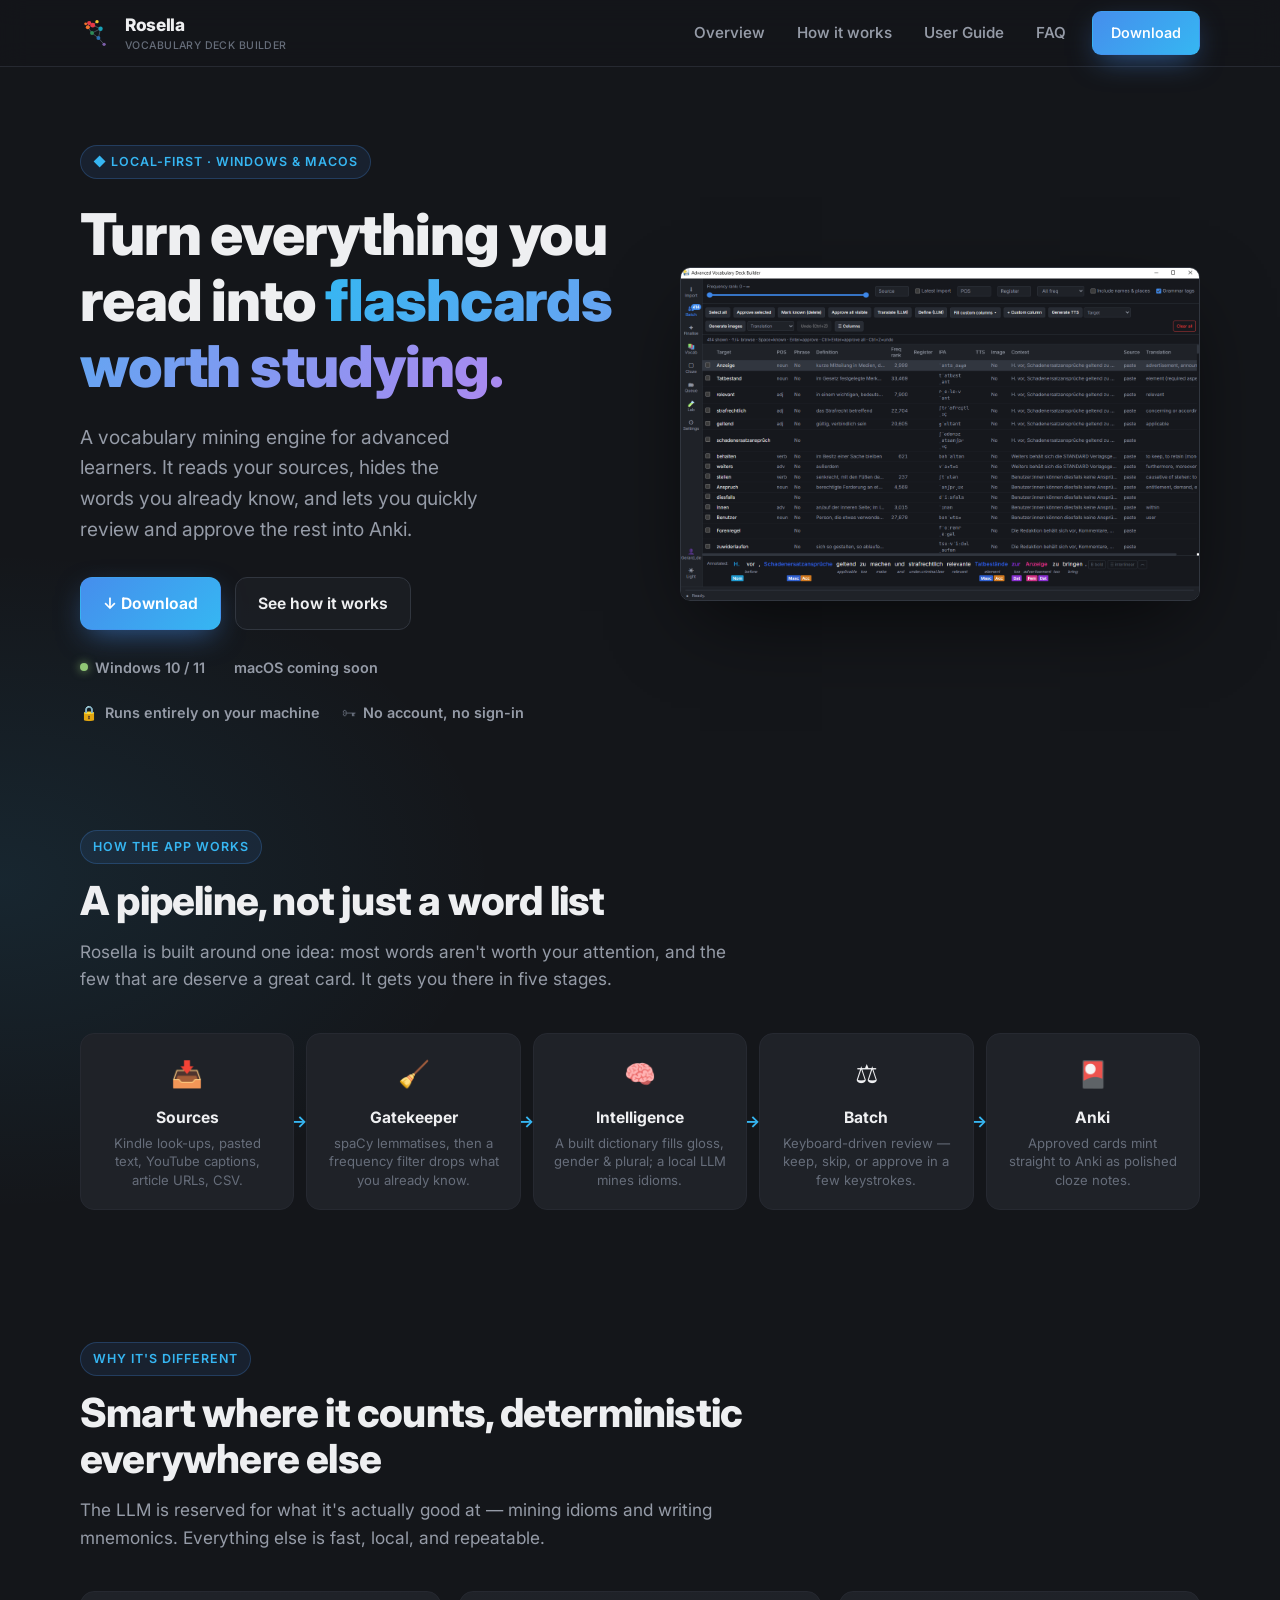
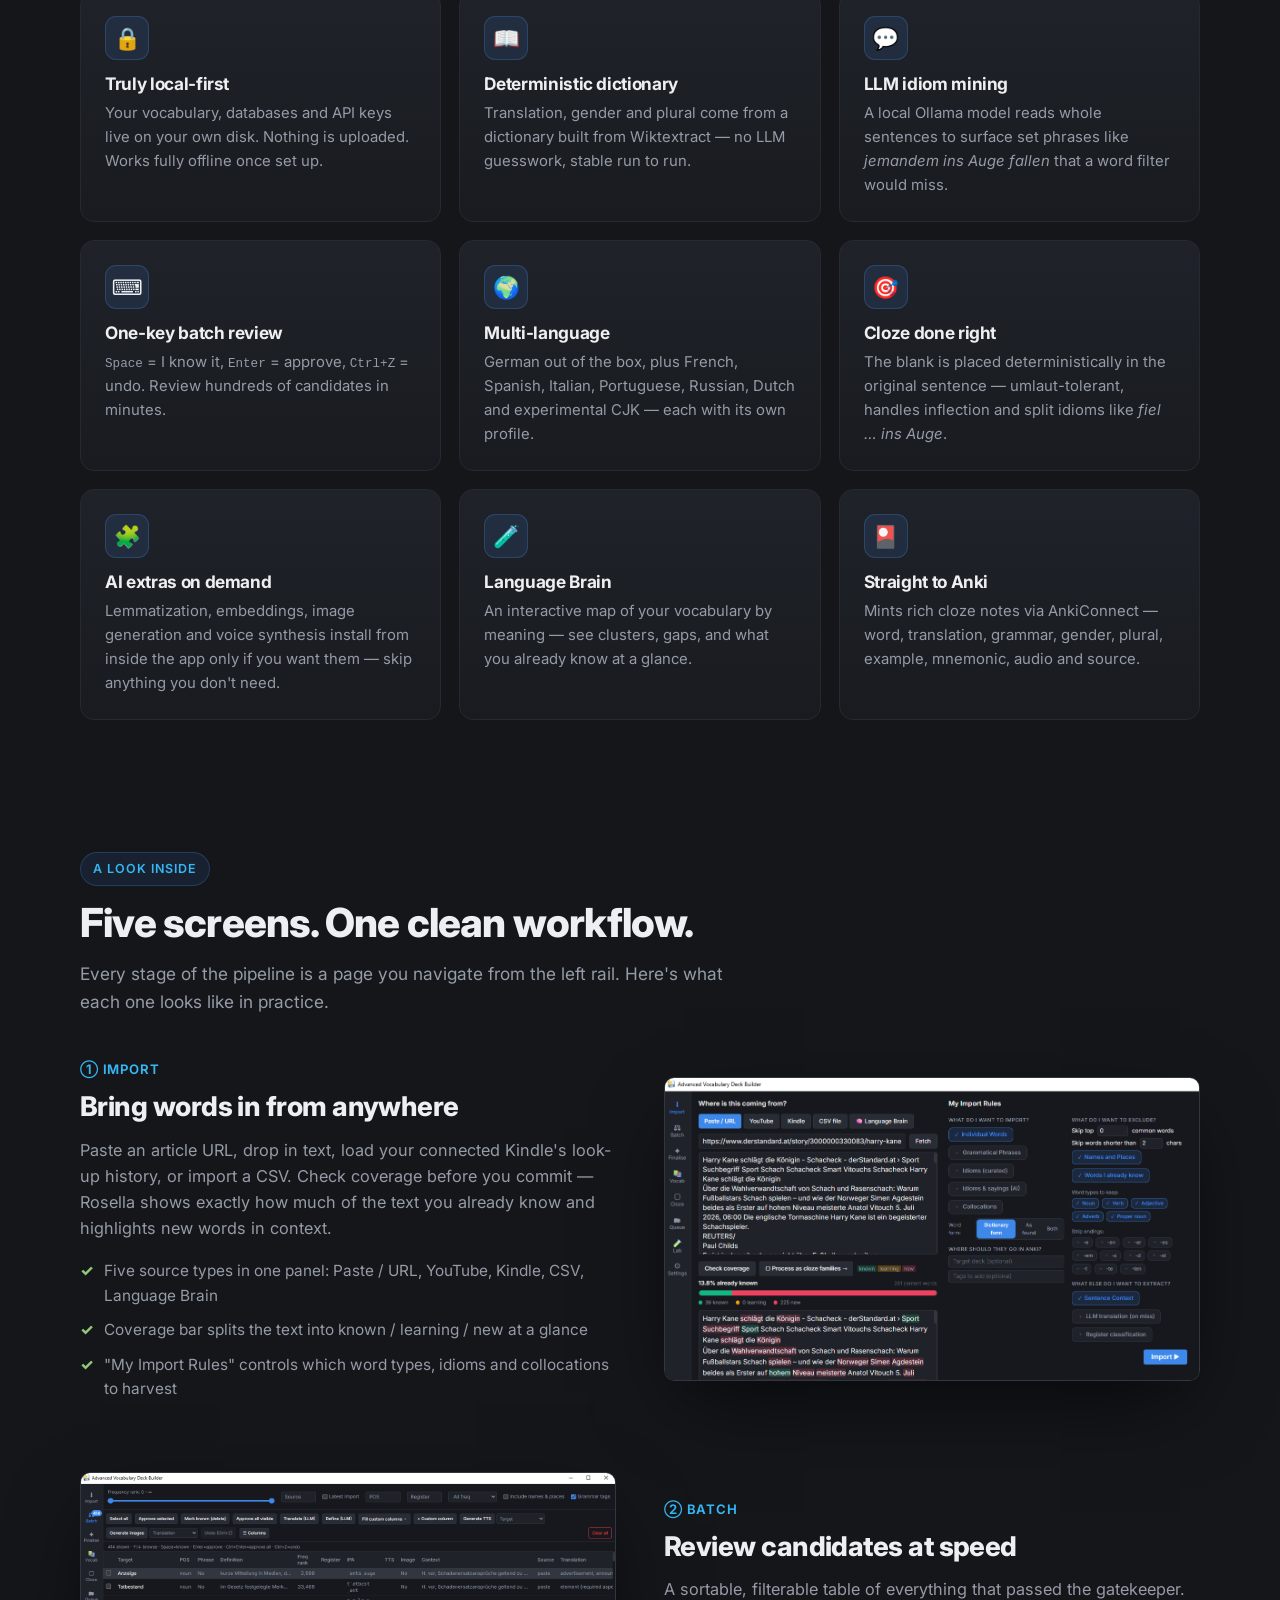
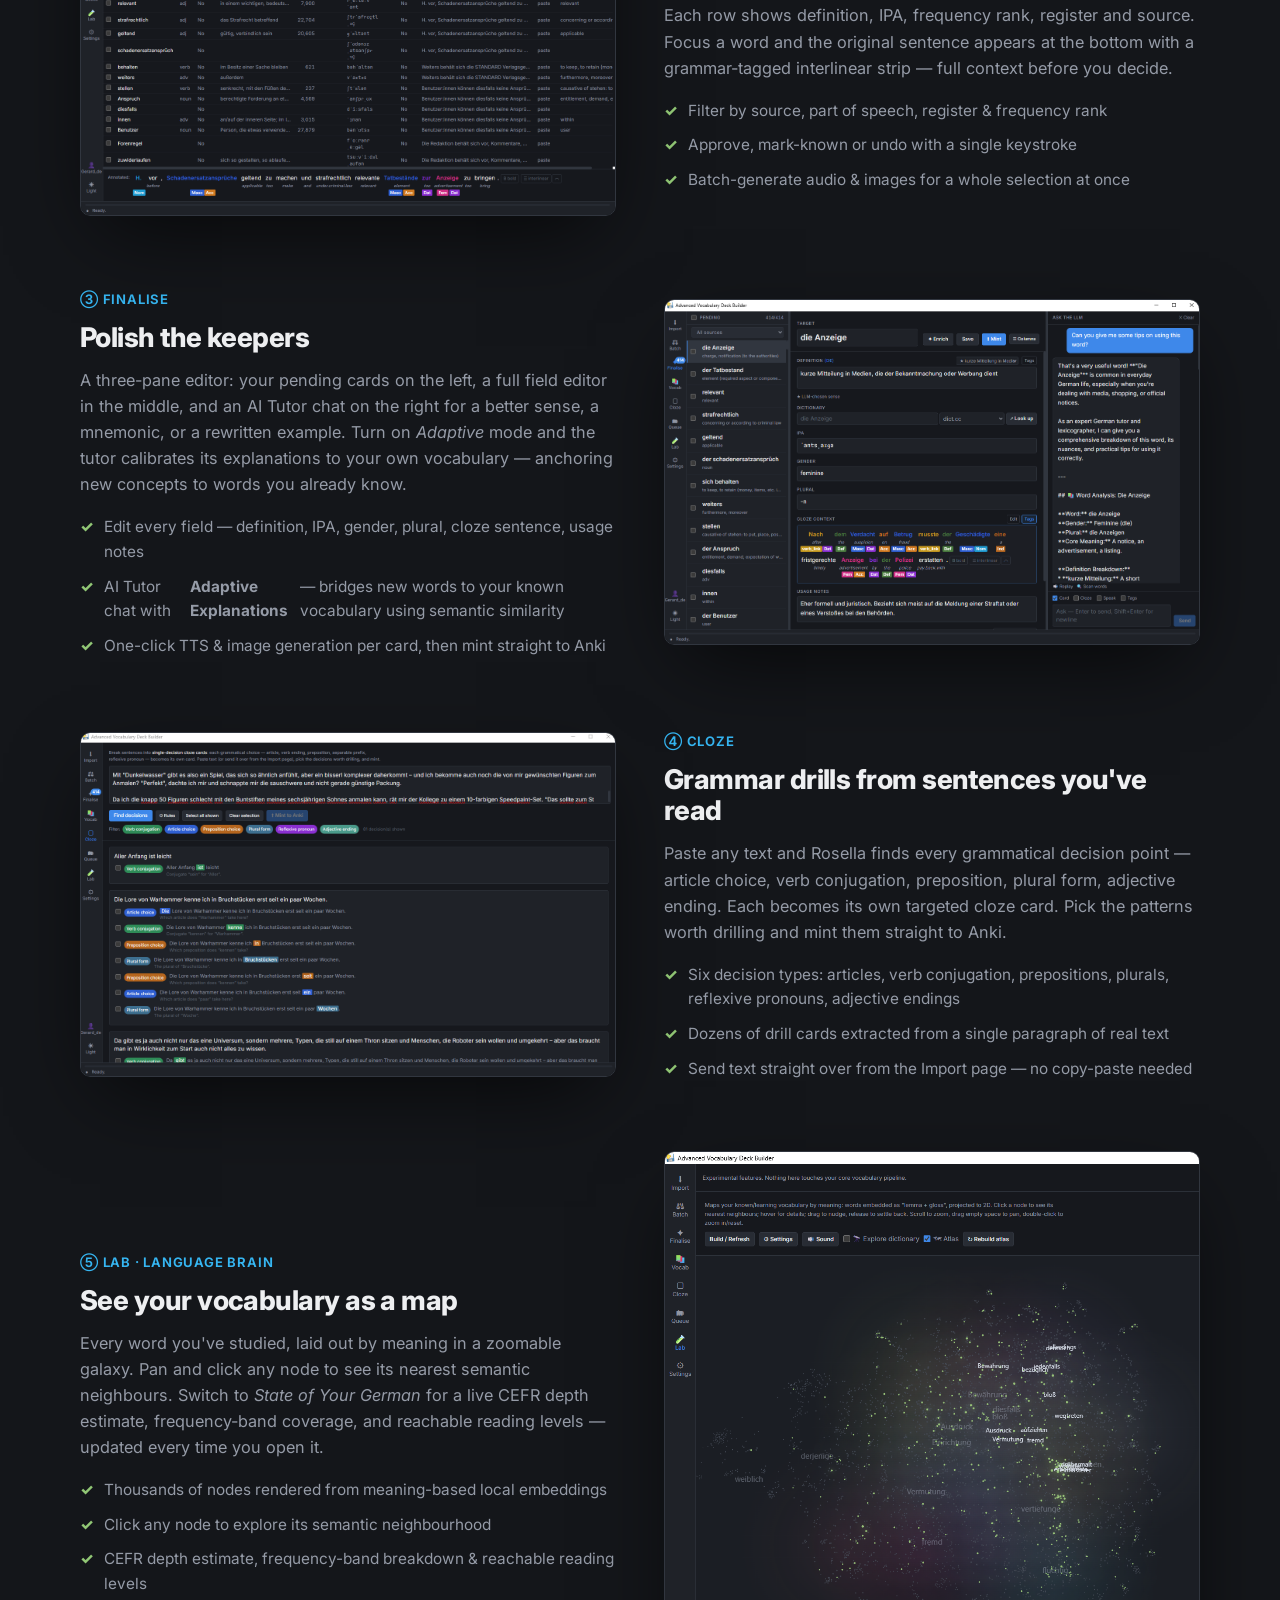
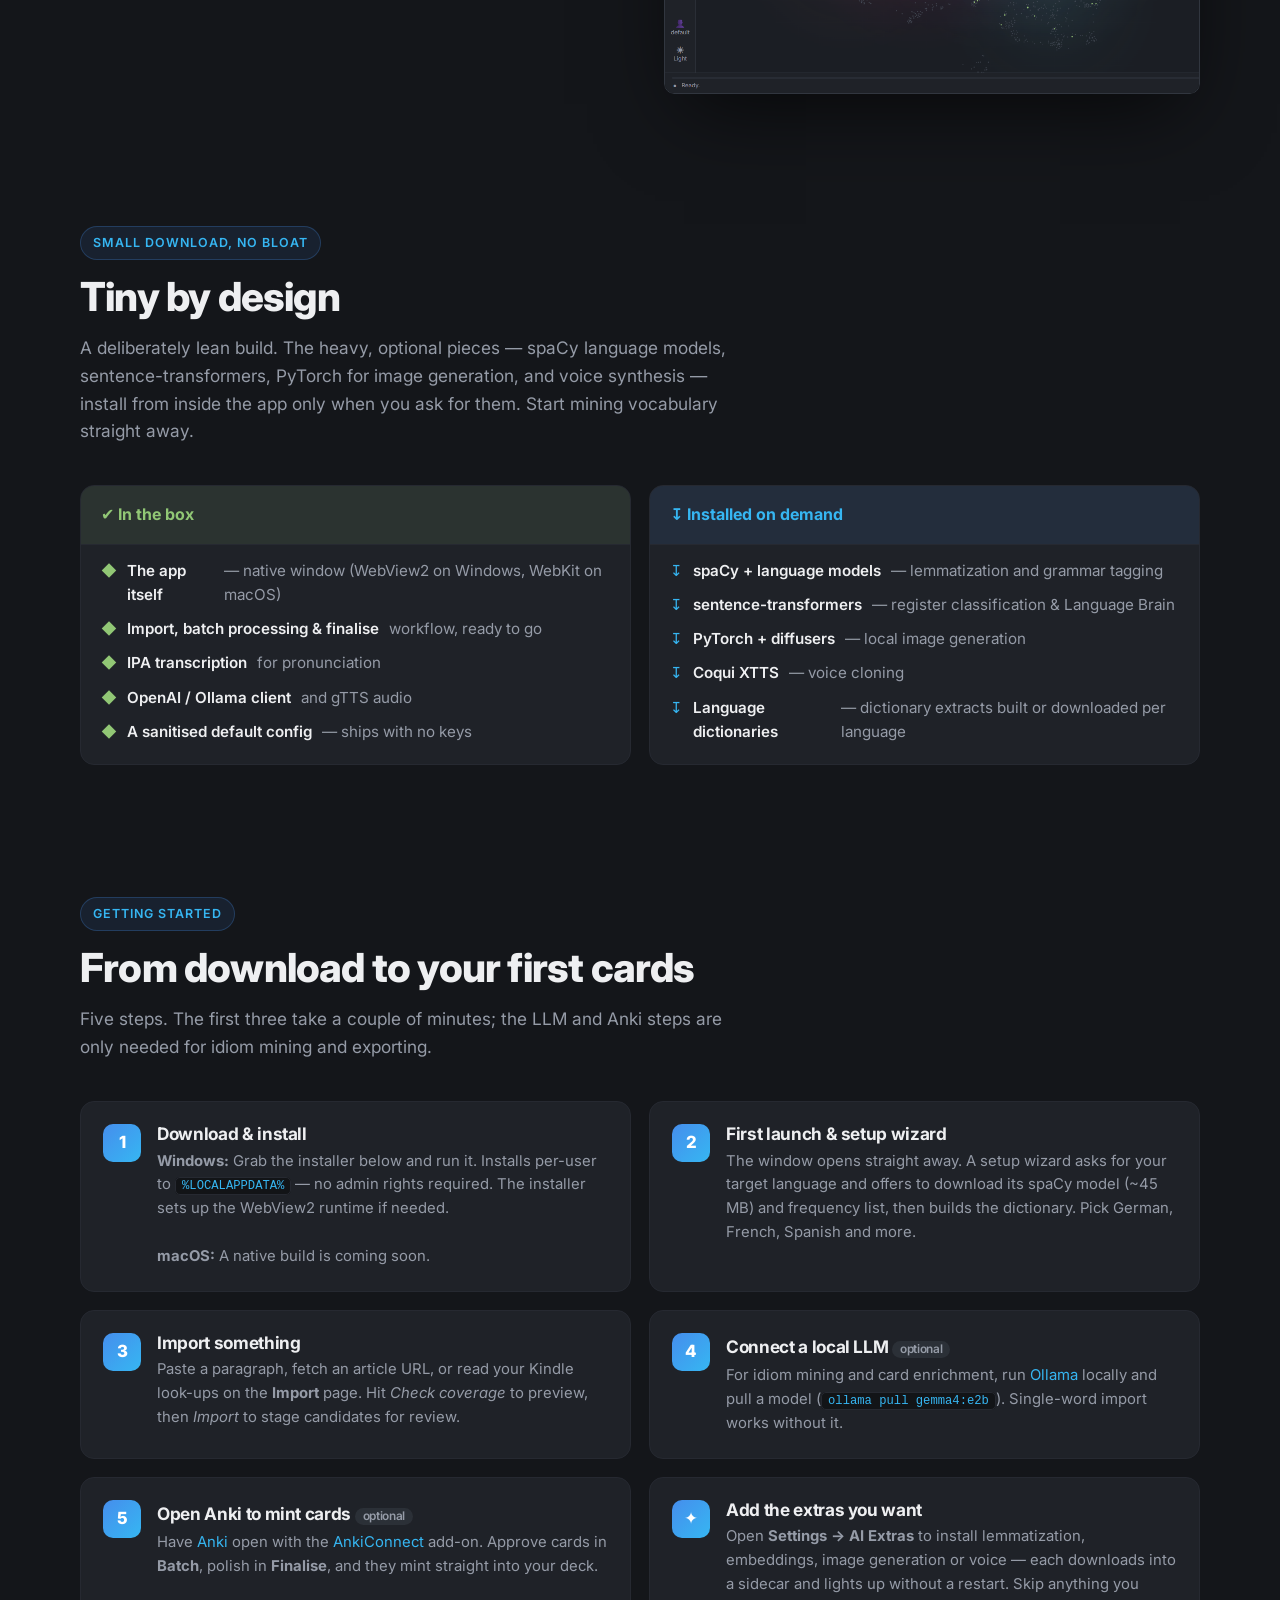
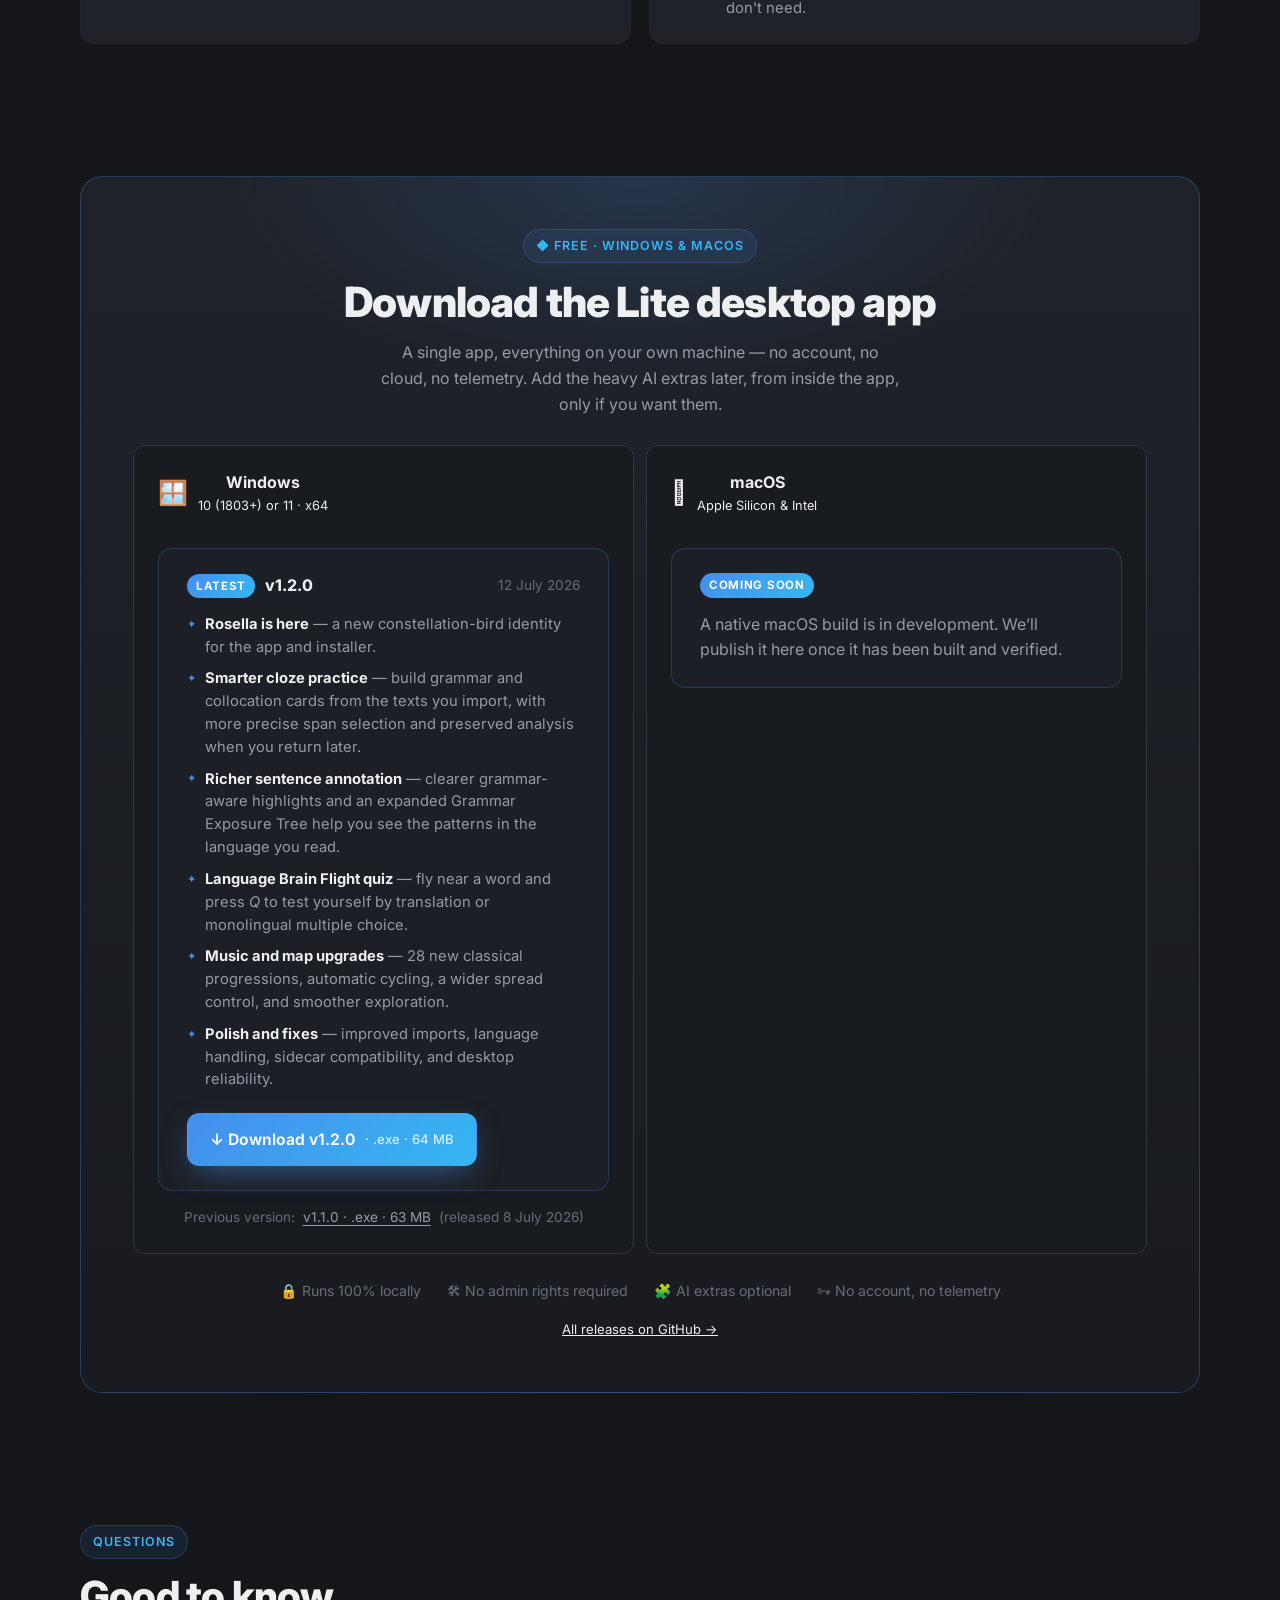
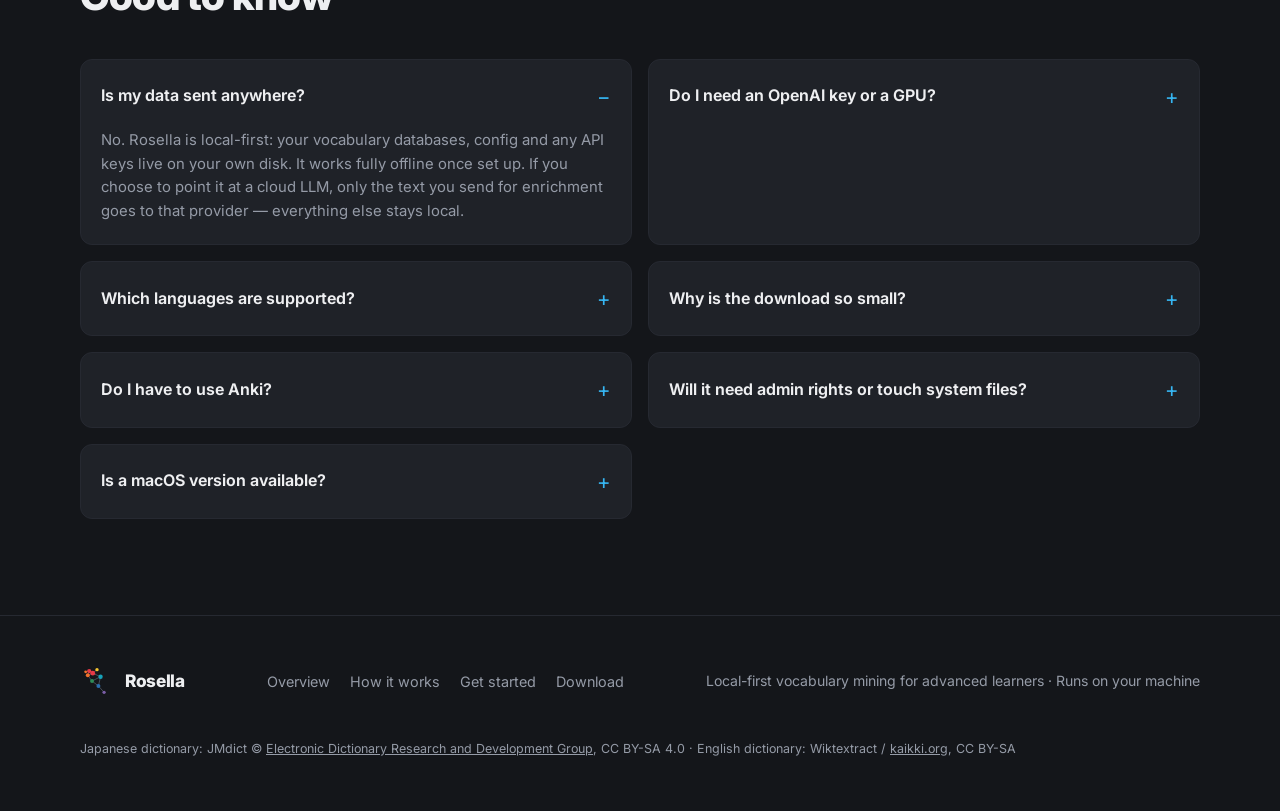
==== index.html @ 1741665c "Publish Rosella 1.2.0 Windows release" ====
<!DOCTYPE html>
<html lang="en">
<head>
  <meta charset="UTF-8" />
  <meta name="viewport" content="width=device-width, initial-scale=1.0" />
  <title>Rosella — Advanced Vocabulary Deck Builder for serious language learners</title>
  <meta name="description" content="A local-first vocabulary mining engine for advanced (C1+) language learners. Harvest words from Kindle, YouTube, articles and text, filter what you already know, and mint polished cloze cards to Anki — all on your own machine." />
  <link rel="preconnect" href="https://fonts.googleapis.com" />
  <link rel="preconnect" href="https://fonts.gstatic.com" crossorigin />
  <link href="https://fonts.googleapis.com/css2?family=Inter:wght@400;500;550;600;650;700;800;850&display=swap" rel="stylesheet" />
  <link rel="stylesheet" href="styles.css" />
  <link rel="icon" type="image/svg+xml" href="img/rosella-favicon.svg" />
</head>
<body>

<!-- ═══════════════════════ Header ═══════════════════════ -->
<header class="site">
  <div class="wrap">
    <a class="brand" href="#top">
      <img class="logo" src="img/rosella-mark.svg" alt="Rosella" width="34" height="34" />
      <span>Rosella<small>Vocabulary Deck Builder</small></span>
    </a>
    <nav class="top">
      <span class="nav-links">
        <a href="#overview">Overview</a>
        <a href="#how">How it works</a>
        <a href="user-guide.html">User Guide</a>
        <a href="#faq">FAQ</a>
      </span>
      <a class="btn btn-primary" href="#download">Download</a>
    </nav>
  </div>
</header>

<a id="top"></a>

<!-- ═══════════════════════ Hero ═══════════════════════ -->
<section class="hero">
  <div class="wrap hero-grid">
    <div>
      <span class="eyebrow">◆ Local-first · Windows &amp; macOS</span>
      <h1>Turn everything you read into <span class="grad">flashcards worth studying.</span></h1>
      <p class="lead">A vocabulary mining engine for advanced learners. It reads your sources, hides the words you already know, and lets you quickly review and approve the rest into Anki.</p>
      <div class="cta">
        <a class="btn btn-primary" href="#download">↓ Download</a>
        <a class="btn btn-ghost" href="#how">See how it works</a>
      </div>
      <div class="meta">
        <span><span class="dot-ok"></span> <b>Windows 10 / 11</b></span>
        <span><span class="dot"></span> <b>macOS coming soon</b></span>
        <span>🔒 <b>Runs entirely on your machine</b></span>
        <span>🗝 <b>No account, no sign-in</b></span>
      </div>
    </div>

    <!-- Hero visual: real Batch screen screenshot -->
    <div class="show-media">
      <div class="screenshot-wrap">
        <img src="img/screenshots/batch.png" alt="Rosella Batch screen — vocabulary review table with IPA, definitions, frequency ranks, grammar annotations and interlinear context" class="screenshot-img hero-screenshot" />
      </div>
    </div>
  </div>
</section>

<!-- ═══════════════════════ Overview / pipeline ═══════════════════════ -->
<section id="overview">
  <div class="wrap">
    <div class="section-head">
      <span class="eyebrow">How the app works</span>
      <h2 class="section-title">A pipeline, not just a word list</h2>
      <p class="section-lede">Rosella is built around one idea: most words aren't worth your attention, and the few that are deserve a great card. It gets you there in five stages.</p>
    </div>
    <div class="pipeline">
      <div class="pipe-step">
        <div class="ic">📥</div><h4>Sources</h4>
        <p>Kindle look-ups, pasted text, YouTube captions, article URLs, CSV.</p>
      </div>
      <div class="pipe-step">
        <div class="ic">🧹</div><h4>Gatekeeper</h4>
        <p>spaCy lemmatises, then a frequency filter drops what you already know.</p>
      </div>
      <div class="pipe-step">
        <div class="ic">🧠</div><h4>Intelligence</h4>
        <p>A built dictionary fills gloss, gender &amp; plural; a local LLM mines idioms.</p>
      </div>
      <div class="pipe-step">
        <div class="ic">⚖️</div><h4>Batch</h4>
        <p>Keyboard-driven review — keep, skip, or approve in a few keystrokes.</p>
      </div>
      <div class="pipe-step">
        <div class="ic">🎴</div><h4>Anki</h4>
        <p>Approved cards mint straight to Anki as polished cloze notes.</p>
      </div>
    </div>
  </div>
</section>

<!-- ═══════════════════════ Features ═══════════════════════ -->
<section>
  <div class="wrap">
    <div class="section-head">
      <span class="eyebrow">Why it's different</span>
      <h2 class="section-title">Smart where it counts, deterministic everywhere else</h2>
      <p class="section-lede">The LLM is reserved for what it's actually good at — mining idioms and writing mnemonics. Everything else is fast, local, and repeatable.</p>
    </div>
    <div class="features">
      <div class="feature"><div class="fic">🔒</div><h3>Truly local-first</h3><p>Your vocabulary, databases and API keys live on your own disk. Nothing is uploaded. Works fully offline once set up.</p></div>
      <div class="feature"><div class="fic">📖</div><h3>Deterministic dictionary</h3><p>Translation, gender and plural come from a dictionary built from Wiktextract — no LLM guesswork, stable run to run.</p></div>
      <div class="feature"><div class="fic">💬</div><h3>LLM idiom mining</h3><p>A local Ollama model reads whole sentences to surface set phrases like <em>jemandem ins Auge fallen</em> that a word filter would miss.</p></div>
      <div class="feature"><div class="fic">⌨️</div><h3>One-key batch review</h3><p><code style="font-size:.85em">Space</code> = I know it, <code style="font-size:.85em">Enter</code> = approve, <code style="font-size:.85em">Ctrl+Z</code> = undo. Review hundreds of candidates in minutes.</p></div>
      <div class="feature"><div class="fic">🌍</div><h3>Multi-language</h3><p>German out of the box, plus French, Spanish, Italian, Portuguese, Russian, Dutch and experimental CJK — each with its own profile.</p></div>
      <div class="feature"><div class="fic">🎯</div><h3>Cloze done right</h3><p>The blank is placed deterministically in the original sentence — umlaut-tolerant, handles inflection and split idioms like <em>fiel … ins Auge</em>.</p></div>
      <div class="feature"><div class="fic">🧩</div><h3>AI extras on demand</h3><p>Lemmatization, embeddings, image generation and voice synthesis install from inside the app only if you want them — skip anything you don't need.</p></div>
      <div class="feature"><div class="fic">🧪</div><h3>Language Brain</h3><p>An interactive map of your vocabulary by meaning — see clusters, gaps, and what you already know at a glance.</p></div>
      <div class="feature"><div class="fic">🎴</div><h3>Straight to Anki</h3><p>Mints rich cloze notes via AnkiConnect — word, translation, grammar, gender, plural, example, mnemonic, audio and source.</p></div>
    </div>
  </div>
</section>

<!-- ═══════════════════════ How it works (screens) ═══════════════════════ -->
<section id="how">
  <div class="wrap">
    <div class="section-head">
      <span class="eyebrow">A look inside</span>
      <h2 class="section-title">Five screens. One clean workflow.</h2>
      <p class="section-lede">Every stage of the pipeline is a page you navigate from the left rail. Here's what each one looks like in practice.</p>
    </div>

    <div class="showcase">

      <!-- Import -->
      <div class="show-row">
        <div class="show-text">
          <span class="kick">① Import</span>
          <h3>Bring words in from anywhere</h3>
          <p>Paste an article URL, drop in text, load your connected Kindle's look-up history, or import a CSV. Check coverage before you commit — Rosella shows exactly how much of the text you already know and highlights new words in context.</p>
          <ul>
            <li>Five source types in one panel: Paste / URL, YouTube, Kindle, CSV, Language Brain</li>
            <li>Coverage bar splits the text into known / learning / new at a glance</li>
            <li>"My Import Rules" controls which word types, idioms and collocations to harvest</li>
          </ul>
        </div>
        <div class="show-media">
          <div class="screenshot-wrap">
            <img src="img/screenshots/import.png" alt="Rosella Import screen — URL import with real-time coverage bar and new words highlighted in context" class="screenshot-img" />
          </div>
        </div>
      </div>

      <!-- Batch -->
      <div class="show-row reverse">
        <div class="show-text">
          <span class="kick">② Batch</span>
          <h3>Review candidates at speed</h3>
          <p>A sortable, filterable table of everything that passed the gatekeeper. Each row shows definition, IPA, frequency rank, register and source. Focus a word and the original sentence appears at the bottom with a grammar-tagged interlinear strip — full context before you decide.</p>
          <ul>
            <li>Filter by source, part of speech, register &amp; frequency rank</li>
            <li>Approve, mark-known or undo with a single keystroke</li>
            <li>Batch-generate audio &amp; images for a whole selection at once</li>
          </ul>
        </div>
        <div class="show-media">
          <div class="screenshot-wrap">
            <img src="img/screenshots/batch.png" alt="Rosella Batch screen — sortable word table with IPA, frequency ranks, grammar tags and interlinear context strip" class="screenshot-img" />
          </div>
        </div>
      </div>

      <!-- Finalizer -->
      <div class="show-row">
        <div class="show-text">
          <span class="kick">③ Finalise</span>
          <h3>Polish the keepers</h3>
          <p>A three-pane editor: your pending cards on the left, a full field editor in the middle, and an AI Tutor chat on the right for a better sense, a mnemonic, or a rewritten example. Turn on <em>Adaptive</em> mode and the tutor calibrates its explanations to your own vocabulary — anchoring new concepts to words you already know.</p>
          <ul>
            <li>Edit every field — definition, IPA, gender, plural, cloze sentence, usage notes</li>
            <li>AI Tutor chat with <b>Adaptive Explanations</b> — bridges new words to your known vocabulary using semantic similarity</li>
            <li>One-click TTS &amp; image generation per card, then mint straight to Anki</li>
          </ul>
        </div>
        <div class="show-media">
          <div class="screenshot-wrap">
            <img src="img/screenshots/finalise.png" alt="Rosella Finalise screen — three-pane card editor with LLM chat, definition fields and grammar-annotated cloze context" class="screenshot-img" />
          </div>
        </div>
      </div>

      <!-- Cloze -->
      <div class="show-row reverse">
        <div class="show-text">
          <span class="kick">④ Cloze</span>
          <h3>Grammar drills from sentences you've read</h3>
          <p>Paste any text and Rosella finds every grammatical decision point — article choice, verb conjugation, preposition, plural form, adjective ending. Each becomes its own targeted cloze card. Pick the patterns worth drilling and mint them straight to Anki.</p>
          <ul>
            <li>Six decision types: articles, verb conjugation, prepositions, plurals, reflexive pronouns, adjective endings</li>
            <li>Dozens of drill cards extracted from a single paragraph of real text</li>
            <li>Send text straight over from the Import page — no copy-paste needed</li>
          </ul>
        </div>
        <div class="show-media">
          <div class="screenshot-wrap">
            <img src="img/screenshots/cloze.png" alt="Rosella Cloze screen — grammar decision points extracted from real text: article choice, verb conjugation, preposition choice, plural forms" class="screenshot-img" />
          </div>
        </div>
      </div>

      <!-- Language Brain -->
      <div class="show-row">
        <div class="show-text">
          <span class="kick">⑤ Lab · Language Brain</span>
          <h3>See your vocabulary as a map</h3>
          <p>Every word you've studied, laid out by meaning in a zoomable galaxy. Pan and click any node to see its nearest semantic neighbours. Switch to <em>State of Your German</em> for a live CEFR depth estimate, frequency-band coverage, and reachable reading levels — updated every time you open it.</p>
          <ul>
            <li>Thousands of nodes rendered from meaning-based local embeddings</li>
            <li>Click any node to explore its semantic neighbourhood</li>
            <li>CEFR depth estimate, frequency-band breakdown &amp; reachable reading levels</li>
          </ul>
        </div>
        <div class="show-media">
          <div class="screenshot-wrap">
            <img src="img/screenshots/language-brain.png" alt="Rosella Language Brain — semantic galaxy map of studied vocabulary coloured by known/learning/unknown status" class="screenshot-img" />
          </div>
        </div>
      </div>

    </div>
  </div>
</section>

<!-- ═══════════════════════ What's in the box ═══════════════════════ -->
<section>
  <div class="wrap">
    <div class="section-head">
      <span class="eyebrow">Small download, no bloat</span>
      <h2 class="section-title">Tiny by design</h2>
      <p class="section-lede">A deliberately lean build. The heavy, optional pieces — spaCy language models, sentence-transformers, PyTorch for image generation, and voice synthesis — install from inside the app only when you ask for them. Start mining vocabulary straight away.</p>
    </div>
    <div class="boxgrid">
      <div class="boxcard in">
        <div class="bh">✔ In the box</div>
        <ul>
          <li><b>The app itself</b> — native window (WebView2 on Windows, WebKit on macOS)</li>
          <li><b>Import, batch processing &amp; finalise</b> workflow, ready to go</li>
          <li><b>IPA transcription</b> for pronunciation</li>
          <li><b>OpenAI / Ollama client</b> and gTTS audio</li>
          <li><b>A sanitised default config</b> — ships with no keys</li>
        </ul>
      </div>
      <div class="boxcard out">
        <div class="bh">↧ Installed on demand</div>
        <ul>
          <li><b>spaCy + language models</b> — lemmatization and grammar tagging</li>
          <li><b>sentence-transformers</b> — register classification &amp; Language Brain</li>
          <li><b>PyTorch + diffusers</b> — local image generation</li>
          <li><b>Coqui XTTS</b> — voice cloning</li>
          <li><b>Language dictionaries</b> — dictionary extracts built or downloaded per language</li>
        </ul>
      </div>
    </div>
  </div>
</section>

<!-- ═══════════════════════ Getting started ═══════════════════════ -->
<section id="start">
  <div class="wrap">
    <div class="section-head">
      <span class="eyebrow">Getting started</span>
      <h2 class="section-title">From download to your first cards</h2>
      <p class="section-lede">Five steps. The first three take a couple of minutes; the LLM and Anki steps are only needed for idiom mining and exporting.</p>
    </div>
    <div class="steps">
      <div class="step"><div class="num">1</div><div>
        <h3>Download &amp; install</h3>
        <p><b>Windows:</b> Grab the installer below and run it. Installs per-user to <code>%LOCALAPPDATA%</code> — no admin rights required. The installer sets up the WebView2 runtime if needed.<br><br><b>macOS:</b> A native build is coming soon.</p>
      </div></div>
      <div class="step"><div class="num">2</div><div>
        <h3>First launch &amp; setup wizard</h3>
        <p>The window opens straight away. A setup wizard asks for your target language and offers to download its spaCy model (~45 MB) and frequency list, then builds the dictionary. Pick German, French, Spanish and more.</p>
      </div></div>
      <div class="step"><div class="num">3</div><div>
        <h3>Import something</h3>
        <p>Paste a paragraph, fetch an article URL, or read your Kindle look-ups on the <b>Import</b> page. Hit <em>Check coverage</em> to preview, then <em>Import</em> to stage candidates for review.</p>
      </div></div>
      <div class="step"><div class="num">4</div><div>
        <h3>Connect a local LLM <span class="opt">optional</span></h3>
        <p>For idiom mining and card enrichment, run <a href="https://ollama.com" target="_blank" rel="noopener" style="color:hsl(var(--accent-2))">Ollama</a> locally and pull a model (<code>ollama pull gemma4:e2b</code>). Single-word import works without it.</p>
      </div></div>
      <div class="step"><div class="num">5</div><div>
        <h3>Open Anki to mint cards <span class="opt">optional</span></h3>
        <p>Have <a href="https://apps.ankiweb.net" target="_blank" rel="noopener" style="color:hsl(var(--accent-2))">Anki</a> open with the <a href="https://ankiweb.net/shared/info/2055492159" target="_blank" rel="noopener" style="color:hsl(var(--accent-2))">AnkiConnect</a> add-on. Approve cards in <b>Batch</b>, polish in <b>Finalise</b>, and they mint straight into your deck.</p>
      </div></div>
      <div class="step"><div class="num">✦</div><div>
        <h3>Add the extras you want</h3>
        <p>Open <b>Settings → AI Extras</b> to install lemmatization, embeddings, image generation or voice — each downloads into a sidecar and lights up without a restart. Skip anything you don't need.</p>
      </div></div>
    </div>
  </div>
</section>

<!-- ═══════════════════════ Download ═══════════════════════ -->
<section id="download">
  <div class="wrap">
    <div class="download-band">
      <span class="eyebrow">◆ Free · Windows &amp; macOS</span>
      <h2 style="margin-top:16px">Download the Lite desktop app</h2>
      <p>A single app, everything on your own machine — no account, no cloud, no telemetry. Add the heavy AI extras later, from inside the app, only if you want them.</p>

      <div style="display:flex;gap:12px;margin:28px 0 20px;flex-wrap:wrap;">
        <div style="flex:1;min-width:280px;background:hsl(var(--surface-2));border:1px solid hsl(var(--border));border-radius:12px;padding:24px;">
          <div style="display:flex;align-items:center;gap:10px;margin-bottom:16px;">
            <span style="font-size:1.5rem;">🪟</span>
            <div><div style="font-weight:700;font-size:1rem;">Windows</div><div style="font-size:.8rem;color:hsl(var(--text-muted));">10 (1803+) or 11 · x64</div></div>
          </div>
          <div class="release-current">
            <div class="release-header"><span class="release-badge">Latest</span><span class="release-version">v1.2.0</span><span class="release-date">12 July 2026</span></div>
            <ul class="release-notes">
              <li><b>Rosella is here</b> — a new constellation-bird identity for the app and installer.</li>
              <li><b>Smarter cloze practice</b> — build grammar and collocation cards from the texts you import, with more precise span selection and preserved analysis when you return later.</li>
              <li><b>Richer sentence annotation</b> — clearer grammar-aware highlights and an expanded Grammar Exposure Tree help you see the patterns in the language you read.</li>
              <li><b>Language Brain Flight quiz</b> — fly near a word and press <em>Q</em> to test yourself by translation or monolingual multiple choice.</li>
              <li><b>Music and map upgrades</b> — 28 new classical progressions, automatic cycling, a wider spread control, and smoother exploration.</li>
              <li><b>Polish and fixes</b> — improved imports, language handling, sidecar compatibility, and desktop reliability.</li>
            </ul>
            <div class="cta"><a class="btn btn-primary" href="downloads/RosellaDeckBuilder-1.2.0-setup.exe" download>↓ Download v1.2.0 <span class="sz">· .exe · 64 MB</span></a></div>
          </div>
          <div class="release-prev" style="margin-top:16px;"><span class="release-prev-label">Previous version:</span><a href="downloads/AdvocabDeckBuilder-1.1.0-setup.exe" download class="release-prev-link">v1.1.0 · .exe · 63 MB</a><span class="release-prev-date">(released 8 July 2026)</span></div>
        </div>
        <div style="flex:1;min-width:280px;background:hsl(var(--surface-2));border:1px solid hsl(var(--border));border-radius:12px;padding:24px;">
          <div style="display:flex;align-items:center;gap:10px;margin-bottom:16px;"><span style="font-size:1.5rem;"></span><div><div style="font-weight:700;font-size:1rem;">macOS</div><div style="font-size:.8rem;color:hsl(var(--text-muted));">Apple Silicon &amp; Intel</div></div></div>
          <div class="release-current"><div class="release-header"><span class="release-badge">Coming soon</span></div><p style="margin:0;line-height:1.6;">A native macOS build is in development. We’ll publish it here once it has been built and verified.</p></div>
        </div>
      </div>

      <div class="reqs">
        <span>🔒 Runs 100% locally</span>
        <span>🛠 No admin rights required</span>
        <span>🧩 AI extras optional</span>
        <span>🗝 No account, no telemetry</span>
      </div>

      <div style="margin-top:16px;font-size:.82rem;color:hsl(var(--text-muted));">
        <a href="https://github.com/Gerardiebla/Advocab-website/releases" target="_blank" rel="noopener" style="color:inherit;text-decoration:underline;">All releases on GitHub →</a>
      </div>
    </div>
  </div>
</section>

<!-- ═══════════════════════ FAQ ═══════════════════════ -->
<section id="faq">
  <div class="wrap">
    <div class="section-head">
      <span class="eyebrow">Questions</span>
      <h2 class="section-title">Good to know</h2>
    </div>
    <div class="faq">
      <details open><summary>Is my data sent anywhere?</summary><p>No. Rosella is local-first: your vocabulary databases, config and any API keys live on your own disk. It works fully offline once set up. If you choose to point it at a cloud LLM, only the text you send for enrichment goes to that provider — everything else stays local.</p></details>
      <details><summary>Do I need an OpenAI key or a GPU?</summary><p>Neither is required. The core mining pipeline is deterministic and runs on CPU. For idiom mining you can run a free local model with Ollama. A cloud LLM key is optional, and image/voice generation extras are entirely opt-in.</p></details>
      <details><summary>Which languages are supported?</summary><p>German is the default and most polished. French, Spanish, Italian, Portuguese, Russian and Dutch are supported, with experimental Japanese, Chinese and Korean. Each language is its own profile with separate databases.</p></details>
      <details><summary>Why is the download so small?</summary><p>The Lite build deliberately ships nothing language- or ML-specific. Lemmatization models, embeddings, image generation and voice install on demand from Settings → AI Extras into a sandboxed sidecar environment — so you only download what you'll actually use.</p></details>
      <details><summary>Do I have to use Anki?</summary><p>Anki is the export target and where you ultimately study, but you can import, review and finalise cards without it open. Cards mint to Anki when you have it running with the AnkiConnect add-on.</p></details>
      <details><summary>Will it need admin rights or touch system files?</summary><p>No. On Windows it installs per-user into <code>%LOCALAPPDATA%</code>. Your databases and generated media live beside the app, so upgrades and removal are clean.</p></details>
      <details><summary>Is a macOS version available?</summary><p>Not yet. A native macOS build for Apple Silicon and Intel is in development and will be published here once it has been built and verified.</p></details>
    </div>
  </div>
</section>

<!-- ═══════════════════════ Footer ═══════════════════════ -->
<footer class="site">
  <div class="wrap">
    <div class="brand"><img class="logo" src="img/rosella-mark.svg" alt="" width="34" height="34" /><span>Rosella</span></div>
    <nav>
      <a href="#overview">Overview</a>
      <a href="#how">How it works</a>
      <a href="#start">Get started</a>
      <a href="#download">Download</a>
    </nav>
    <p class="muted">Local-first vocabulary mining for advanced learners · Runs on your machine</p>
    <p class="muted" style="font-size:.78rem">Japanese dictionary: JMdict © <a href="https://www.edrdg.org/edrdg/licence.html" style="color:inherit;text-decoration:underline">Electronic Dictionary Research and Development Group</a>, CC BY-SA 4.0 · English dictionary: Wiktextract / <a href="https://kaikki.org" style="color:inherit;text-decoration:underline">kaikki.org</a>, CC BY-SA</p>
  </div>
</footer>

<!-- ═══════════════════════ Lightbox ═══════════════════════ -->
<div class="lb" id="lb" role="dialog" aria-modal="true" aria-label="Full-size screenshot">
  <button class="lb-close" id="lb-close" aria-label="Close">✕</button>
  <img id="lb-img" src="" alt="" />
</div>
<script>
(function () {
  var lb    = document.getElementById('lb');
  var img   = document.getElementById('lb-img');
  var close = document.getElementById('lb-close');

  function open(src, alt) {
    img.src = src;
    img.alt = alt;
    lb.classList.add('open');
    document.body.style.overflow = 'hidden';
  }
  function shut() {
    lb.classList.remove('open');
    document.body.style.overflow = '';
  }

  document.querySelectorAll('.screenshot-wrap').forEach(function (wrap) {
    var el = wrap.querySelector('img');
    wrap.addEventListener('click', function () { open(el.src, el.alt); });
  });

  lb.addEventListener('click', function (e) { if (e.target !== img) shut(); });
  close.addEventListener('click', shut);
  document.addEventListener('keydown', function (e) { if (e.key === 'Escape') shut(); });
})();
</script>

</body>
</html>
---- styles.css ----
/* ============================================================================
   Advocab — marketing site styles
   Palette mirrors the app's design tokens (frontend/src/index.css) so the
   landing page and the product feel like one thing.
   ========================================================================== */
:root {
  --surface:        220 13% 9%;
  --surface-2:      220 13% 11%;
  --surface-card:   220 13% 14%;
  --surface-hover:  220 13% 18%;
  --border:         220 13% 22%;
  --border-soft:    220 13% 17%;

  --ink:        220 9% 94%;
  --ink-muted:  220 9% 62%;
  --ink-subtle: 220 9% 44%;

  --accent:     214 82% 60%;
  --accent-2:   199 88% 58%;
  --accent-fg:  0 0% 100%;

  --success: 100 42% 62%;   /* known  #98c379 */
  --learning: 37 70% 58%;   /* learning #e0a548 */
  --danger:  0 100% 71%;    /* unknown #ff6b6b */
  --violet:  260 78% 74%;

  --radius: 14px;
  --maxw: 1120px;
  --shadow-lg: 0 30px 80px -20px rgba(0,0,0,.7);
  --shadow-md: 0 12px 40px -12px rgba(0,0,0,.55);
}

* { box-sizing: border-box; }

html { scroll-behavior: smooth; }

body {
  margin: 0;
  font-family: Inter, system-ui, -apple-system, Segoe UI, Roboto, sans-serif;
  color: hsl(var(--ink));
  background:
    radial-gradient(1100px 600px at 80% -10%, hsl(var(--accent) / .16), transparent 60%),
    radial-gradient(900px 600px at 0% 10%, hsl(var(--accent-2) / .10), transparent 55%),
    hsl(var(--surface));
  line-height: 1.6;
  -webkit-font-smoothing: antialiased;
  text-rendering: optimizeLegibility;
}

a { color: inherit; text-decoration: none; }
img { max-width: 100%; display: block; }

.wrap { width: min(100% - 40px, var(--maxw)); margin-inline: auto; }

.eyebrow {
  display: inline-flex; align-items: center; gap: 8px;
  font-size: .78rem; font-weight: 600; letter-spacing: .08em; text-transform: uppercase;
  color: hsl(var(--accent-2));
  padding: 6px 12px; border-radius: 999px;
  background: hsl(var(--accent) / .10);
  border: 1px solid hsl(var(--accent) / .25);
}

h1, h2, h3 { line-height: 1.15; letter-spacing: -0.02em; margin: 0; }
h2.section-title { font-size: clamp(1.7rem, 3.4vw, 2.5rem); font-weight: 800; }
.section-lede { color: hsl(var(--ink-muted)); font-size: 1.08rem; max-width: 60ch; }

.muted { color: hsl(var(--ink-muted)); }
.subtle { color: hsl(var(--ink-subtle)); }

/* ── Buttons ─────────────────────────────────────────────────────────────── */
.btn {
  display: inline-flex; align-items: center; justify-content: center; gap: 10px;
  font-weight: 650; font-size: .98rem; padding: 13px 22px; border-radius: 12px;
  border: 1px solid transparent; cursor: pointer; transition: all .18s ease;
  white-space: nowrap;
}
.btn-primary {
  color: hsl(var(--accent-fg));
  background: linear-gradient(135deg, hsl(var(--accent)), hsl(var(--accent-2)));
  box-shadow: 0 10px 30px -8px hsl(var(--accent) / .6);
}
.btn-primary:hover { transform: translateY(-2px); box-shadow: 0 16px 40px -8px hsl(var(--accent) / .7); }
.btn-ghost {
  color: hsl(var(--ink)); background: hsl(var(--surface-card) / .6);
  border-color: hsl(var(--border));
}
.btn-ghost:hover { border-color: hsl(var(--ink-subtle)); background: hsl(var(--surface-hover)); }
.btn .sz { font-weight: 500; opacity: .8; font-size: .82rem; }

/* ── Header ──────────────────────────────────────────────────────────────── */
header.site {
  position: sticky; top: 0; z-index: 50;
  backdrop-filter: blur(14px);
  background: hsl(var(--surface) / .72);
  border-bottom: 1px solid hsl(var(--border-soft));
}
header.site .wrap { display: flex; align-items: center; gap: 20px; height: 66px; }
.brand { display: flex; align-items: center; gap: 11px; font-weight: 800; letter-spacing: -.02em; font-size: 1.08rem; }
.brand .logo {
  width: 34px; height: 34px; flex-shrink: 0; display: block;
}
.brand small { display:block; font-size:.66rem; font-weight:500; letter-spacing:.04em; color:hsl(var(--ink-subtle)); text-transform:uppercase; }
nav.top { margin-left: auto; display: flex; align-items: center; gap: 4px; }
nav.top a { padding: 8px 14px; border-radius: 9px; color: hsl(var(--ink-muted)); font-weight: 550; font-size: .95rem; transition: all .15s; }
nav.top a:hover { color: hsl(var(--ink)); background: hsl(var(--surface-hover)); }
nav.top .btn { padding: 9px 18px; font-size: .9rem; margin-left: 8px; }
nav.top a.btn-primary { color: hsl(var(--accent-fg)); }
nav.top a.btn-primary:hover { background: linear-gradient(135deg, hsl(var(--accent)), hsl(var(--accent-2))); }
nav.top a.btn-ghost { color: hsl(var(--ink)); }
.nav-links { display: contents; }

/* ── Hero ────────────────────────────────────────────────────────────────── */
.hero { padding: 78px 0 40px; }
.hero-grid { display: grid; grid-template-columns: 1.05fr 1fr; gap: 54px; align-items: center; }
.hero h1 { font-size: clamp(2.3rem, 4.7vw, 3.6rem); font-weight: 850; margin: 22px 0 0; }
.hero h1 .grad {
  background: linear-gradient(120deg, hsl(var(--accent-2)), hsl(var(--violet)));
  -webkit-background-clip: text; background-clip: text; color: transparent;
}
.hero p.lead { font-size: 1.2rem; color: hsl(var(--ink-muted)); margin: 22px 0 0; max-width: 34ch; }
.hero .cta { display: flex; gap: 14px; margin-top: 32px; flex-wrap: wrap; }
.hero .meta { display: flex; gap: 22px; margin-top: 26px; flex-wrap: wrap; color: hsl(var(--ink-subtle)); font-size: .9rem; }
.hero .meta span { display: inline-flex; align-items: center; gap: 7px; }
.hero .meta b { color: hsl(var(--ink-muted)); font-weight: 600; }
.dot-ok { width: 8px; height: 8px; border-radius: 50%; background: hsl(var(--success)); box-shadow: 0 0 10px hsl(var(--success) / .8); }

/* ── Generic sections ────────────────────────────────────────────────────── */
section { padding: 66px 0; }
.section-head { max-width: 760px; margin-bottom: 40px; }
.section-head h2 { margin-top: 14px; }
.section-head p { margin-top: 14px; }

/* ── Pipeline strip ──────────────────────────────────────────────────────── */
.pipeline { display: grid; grid-template-columns: repeat(5, 1fr); gap: 12px; }
.pipe-step {
  position: relative; background: hsl(var(--surface-card)); border: 1px solid hsl(var(--border-soft));
  border-radius: var(--radius); padding: 20px 18px; text-align: center;
}
.pipe-step .ic { font-size: 1.6rem; }
.pipe-step h4 { margin: 10px 0 4px; font-size: .98rem; }
.pipe-step p { margin: 0; font-size: .82rem; color: hsl(var(--ink-subtle)); line-height: 1.4; }
.pipe-step::after {
  content: "→"; position: absolute; right: -14px; top: 50%; transform: translateY(-50%);
  color: hsl(var(--accent-2)); font-weight: 700; z-index: 2;
}
.pipe-step:last-child::after { content: none; }

/* ── Feature grid ────────────────────────────────────────────────────────── */
.features { display: grid; grid-template-columns: repeat(3, 1fr); gap: 18px; }
.feature {
  background: linear-gradient(180deg, hsl(var(--surface-card)), hsl(var(--surface-2)));
  border: 1px solid hsl(var(--border-soft)); border-radius: var(--radius);
  padding: 24px; transition: border-color .2s, transform .2s;
}
.feature:hover { border-color: hsl(var(--accent) / .4); transform: translateY(-3px); }
.feature .fic {
  width: 44px; height: 44px; border-radius: 11px; display: grid; place-items: center;
  font-size: 1.35rem; background: hsl(var(--accent) / .12); border: 1px solid hsl(var(--accent) / .25);
  margin-bottom: 14px;
}
.feature h3 { font-size: 1.08rem; }
.feature p { margin: 8px 0 0; color: hsl(var(--ink-muted)); font-size: .93rem; }

/* ── Showcase (screenshot + prose) ───────────────────────────────────────── */
.showcase { display: grid; gap: 70px; }
.show-row { display: grid; grid-template-columns: 1fr 1fr; gap: 48px; align-items: center; }
.show-row.reverse .show-text { order: 2; }
.show-row.reverse .show-media { order: 1; }
.show-text .kick { color: hsl(var(--accent-2)); font-weight: 650; font-size: .82rem; letter-spacing: .06em; text-transform: uppercase; }
.show-text h3 { font-size: 1.7rem; margin: 10px 0 0; font-weight: 780; }
.show-text p { color: hsl(var(--ink-muted)); margin: 14px 0 0; font-size: 1.02rem; }
.show-text ul { margin: 18px 0 0; padding: 0; list-style: none; display: grid; gap: 10px; }
.show-text li { display: flex; gap: 10px; align-items: flex-start; color: hsl(var(--ink-muted)); font-size: .96rem; }
.show-text li::before { content: "✓"; color: hsl(var(--success)); font-weight: 800; }

/* ── App window mockup (a faithful vector render of the real UI) ──────────── */
.appwin {
  border-radius: 14px; overflow: hidden; border: 1px solid hsl(var(--border));
  background: hsl(220 13% 10%); box-shadow: var(--shadow-lg);
}
.appwin .titlebar {
  height: 34px; display: flex; align-items: center; gap: 8px; padding: 0 13px;
  background: hsl(var(--surface-card)); border-bottom: 1px solid hsl(var(--border-soft));
}
.appwin .titlebar .tb-dot { width: 11px; height: 11px; border-radius: 50%; }
.tb-r { background: #ff5f57; } .tb-y { background: #febc2e; } .tb-g { background: #28c840; }
.appwin .titlebar .tb-title { margin-left: 10px; font-size: .74rem; color: hsl(var(--ink-subtle)); }
.appbody { display: flex; min-height: 340px; font-size: 12px; }

/* left nav rail — matches Layout.tsx */
.rail { width: 58px; flex-shrink: 0; background: hsl(var(--surface-card)); border-right: 1px solid hsl(var(--border-soft));
        display: flex; flex-direction: column; align-items: center; padding: 10px 0; gap: 3px; }
.rail .r-item { display: flex; flex-direction: column; align-items: center; gap: 2px; padding: 7px 0; width: 100%;
        color: hsl(var(--ink-subtle)); font-size: 8.5px; }
.rail .r-item .ri { font-size: 15px; line-height: 1; }
.rail .r-item.active { color: hsl(var(--accent)); }
.rail .r-item .badge { position: relative; }
.rail .r-item .badge b { position: absolute; top: -6px; right: -12px; background: hsl(var(--accent)); color: #fff;
        font-size: 7px; border-radius: 999px; padding: 1px 4px; font-weight: 700; }
.rail .spacer { flex: 1; }

.pane { flex: 1; min-width: 0; padding: 16px 18px; overflow: hidden; }
.pane h5 { margin: 0 0 12px; font-size: 15px; font-weight: 700; letter-spacing: -.01em; }

/* chips / pills used across mock panes */
.chip { display: inline-flex; align-items: center; gap: 5px; padding: 4px 10px; border-radius: 8px;
        border: 1px solid hsl(var(--border)); background: hsl(var(--surface-hover)); color: hsl(var(--ink-muted)); font-size: 11px; }
.chip.on { background: hsl(var(--accent) / .16); border-color: hsl(var(--accent) / .5); color: hsl(var(--accent-2)); }
.chip-row { display: flex; flex-wrap: wrap; gap: 7px; }

.mock-textarea { border: 1px solid hsl(var(--border)); border-radius: 8px; background: hsl(220 13% 8%);
        padding: 10px 12px; color: hsl(var(--ink-muted)); font-size: 11.5px; min-height: 70px; margin-top: 10px; }
.mock-input { border: 1px solid hsl(var(--border)); border-radius: 7px; background: hsl(220 13% 8%);
        padding: 7px 10px; color: hsl(var(--ink-subtle)); font-size: 11px; }

.btn-mock { display: inline-flex; align-items: center; gap: 6px; padding: 7px 13px; border-radius: 8px; font-size: 11.5px; font-weight: 650; }
.btn-mock.pri { background: linear-gradient(135deg, hsl(var(--accent)), hsl(var(--accent-2))); color: #fff; }
.btn-mock.sec { background: hsl(var(--surface-hover)); border: 1px solid hsl(var(--border)); color: hsl(var(--ink)); }

/* coverage bar */
.cov { height: 12px; border-radius: 6px; overflow: hidden; display: flex; margin-top: 12px; border: 1px solid hsl(var(--border)); }
.cov i { display: block; height: 100%; }
.cov .k { background: hsl(var(--success)); } .cov .l { background: hsl(var(--learning)); } .cov .n { background: hsl(var(--accent)); }
.cov-legend { display: flex; gap: 14px; margin-top: 8px; font-size: 10.5px; color: hsl(var(--ink-subtle)); }
.cov-legend span::before { content: "●"; margin-right: 5px; }

.split { display: grid; grid-template-columns: 1.25fr 1fr; gap: 16px; }

/* triage table */
table.mock { width: 100%; border-collapse: collapse; font-size: 11px; }
table.mock th { text-align: left; color: hsl(var(--ink-subtle)); font-weight: 600; font-size: 9.5px; text-transform: uppercase;
        letter-spacing: .04em; padding: 6px 8px; border-bottom: 1px solid hsl(var(--border)); }
table.mock td { padding: 7px 8px; border-bottom: 1px solid hsl(var(--border-soft)); color: hsl(var(--ink-muted)); }
table.mock tr.focus { background: hsl(var(--accent) / .10); }
table.mock td .tgt { color: hsl(var(--ink)); font-weight: 600; }
.pos-tag { font-size: 9px; padding: 1px 6px; border-radius: 5px; background: hsl(var(--surface-hover)); border: 1px solid hsl(var(--border)); }
.reg-tag { font-size: 9px; padding: 1px 6px; border-radius: 5px; }
.reg-formal { background: hsl(var(--accent-2) / .16); color: hsl(var(--accent-2)); }
.reg-neutral { background: hsl(var(--ink-subtle) / .18); color: hsl(var(--ink-muted)); }
.reg-collo { background: hsl(var(--learning) / .18); color: hsl(var(--learning)); }

.filterbar { display: flex; flex-wrap: wrap; gap: 7px; align-items: center; margin-bottom: 12px; }
.interlinear { margin-top: 12px; padding: 10px 12px; border-radius: 8px; background: hsl(220 13% 8%); border: 1px solid hsl(var(--border-soft)); }
.interlinear .il-word { display: inline-flex; flex-direction: column; align-items: center; margin: 0 4px 4px 0; }
.interlinear .il-word .w { font-size: 12px; color: hsl(var(--ink)); }
.interlinear .il-word .g { font-size: 8px; color: hsl(var(--accent-2)); }
.interlinear .il-word.hl .w { color: hsl(var(--learning)); font-weight: 700; }

/* finalizer three-col */
.three { display: grid; grid-template-columns: 0.8fr 1.5fr 1fr; gap: 12px; height: 100%; }
.col-box { border: 1px solid hsl(var(--border-soft)); border-radius: 9px; padding: 10px; background: hsl(220 13% 11%); overflow: hidden; }
.col-box .col-h { font-size: 9px; text-transform: uppercase; letter-spacing: .05em; color: hsl(var(--ink-subtle)); margin-bottom: 8px; }
.pend-item { padding: 6px 8px; border-radius: 6px; font-size: 11px; color: hsl(var(--ink-muted)); margin-bottom: 4px; }
.pend-item.sel { background: hsl(var(--accent) / .14); color: hsl(var(--accent-2)); }
.field { margin-bottom: 9px; }
.field .fl { font-size: 8.5px; text-transform: uppercase; letter-spacing: .05em; color: hsl(var(--ink-subtle)); margin-bottom: 3px; }
.field .fv { font-size: 11.5px; color: hsl(var(--ink)); background: hsl(220 13% 8%); border: 1px solid hsl(var(--border-soft));
        border-radius: 6px; padding: 6px 8px; }
.chat-bubble { font-size: 10.5px; border-radius: 8px; padding: 7px 9px; margin-bottom: 6px; }
.chat-bubble.you { background: hsl(var(--accent) / .16); color: hsl(var(--ink)); margin-left: 20px; }
.chat-bubble.ai { background: hsl(var(--surface-hover)); color: hsl(var(--ink-muted)); margin-right: 20px; }

/* brain graph frame */
.brainframe { background: radial-gradient(circle at 50% 45%, hsl(220 30% 13%), hsl(220 30% 7%)); }

/* ── Two-column "what's in the box" table ─────────────────────────────────── */
.boxgrid { display: grid; grid-template-columns: 1fr 1fr; gap: 18px; }
.boxcard { border: 1px solid hsl(var(--border-soft)); border-radius: var(--radius); overflow: hidden; background: hsl(var(--surface-card)); }
.boxcard .bh { padding: 16px 20px; font-weight: 700; display: flex; align-items: center; gap: 10px; border-bottom: 1px solid hsl(var(--border-soft)); }
.boxcard.in .bh { background: hsl(var(--success) / .10); color: hsl(var(--success)); }
.boxcard.out .bh { background: hsl(var(--accent) / .10); color: hsl(var(--accent-2)); }
.boxcard ul { margin: 0; padding: 14px 20px 20px; list-style: none; display: grid; gap: 10px; }
.boxcard li { color: hsl(var(--ink-muted)); font-size: .95rem; display: flex; gap: 10px; }
.boxcard li b { color: hsl(var(--ink)); font-weight: 600; }
.boxcard.in li::before { content: "◆"; color: hsl(var(--success)); }
.boxcard.out li::before { content: "↧"; color: hsl(var(--accent-2)); }

/* ── Steps (getting started) ─────────────────────────────────────────────── */
.steps { display: grid; grid-template-columns: repeat(2, 1fr); gap: 18px; }
.step { display: flex; gap: 16px; background: hsl(var(--surface-card)); border: 1px solid hsl(var(--border-soft));
        border-radius: var(--radius); padding: 22px; }
.step .num { width: 38px; height: 38px; flex-shrink: 0; border-radius: 10px; display: grid; place-items: center;
        font-weight: 800; font-size: 1.05rem; color: #fff;
        background: linear-gradient(135deg, hsl(var(--accent)), hsl(var(--accent-2))); }
.step h3 { font-size: 1.08rem; }
.step p { margin: 6px 0 0; color: hsl(var(--ink-muted)); font-size: .93rem; }
.step code { background: hsl(220 13% 8%); border: 1px solid hsl(var(--border-soft)); border-radius: 5px;
        padding: 1px 6px; font-size: .82em; color: hsl(var(--accent-2)); }
.step .opt { display: inline-block; margin-top: 8px; font-size: .74rem; padding: 2px 8px; border-radius: 999px;
        background: hsl(var(--ink-subtle) / .18); color: hsl(var(--ink-muted)); font-weight: 600; }

/* ── Download band ───────────────────────────────────────────────────────── */
.download-band {
  border: 1px solid hsl(var(--accent) / .3); border-radius: 22px;
  background:
    radial-gradient(600px 300px at 50% 0%, hsl(var(--accent) / .18), transparent 70%),
    linear-gradient(180deg, hsl(var(--surface-card)), hsl(var(--surface-2)));
  padding: 52px; text-align: center;
}
.download-band h2 { font-size: clamp(1.8rem, 3.6vw, 2.6rem); font-weight: 850; }
.download-band p { color: hsl(var(--ink-muted)); max-width: 52ch; margin: 14px auto 0; }
.download-band .cta { display: flex; gap: 14px; justify-content: center; margin-top: 28px; flex-wrap: wrap; }
.reqs { display: flex; gap: 26px; justify-content: center; flex-wrap: wrap; margin-top: 26px; color: hsl(var(--ink-subtle)); font-size: .88rem; }
.reqs span { display: inline-flex; align-items: center; gap: 7px; }

/* ── Release notes ───────────────────────────────────────────────────────── */
.release-current {
  margin: 32px auto 0; max-width: 62ch; text-align: left;
  background: hsl(var(--surface-card) / .7); border: 1px solid hsl(var(--accent) / .25);
  border-radius: 14px; padding: 24px 28px;
}
.release-header { display: flex; align-items: center; gap: 10px; margin-bottom: 14px; flex-wrap: wrap; }
.release-badge {
  font-size: .72rem; font-weight: 700; letter-spacing: .06em; text-transform: uppercase;
  background: linear-gradient(135deg, hsl(var(--accent)), hsl(var(--accent-2)));
  color: hsl(var(--accent-fg)); padding: 3px 9px; border-radius: 99px;
}
.release-version { font-size: 1rem; font-weight: 750; color: hsl(var(--ink)); }
.release-date { font-size: .85rem; color: hsl(var(--ink-subtle)); margin-left: auto; }
.release-notes { list-style: none; padding: 0; margin: 0 0 22px; display: flex; flex-direction: column; gap: 9px; }
.release-notes li {
  font-size: .92rem; color: hsl(var(--ink-muted)); line-height: 1.55;
  padding-left: 18px; position: relative;
}
.release-notes li::before { content: '✦'; position: absolute; left: 0; color: hsl(var(--accent)); font-size: .7rem; top: .25em; }
.release-notes li b { color: hsl(var(--ink)); }
.release-current .cta { justify-content: flex-start; margin-top: 0; }

.release-prev {
  margin-top: 22px; font-size: .85rem; color: hsl(var(--ink-subtle));
  display: flex; align-items: center; gap: 8px; justify-content: center; flex-wrap: wrap;
}
.release-prev-label { }
.release-prev-link { color: hsl(var(--ink-muted)); text-decoration: underline; text-underline-offset: 3px; }
.release-prev-link:hover { color: hsl(var(--ink)); }
.release-prev-date { color: hsl(var(--ink-subtle)); }

/* ── FAQ ─────────────────────────────────────────────────────────────────── */
.faq { display: grid; grid-template-columns: 1fr 1fr; gap: 16px; }
.faq details { background: hsl(var(--surface-card)); border: 1px solid hsl(var(--border-soft)); border-radius: 12px; padding: 4px 20px; }
.faq summary { cursor: pointer; padding: 16px 0; font-weight: 650; list-style: none; display: flex; justify-content: space-between; align-items: center; }
.faq summary::-webkit-details-marker { display: none; }
.faq summary::after { content: "+"; color: hsl(var(--accent-2)); font-size: 1.3rem; font-weight: 400; }
.faq details[open] summary::after { content: "−"; }
.faq details p { margin: 0 0 16px; color: hsl(var(--ink-muted)); font-size: .93rem; }

/* ── Footer ──────────────────────────────────────────────────────────────── */
footer.site { border-top: 1px solid hsl(var(--border-soft)); padding: 40px 0; margin-top: 30px; }
footer.site .wrap { display: flex; justify-content: space-between; align-items: center; gap: 20px; flex-wrap: wrap; }
footer.site .muted { font-size: .88rem; }
footer.site nav { display: flex; gap: 20px; font-size: .9rem; color: hsl(var(--ink-muted)); }
footer.site nav a:hover { color: hsl(var(--ink)); }

/* ── Real screenshot display ─────────────────────────────────────────────── */
.screenshot-img {
  width: 100%;
  display: block;
  border-radius: 10px;
  border: 1px solid hsl(var(--border));
  box-shadow: var(--shadow-lg);
  transition: opacity .15s;
}
.screenshot-wrap {
  position: relative;
  cursor: zoom-in;
  border-radius: 10px;
  overflow: hidden;
  box-shadow: var(--shadow-lg);
}
/* remove double shadow from img when inside wrap */
.screenshot-wrap .screenshot-img { box-shadow: none; }
.screenshot-wrap:hover .screenshot-img { opacity: .92; }
.screenshot-wrap::after {
  content: "⤢  Expand";
  position: absolute;
  bottom: 11px;
  right: 11px;
  background: hsl(220 13% 7% / .88);
  backdrop-filter: blur(6px);
  -webkit-backdrop-filter: blur(6px);
  color: hsl(var(--ink-muted));
  font-size: .69rem;
  font-weight: 650;
  letter-spacing: .06em;
  text-transform: uppercase;
  padding: 5px 10px;
  border-radius: 7px;
  border: 1px solid hsl(var(--border));
  opacity: 0;
  transition: opacity .2s;
  pointer-events: none;
}
.screenshot-wrap:hover::after { opacity: 1; }

/* ── Lightbox ────────────────────────────────────────────────────────────── */
.lb {
  display: none;
  position: fixed;
  inset: 0;
  z-index: 200;
  background: rgba(7, 9, 13, .93);
  backdrop-filter: blur(12px);
  -webkit-backdrop-filter: blur(12px);
  align-items: center;
  justify-content: center;
  padding: 32px;
  cursor: zoom-out;
}
.lb.open { display: flex; }
.lb img {
  max-width: min(100%, 1280px);
  max-height: 90vh;
  object-fit: contain;
  border-radius: 10px;
  border: 1px solid hsl(var(--border));
  box-shadow: 0 40px 120px rgba(0,0,0,.85);
  cursor: default;
}
.lb-close {
  position: absolute;
  top: 18px;
  right: 22px;
  font-size: 1.1rem;
  line-height: 1;
  color: hsl(var(--ink-muted));
  cursor: pointer;
  padding: 7px 11px;
  border-radius: 9px;
  border: 1px solid hsl(var(--border));
  background: hsl(var(--surface-card));
  transition: all .15s;
  user-select: none;
  font-family: inherit;
}
.lb-close:hover { color: hsl(var(--ink)); border-color: hsl(var(--ink-subtle)); }

/* ── Responsive ──────────────────────────────────────────────────────────── */
@media (max-width: 940px) {
  .hero-grid, .show-row, .show-row.reverse .show-text, .show-row.reverse .show-media { grid-template-columns: 1fr; order: 0; }
  .hero-grid { gap: 34px; }
  .features { grid-template-columns: 1fr 1fr; }
  .pipeline { grid-template-columns: 1fr 1fr; }
  .pipe-step::after { content: none; }
  .boxgrid, .steps, .faq { grid-template-columns: 1fr; }
  .nav-links { display: none; }
}
@media (max-width: 560px) {
  .features { grid-template-columns: 1fr; }
  .pipeline { grid-template-columns: 1fr; }
  .download-band { padding: 32px 22px; }
  section { padding: 48px 0; }
}
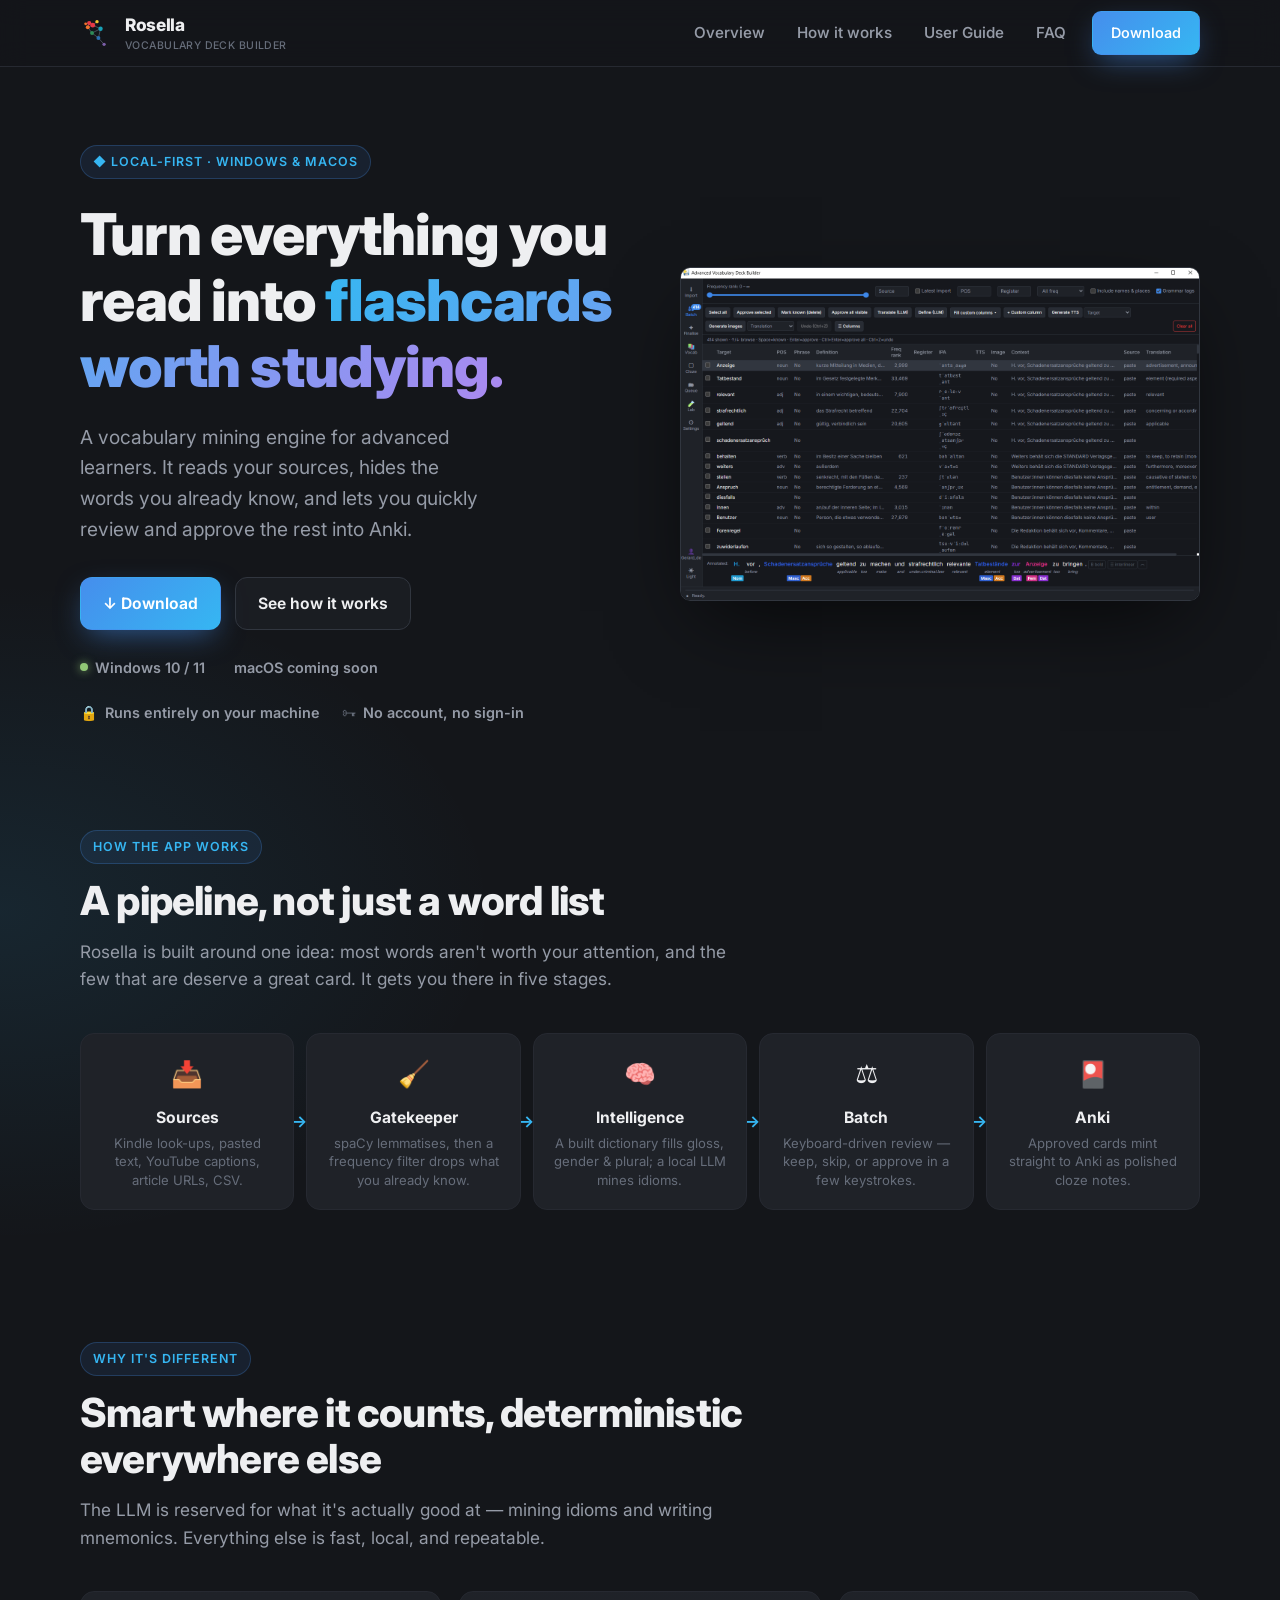
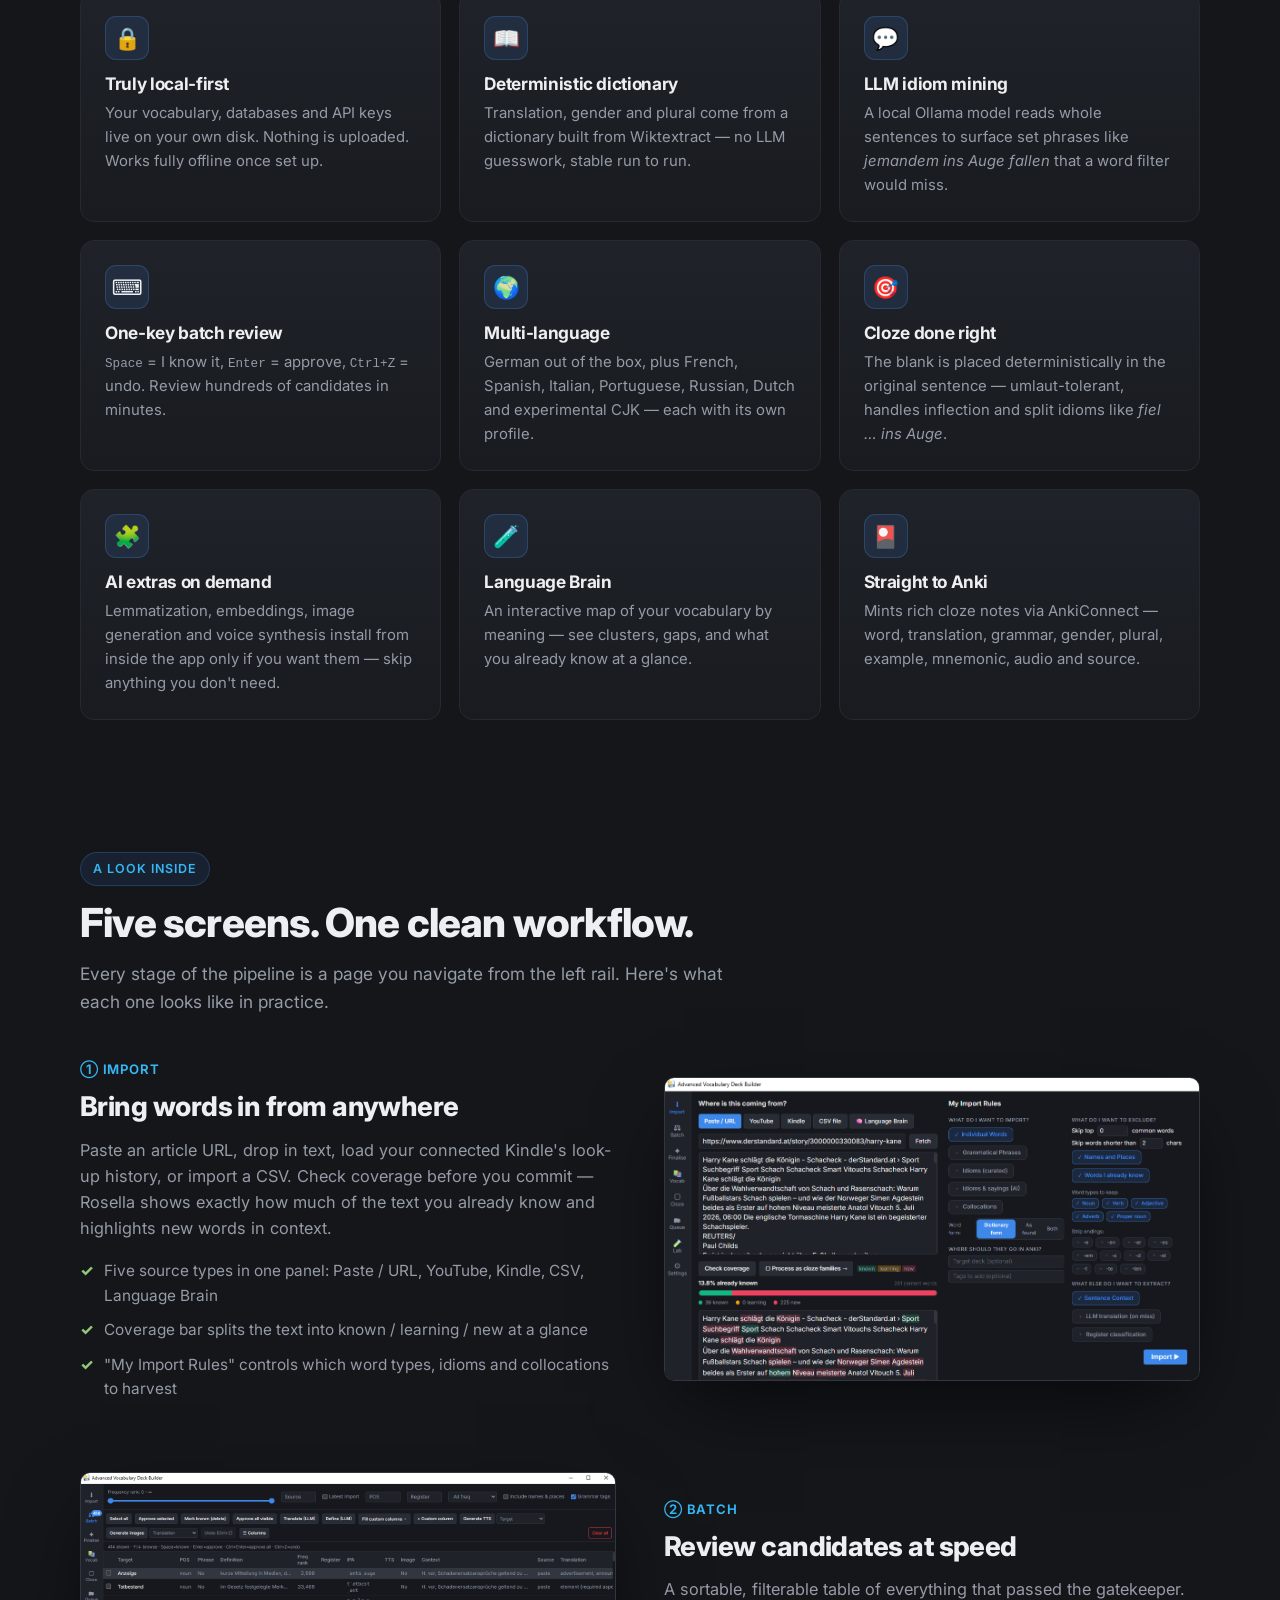
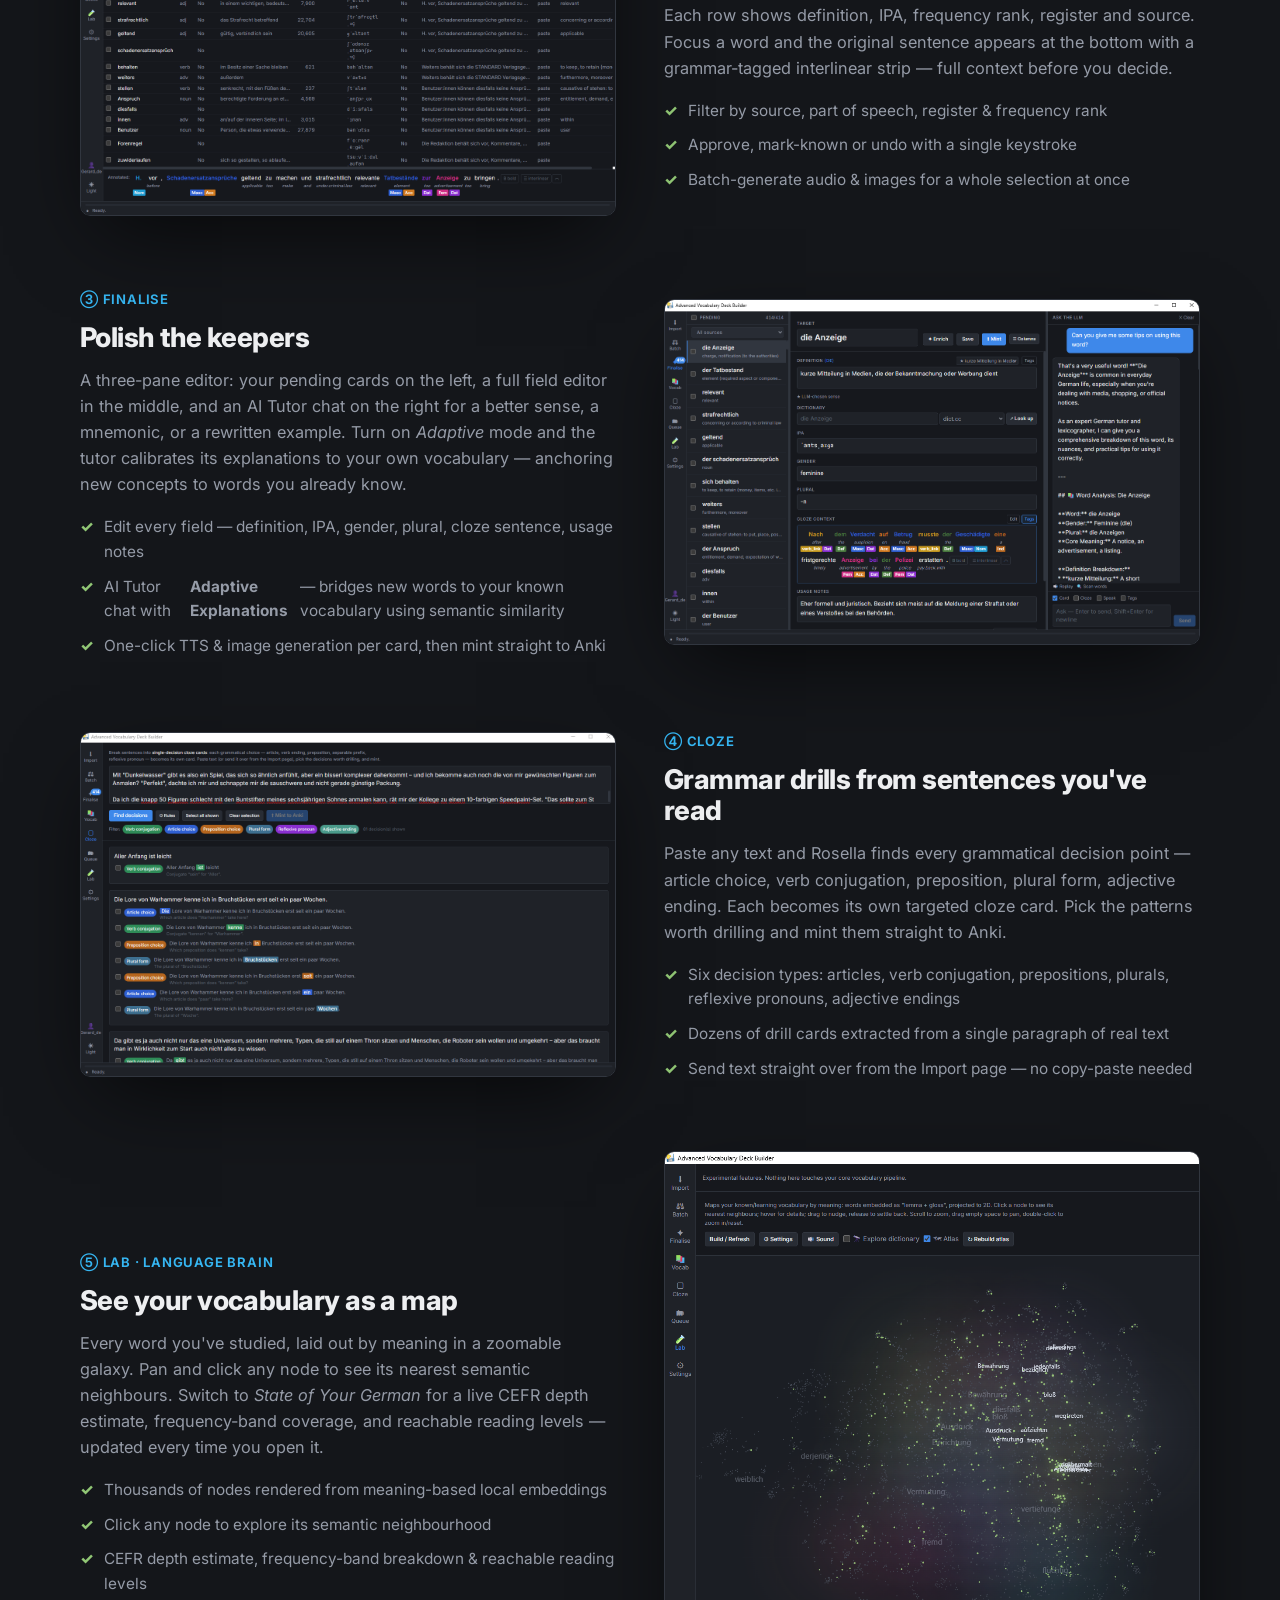
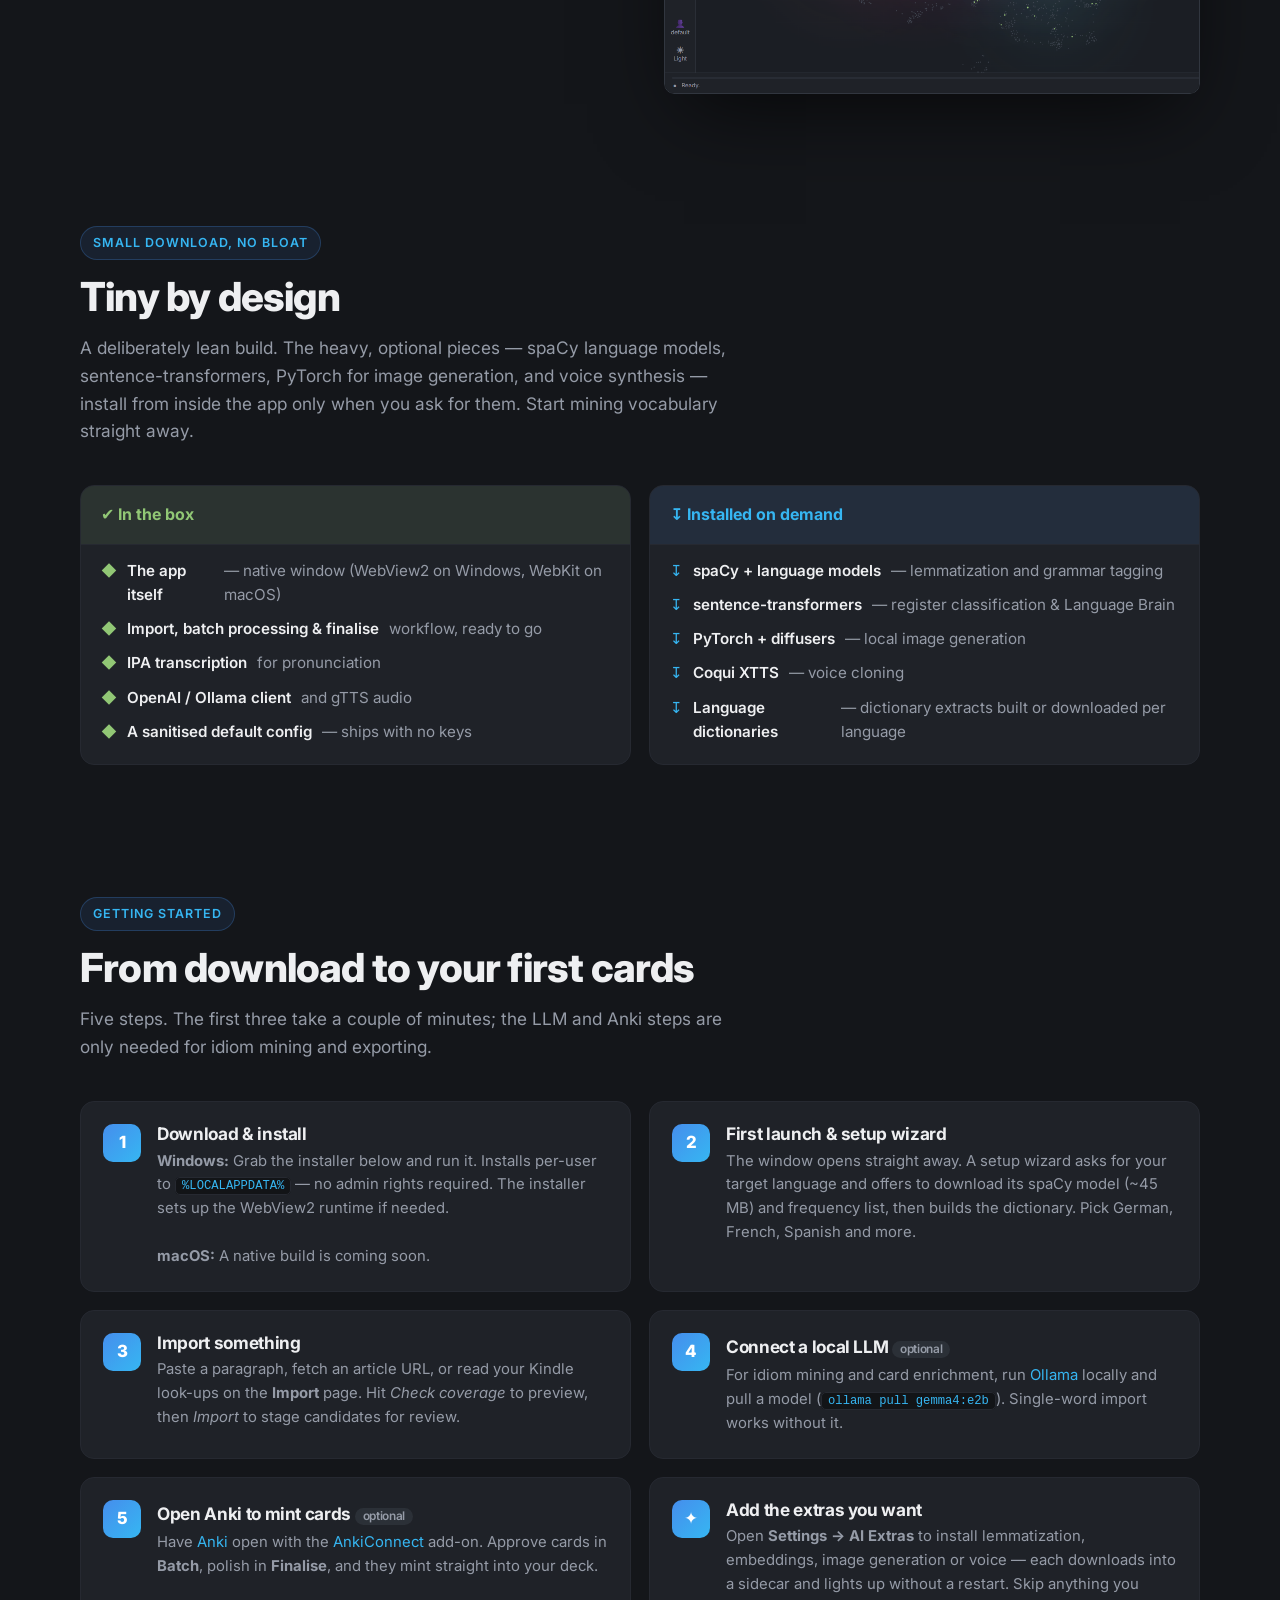
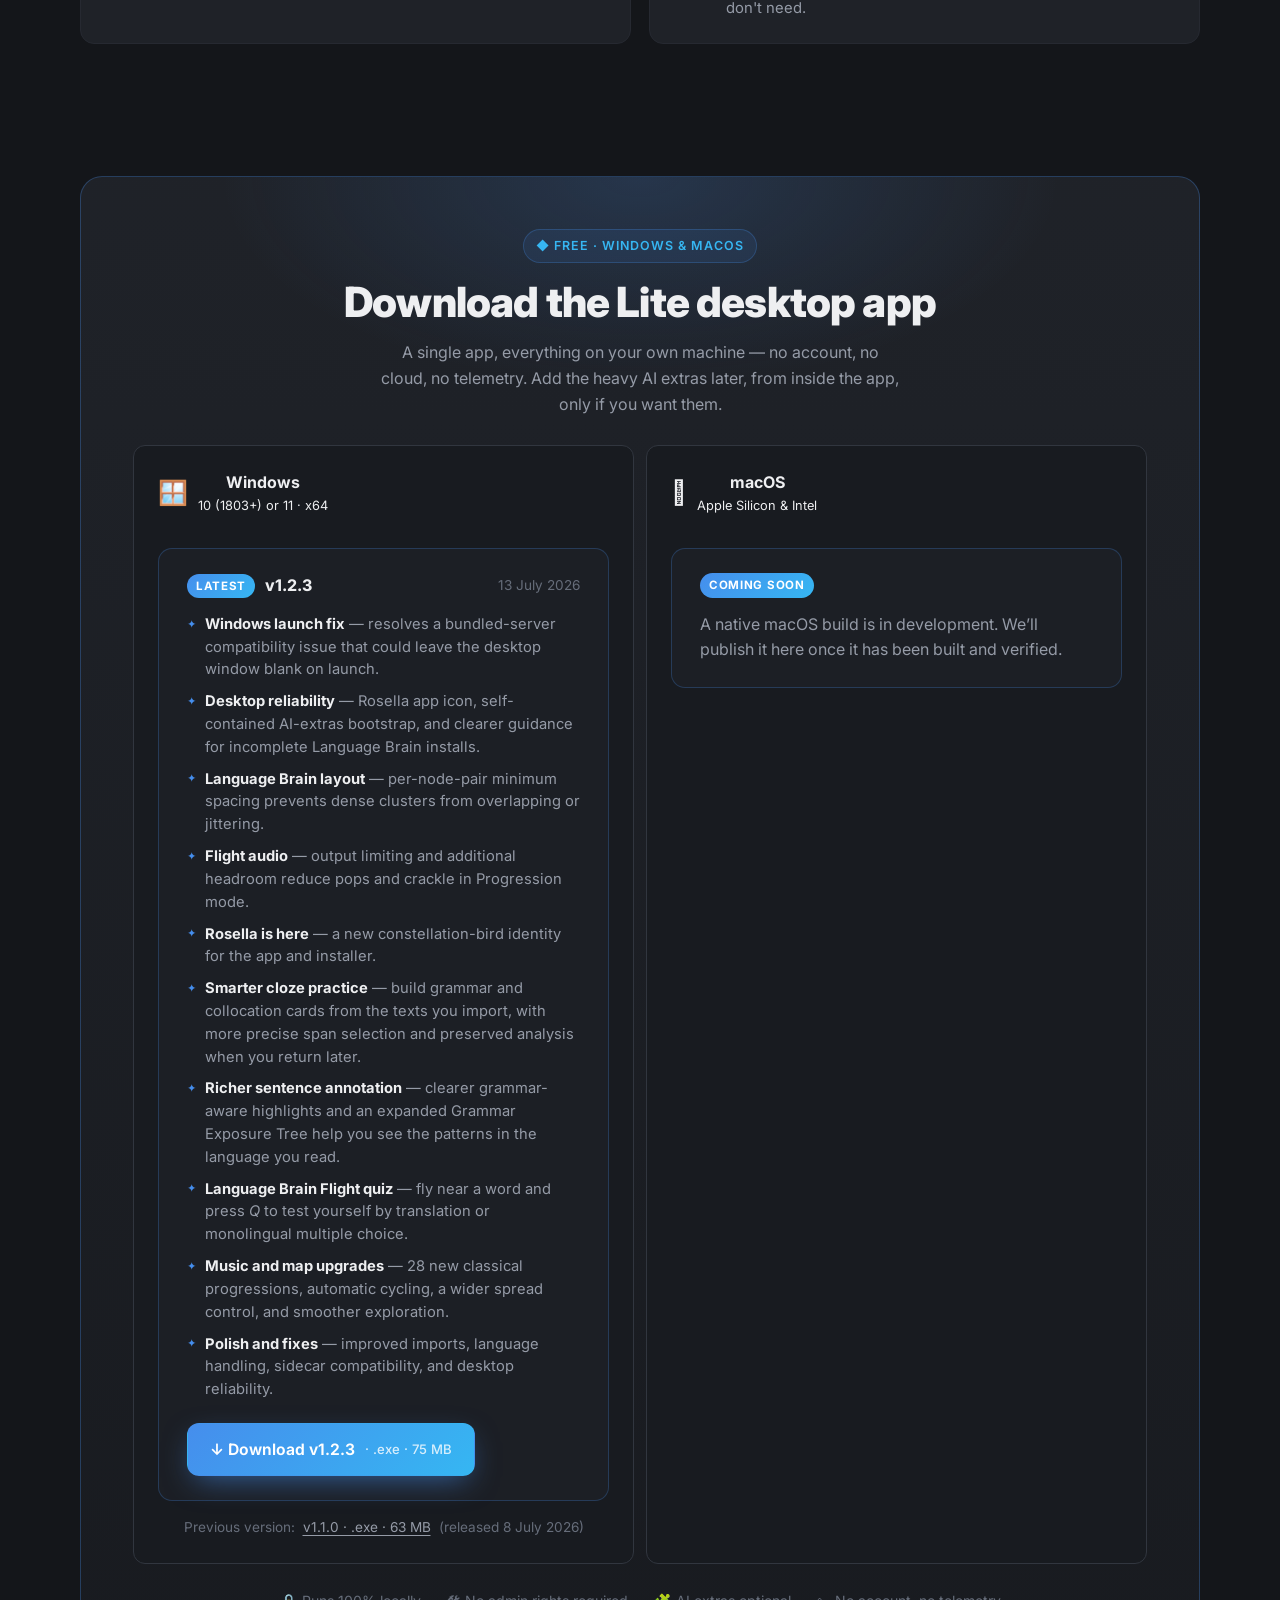
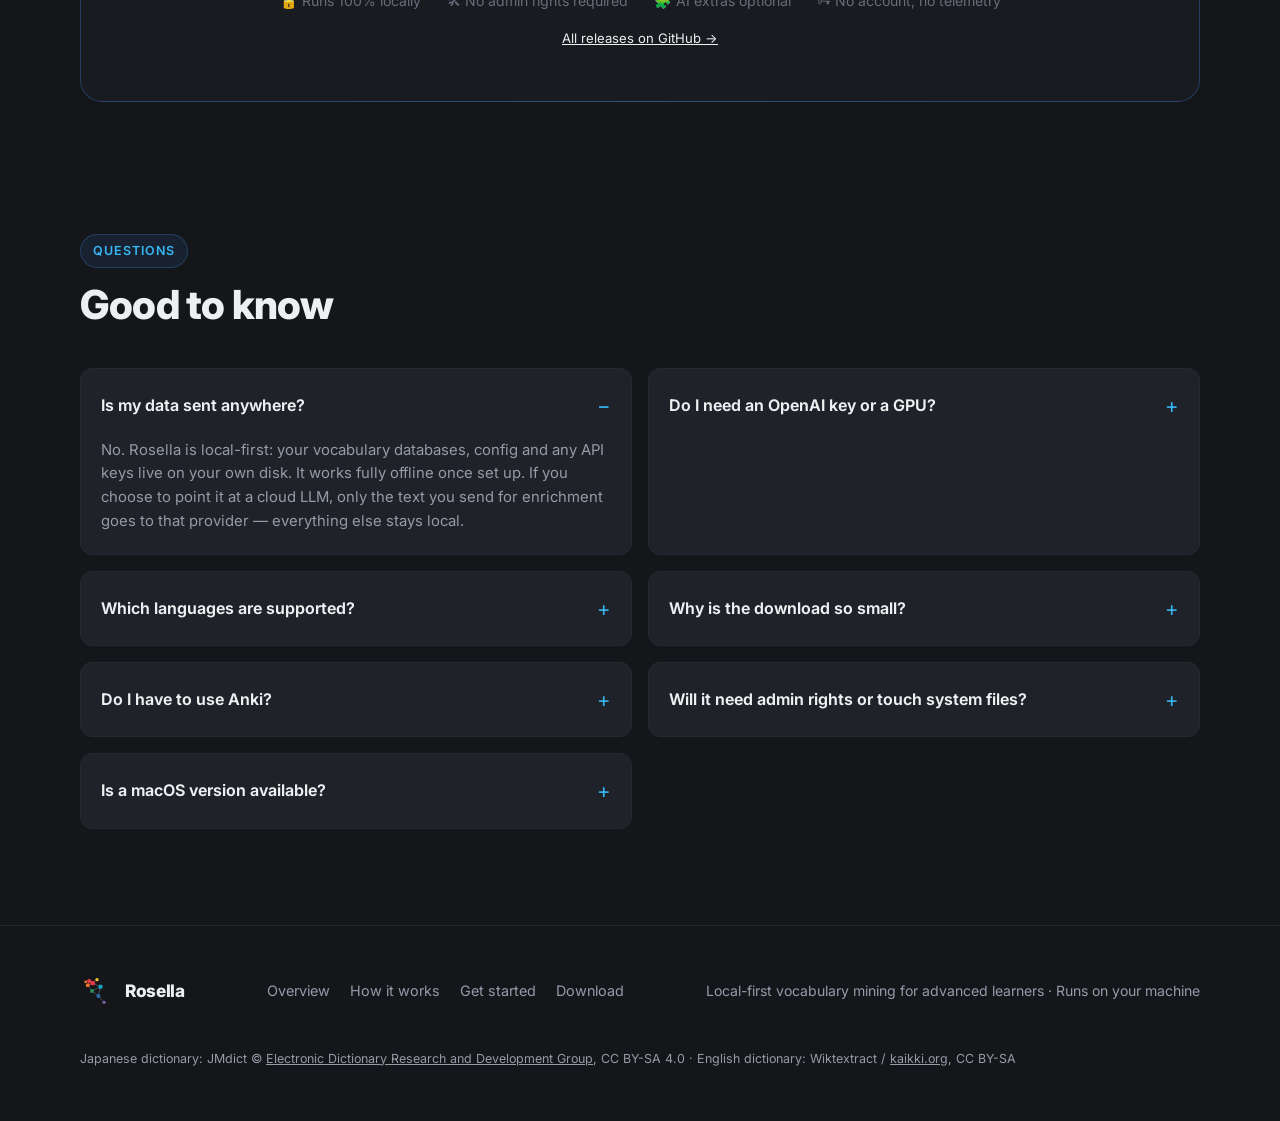
==== commit 1718c764: "Publish Rosella 1.2.3 Windows release" ====
--- a/index.html
+++ b/index.html
@@ -312,8 +312,12 @@
             <div><div style="font-weight:700;font-size:1rem;">Windows</div><div style="font-size:.8rem;color:hsl(var(--text-muted));">10 (1803+) or 11 · x64</div></div>
           </div>
           <div class="release-current">
-            <div class="release-header"><span class="release-badge">Latest</span><span class="release-version">v1.2.0</span><span class="release-date">12 July 2026</span></div>
+            <div class="release-header"><span class="release-badge">Latest</span><span class="release-version">v1.2.3</span><span class="release-date">13 July 2026</span></div>
             <ul class="release-notes">
+              <li><b>Windows launch fix</b> — resolves a bundled-server compatibility issue that could leave the desktop window blank on launch.</li>
+              <li><b>Desktop reliability</b> — Rosella app icon, self-contained AI-extras bootstrap, and clearer guidance for incomplete Language Brain installs.</li>
+              <li><b>Language Brain layout</b> — per-node-pair minimum spacing prevents dense clusters from overlapping or jittering.</li>
+              <li><b>Flight audio</b> — output limiting and additional headroom reduce pops and crackle in Progression mode.</li>
               <li><b>Rosella is here</b> — a new constellation-bird identity for the app and installer.</li>
               <li><b>Smarter cloze practice</b> — build grammar and collocation cards from the texts you import, with more precise span selection and preserved analysis when you return later.</li>
               <li><b>Richer sentence annotation</b> — clearer grammar-aware highlights and an expanded Grammar Exposure Tree help you see the patterns in the language you read.</li>
@@ -321,7 +325,7 @@
               <li><b>Music and map upgrades</b> — 28 new classical progressions, automatic cycling, a wider spread control, and smoother exploration.</li>
               <li><b>Polish and fixes</b> — improved imports, language handling, sidecar compatibility, and desktop reliability.</li>
             </ul>
-            <div class="cta"><a class="btn btn-primary" href="downloads/RosellaDeckBuilder-1.2.0-setup.exe" download>↓ Download v1.2.0 <span class="sz">· .exe · 64 MB</span></a></div>
+            <div class="cta"><a class="btn btn-primary" href="downloads/RosellaDeckBuilder-1.2.3-setup.exe" download>↓ Download v1.2.3 <span class="sz">· .exe · 75 MB</span></a></div>
           </div>
           <div class="release-prev" style="margin-top:16px;"><span class="release-prev-label">Previous version:</span><a href="downloads/AdvocabDeckBuilder-1.1.0-setup.exe" download class="release-prev-link">v1.1.0 · .exe · 63 MB</a><span class="release-prev-date">(released 8 July 2026)</span></div>
         </div>
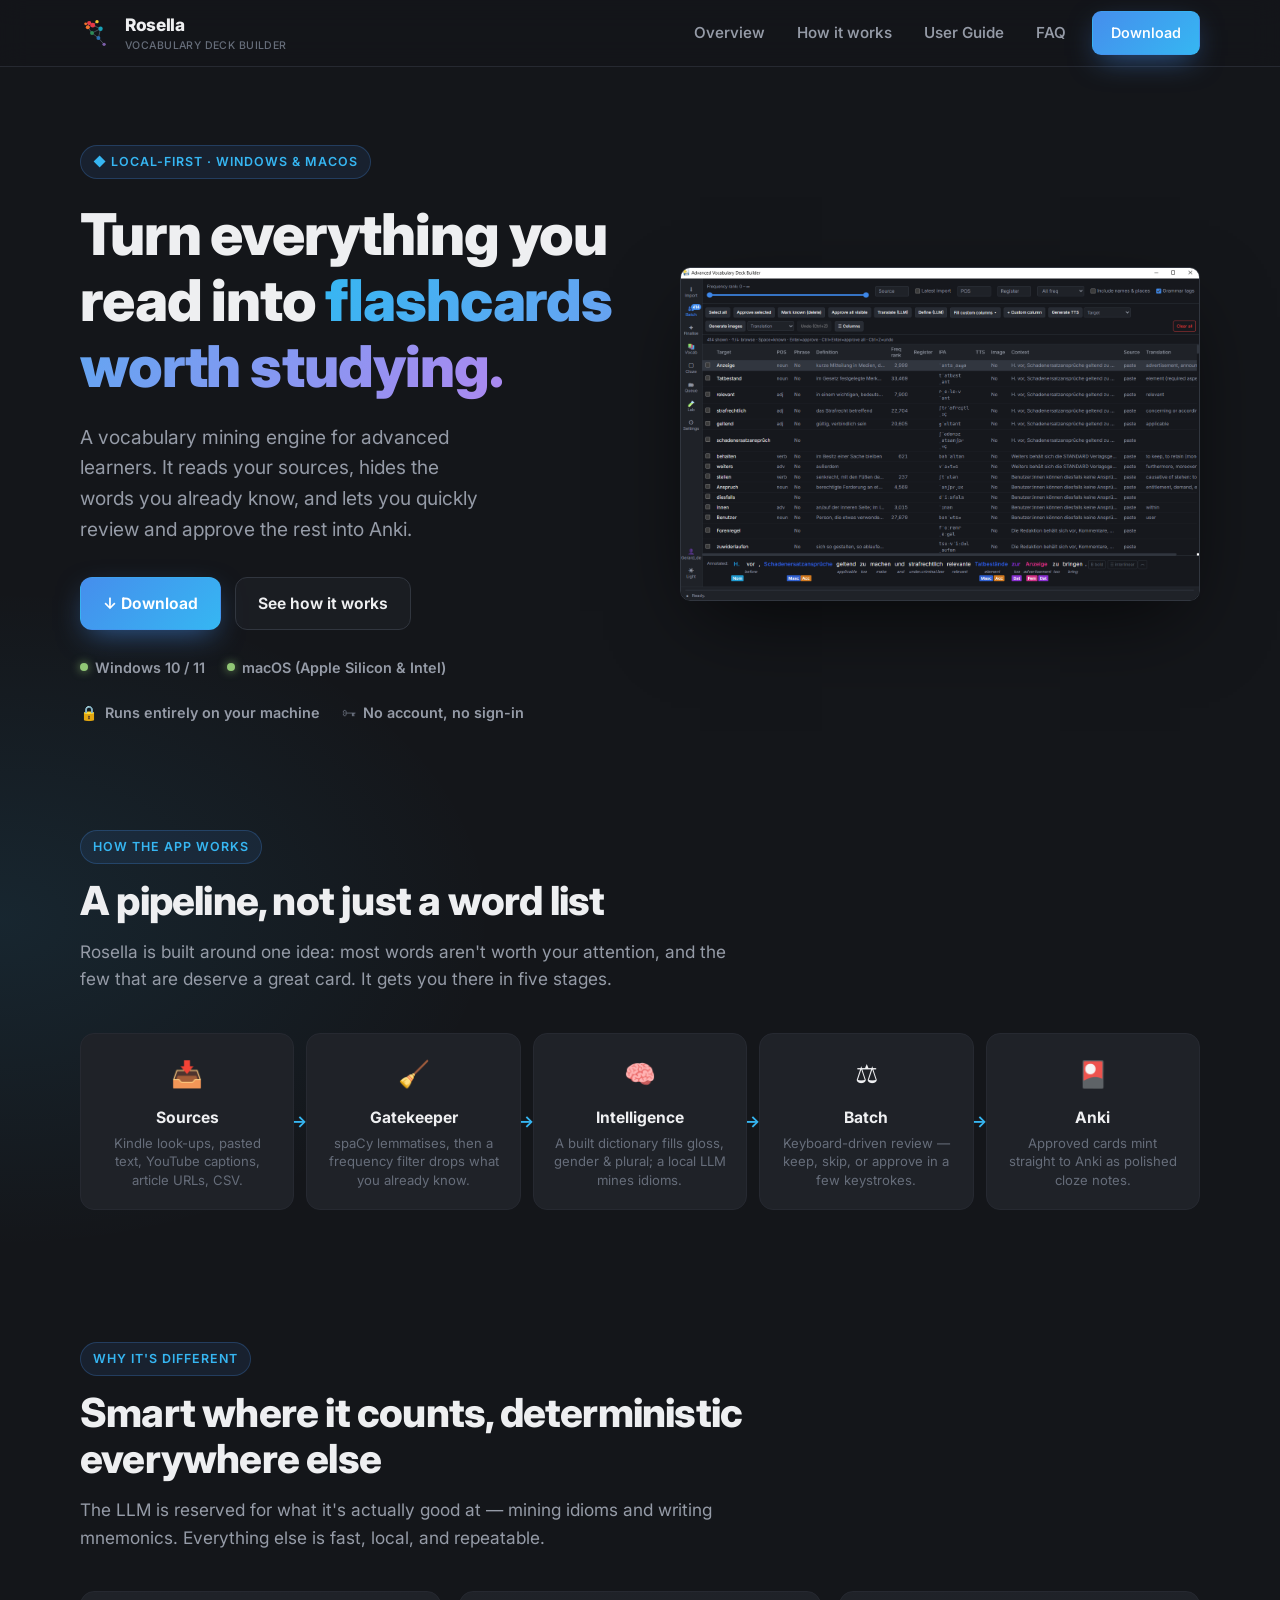
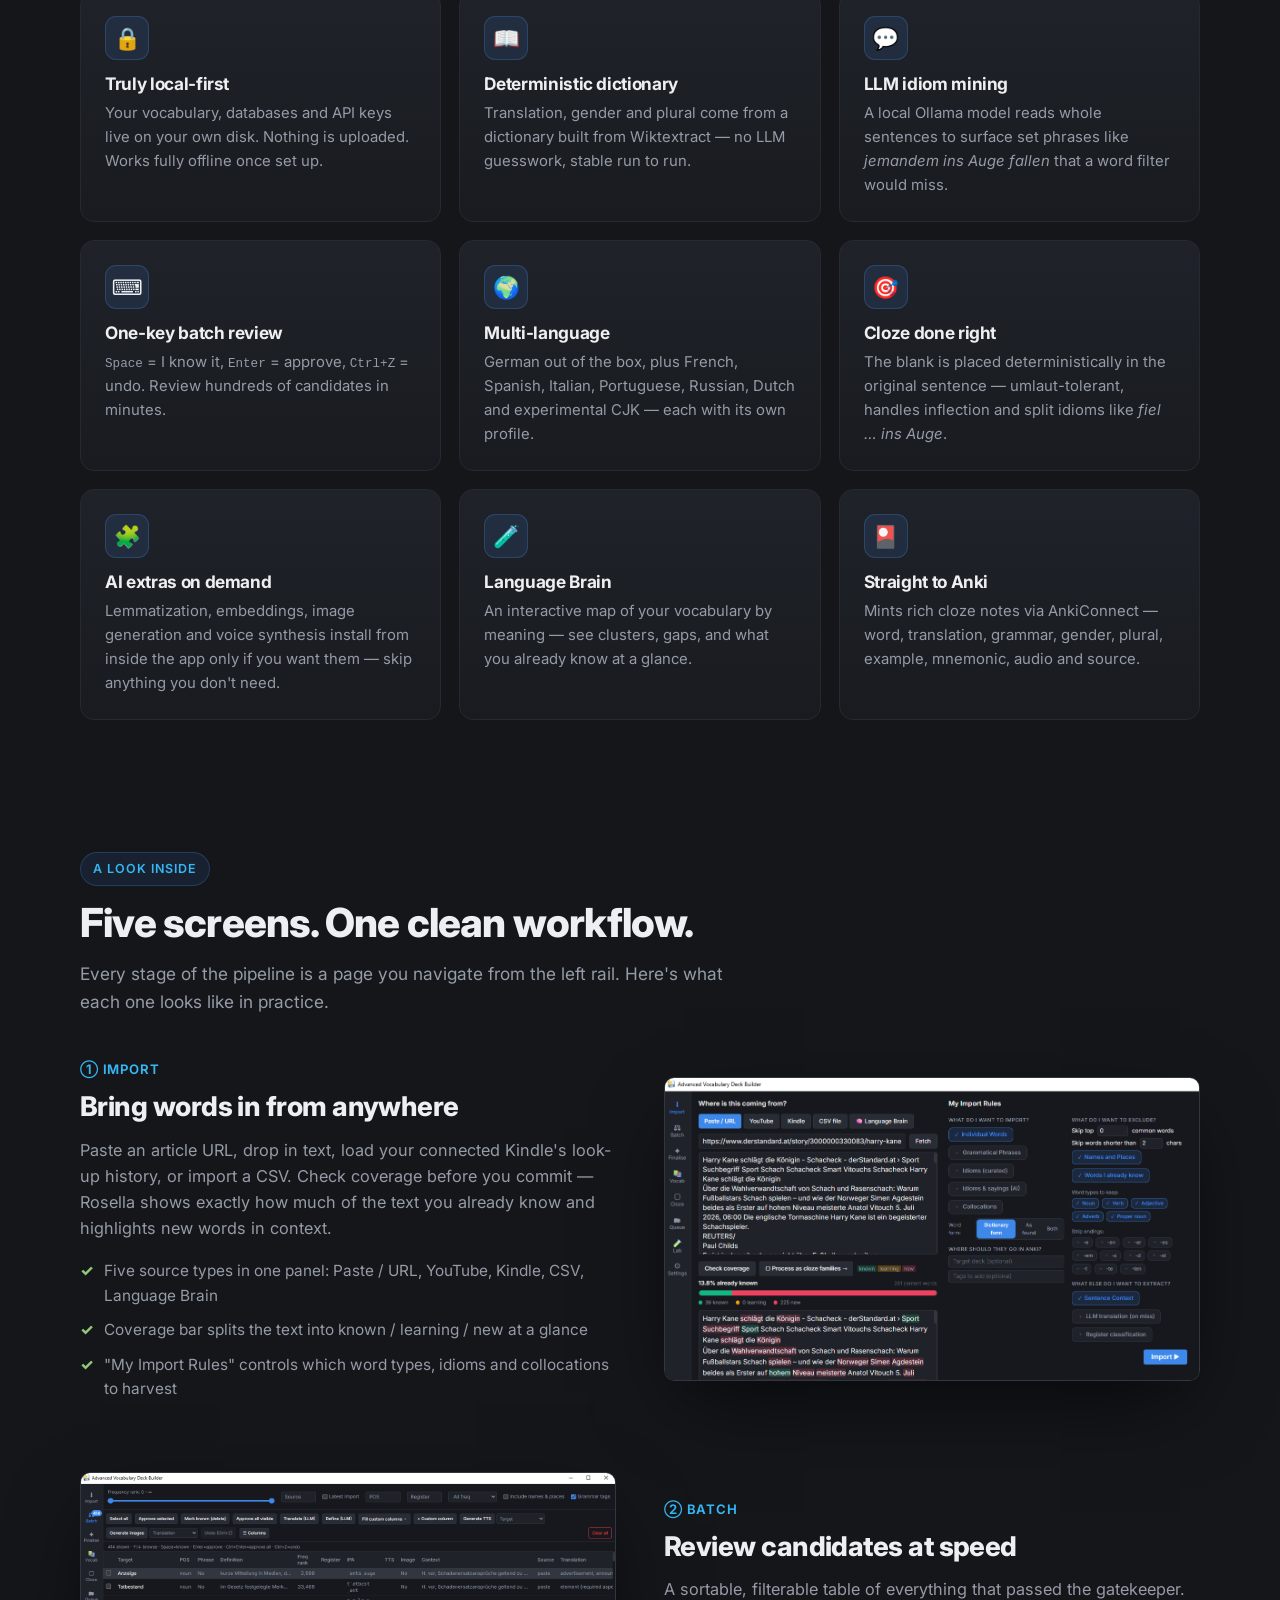
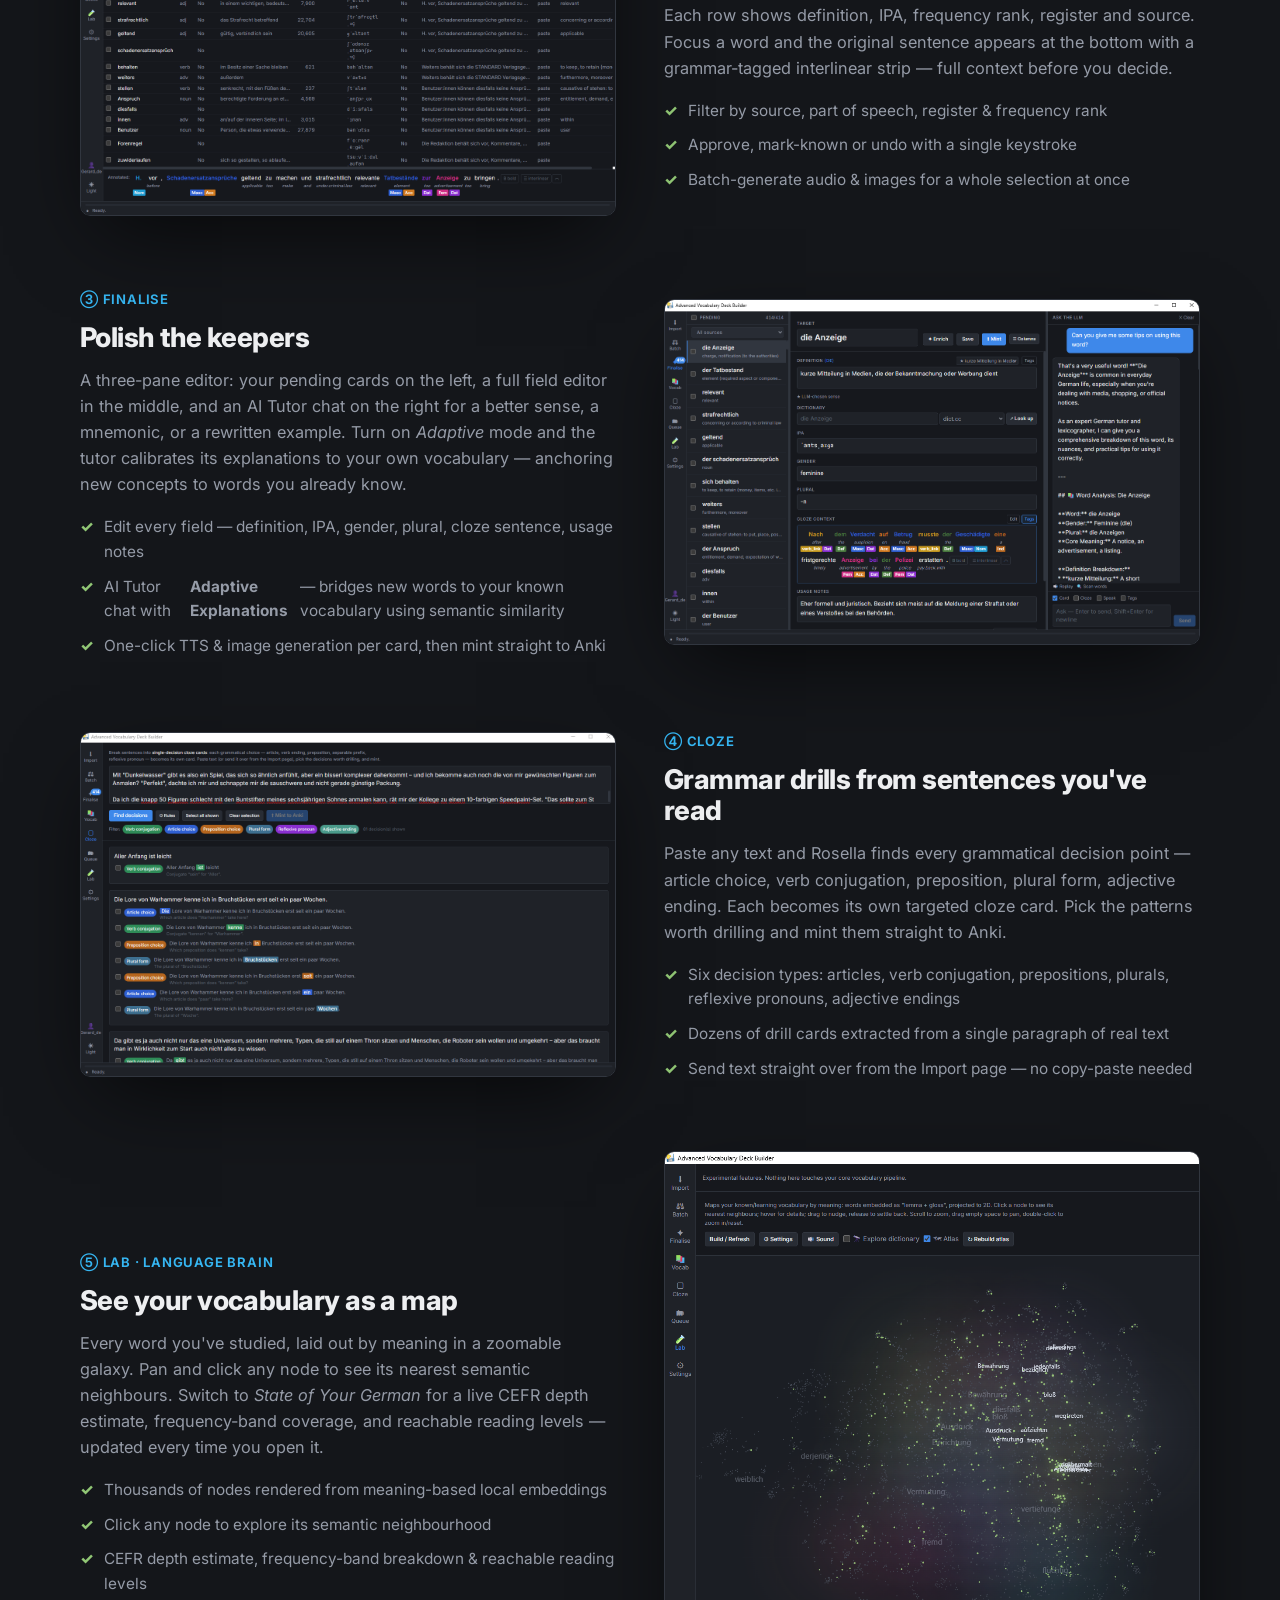
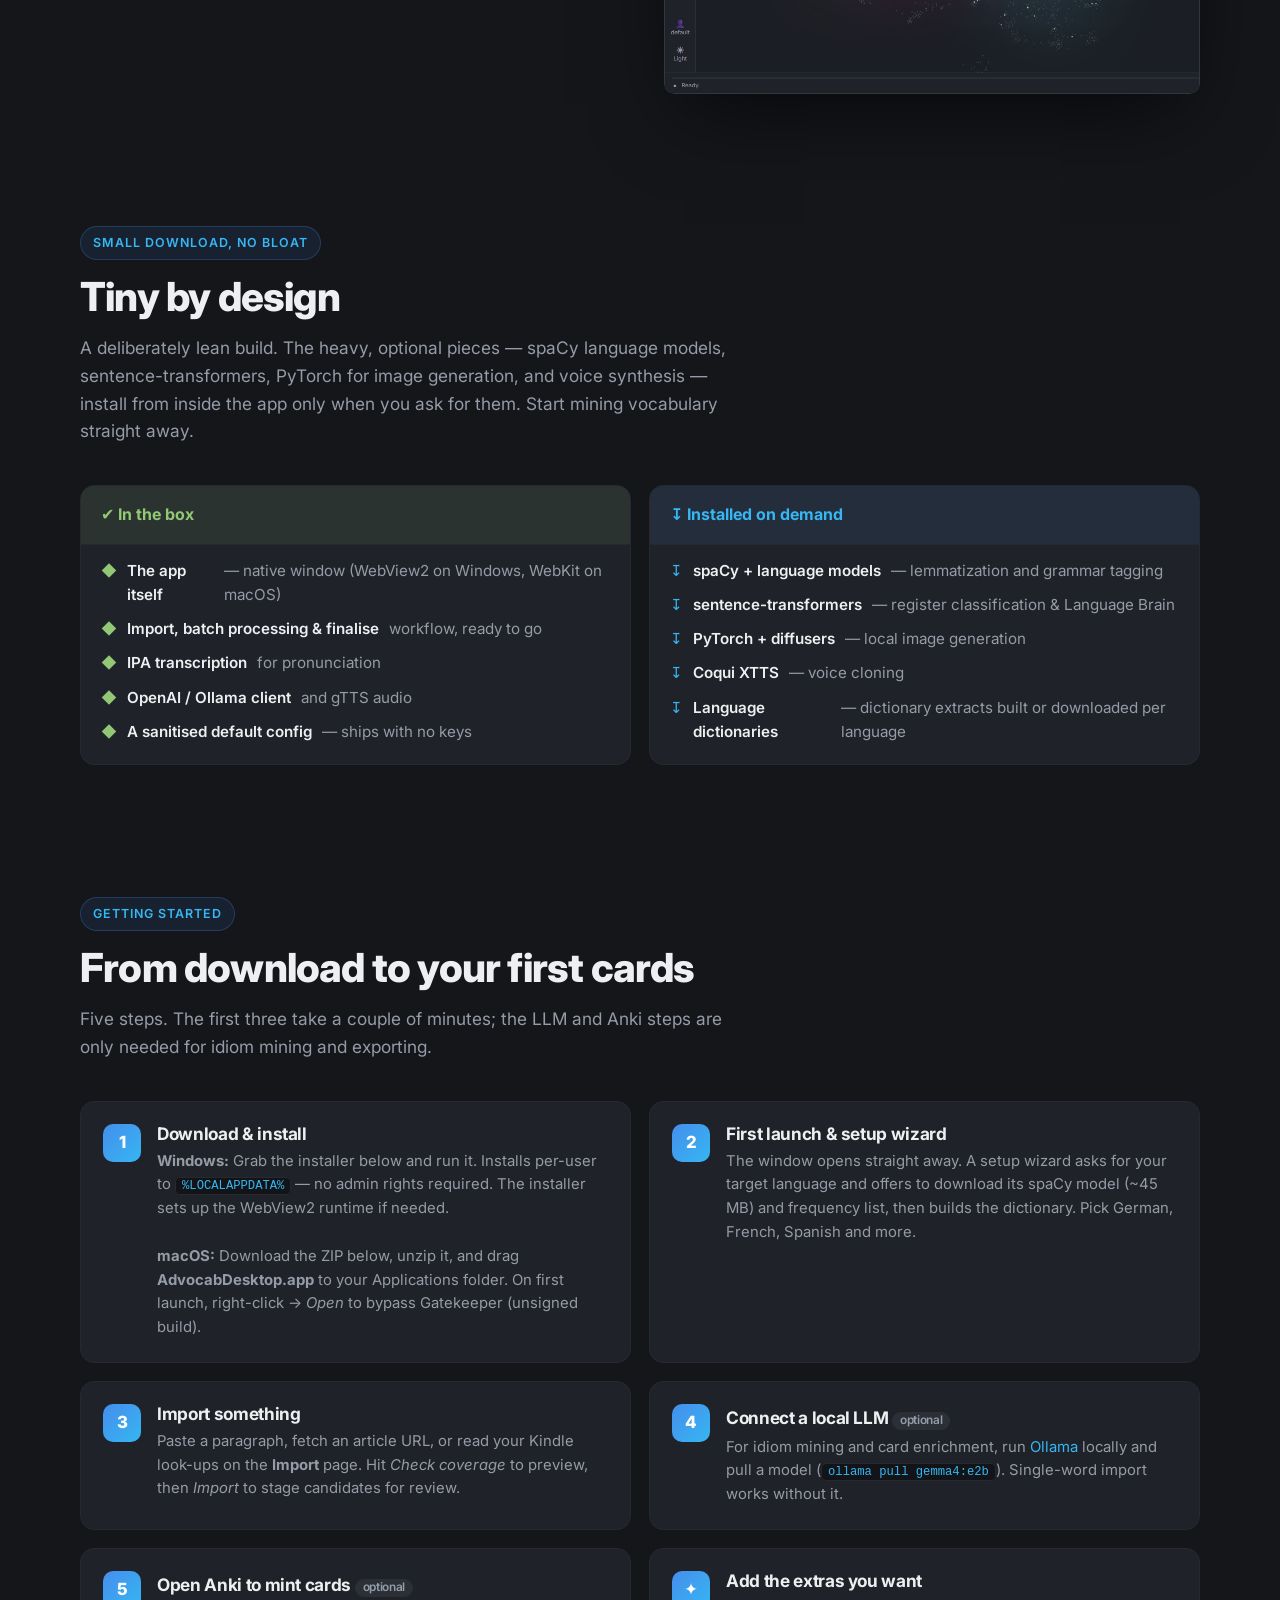
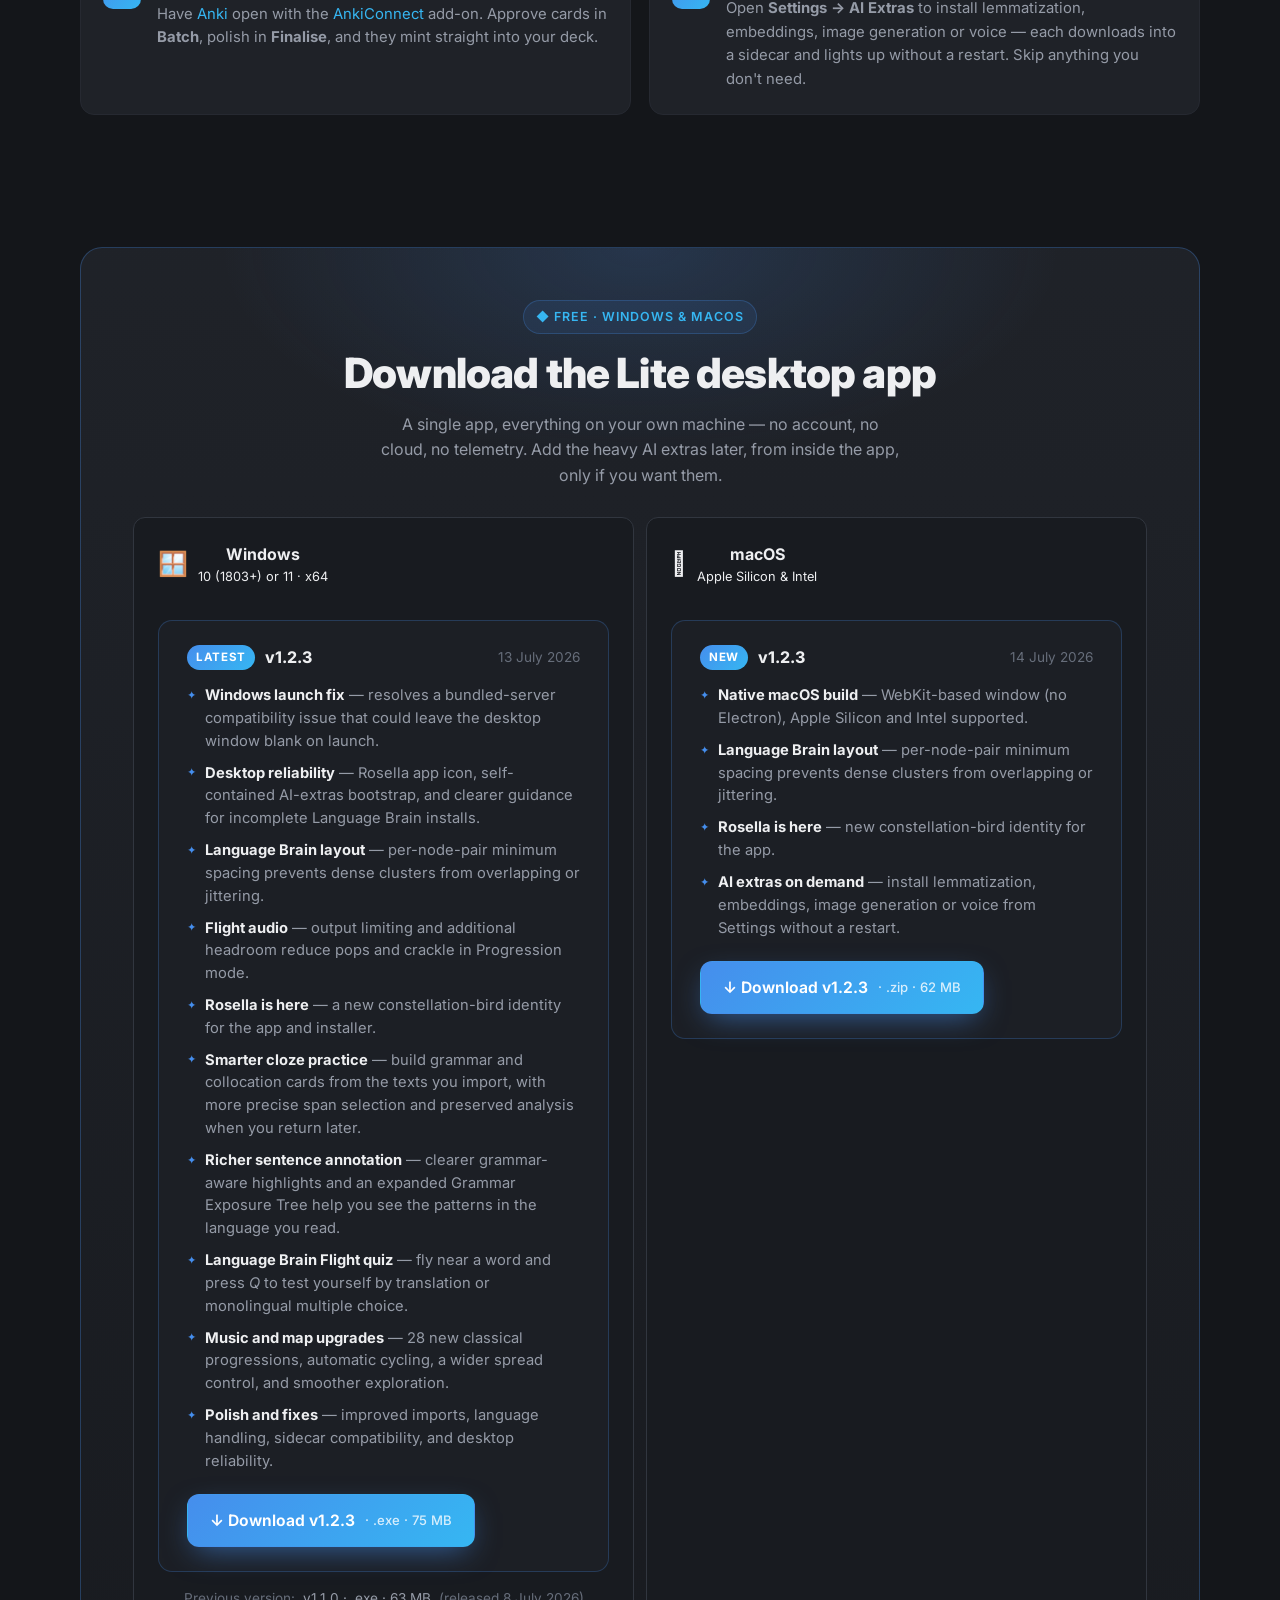
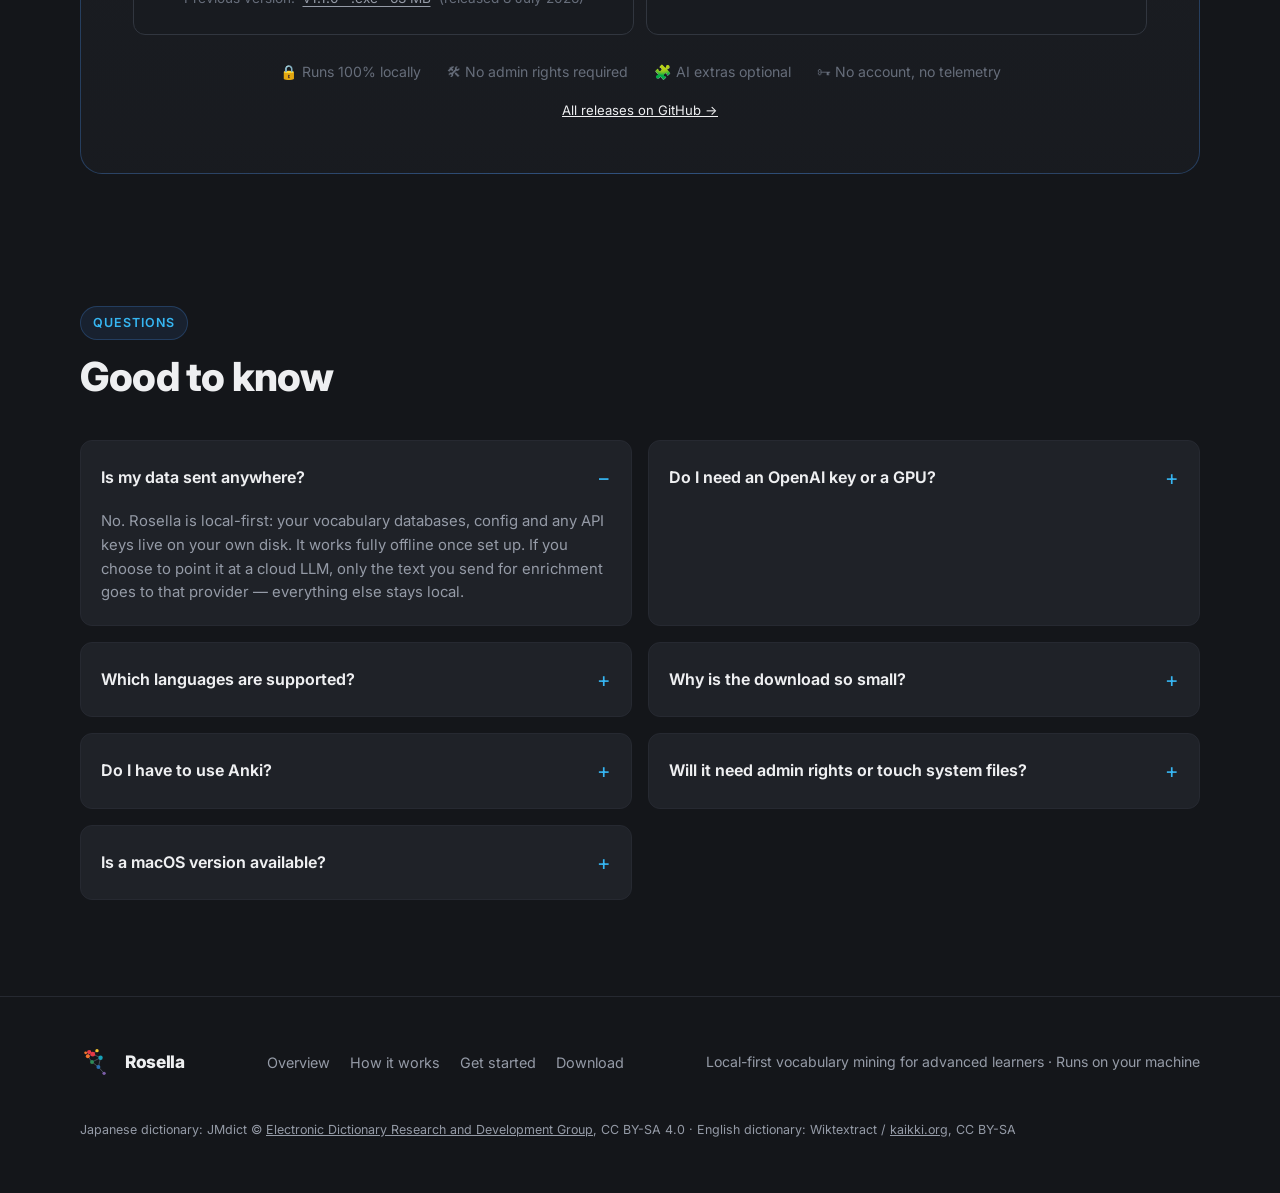
==== commit 20dd4b4f: "feat: add macOS v1.2.3 download - replace coming soon with real build" ====
--- a/index.html
+++ b/index.html
@@ -47,7 +47,7 @@
       </div>
       <div class="meta">
         <span><span class="dot-ok"></span> <b>Windows 10 / 11</b></span>
-        <span><span class="dot"></span> <b>macOS coming soon</b></span>
+        <span><span class="dot-ok"></span> <b>macOS (Apple Silicon &amp; Intel)</b></span>
         <span>🔒 <b>Runs entirely on your machine</b></span>
         <span>🗝 <b>No account, no sign-in</b></span>
       </div>
@@ -271,7 +271,7 @@
     <div class="steps">
       <div class="step"><div class="num">1</div><div>
         <h3>Download &amp; install</h3>
-        <p><b>Windows:</b> Grab the installer below and run it. Installs per-user to <code>%LOCALAPPDATA%</code> — no admin rights required. The installer sets up the WebView2 runtime if needed.<br><br><b>macOS:</b> A native build is coming soon.</p>
+        <p><b>Windows:</b> Grab the installer below and run it. Installs per-user to <code>%LOCALAPPDATA%</code> — no admin rights required. The installer sets up the WebView2 runtime if needed.<br><br><b>macOS:</b> Download the ZIP below, unzip it, and drag <b>AdvocabDesktop.app</b> to your Applications folder. On first launch, right-click → <em>Open</em> to bypass Gatekeeper (unsigned build).</p>
       </div></div>
       <div class="step"><div class="num">2</div><div>
         <h3>First launch &amp; setup wizard</h3>
@@ -331,7 +331,16 @@
         </div>
         <div style="flex:1;min-width:280px;background:hsl(var(--surface-2));border:1px solid hsl(var(--border));border-radius:12px;padding:24px;">
           <div style="display:flex;align-items:center;gap:10px;margin-bottom:16px;"><span style="font-size:1.5rem;"></span><div><div style="font-weight:700;font-size:1rem;">macOS</div><div style="font-size:.8rem;color:hsl(var(--text-muted));">Apple Silicon &amp; Intel</div></div></div>
-          <div class="release-current"><div class="release-header"><span class="release-badge">Coming soon</span></div><p style="margin:0;line-height:1.6;">A native macOS build is in development. We’ll publish it here once it has been built and verified.</p></div>
+          <div class="release-current">
+            <div class="release-header"><span class="release-badge">New</span><span class="release-version">v1.2.3</span><span class="release-date">14 July 2026</span></div>
+            <ul class="release-notes">
+              <li><b>Native macOS build</b> — WebKit-based window (no Electron), Apple Silicon and Intel supported.</li>
+              <li><b>Language Brain layout</b> — per-node-pair minimum spacing prevents dense clusters from overlapping or jittering.</li>
+              <li><b>Rosella is here</b> — new constellation-bird identity for the app.</li>
+              <li><b>AI extras on demand</b> — install lemmatization, embeddings, image generation or voice from Settings without a restart.</li>
+            </ul>
+            <div class="cta"><a class="btn btn-primary" href="https://github.com/Gerardiebla/Advocab-website/releases/download/v1.2.3-macos/RosellaDeckBuilder-1.2.3-macos.zip" download>↓ Download v1.2.3 <span class="sz">· .zip · 62 MB</span></a></div>
+          </div>
         </div>
       </div>
 
@@ -363,7 +372,7 @@
       <details><summary>Why is the download so small?</summary><p>The Lite build deliberately ships nothing language- or ML-specific. Lemmatization models, embeddings, image generation and voice install on demand from Settings → AI Extras into a sandboxed sidecar environment — so you only download what you'll actually use.</p></details>
       <details><summary>Do I have to use Anki?</summary><p>Anki is the export target and where you ultimately study, but you can import, review and finalise cards without it open. Cards mint to Anki when you have it running with the AnkiConnect add-on.</p></details>
       <details><summary>Will it need admin rights or touch system files?</summary><p>No. On Windows it installs per-user into <code>%LOCALAPPDATA%</code>. Your databases and generated media live beside the app, so upgrades and removal are clean.</p></details>
-      <details><summary>Is a macOS version available?</summary><p>Not yet. A native macOS build for Apple Silicon and Intel is in development and will be published here once it has been built and verified.</p></details>
+      <details><summary>Is a macOS version available?</summary><p>Yes. A native macOS build for Apple Silicon and Intel is available in the Download section above. Unzip, drag the app to Applications, and right-click → <em>Open</em> on first launch to bypass Gatekeeper (the build is currently unsigned).</p></details>
     </div>
   </div>
 </section>
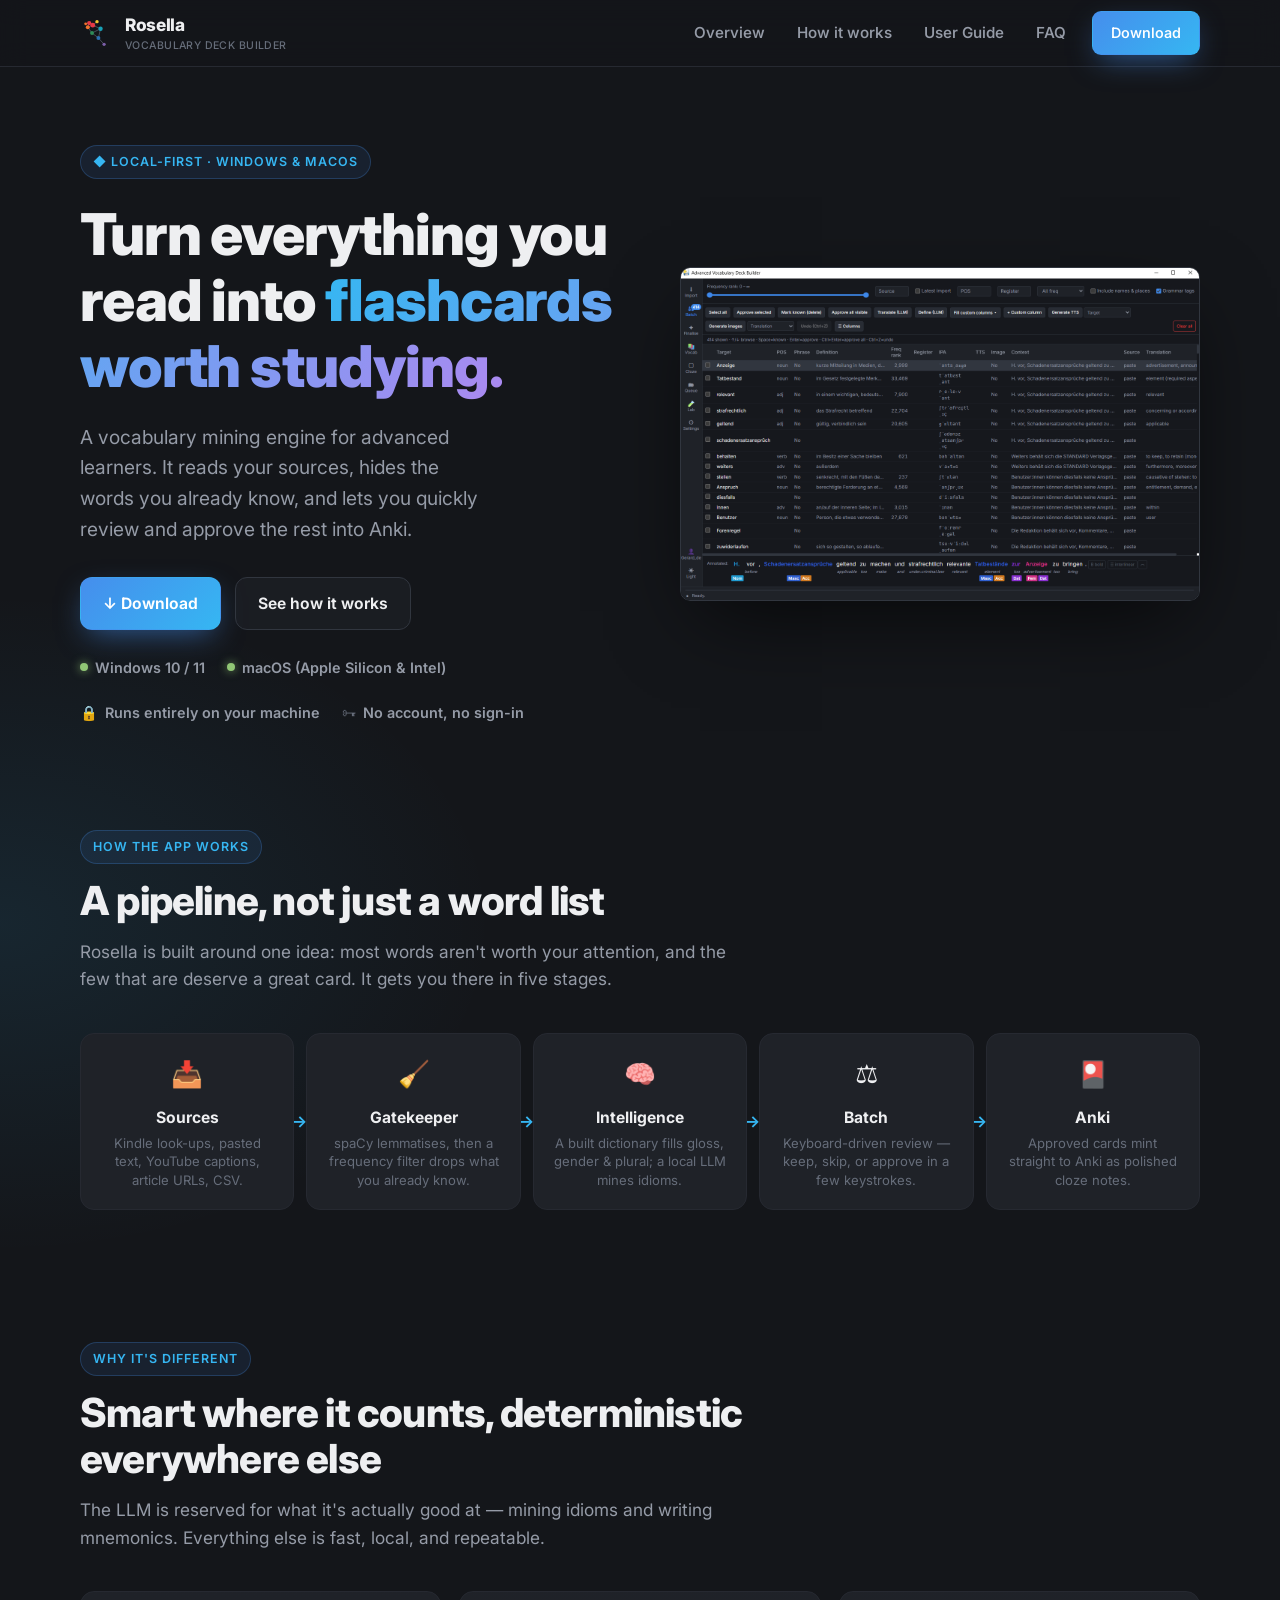
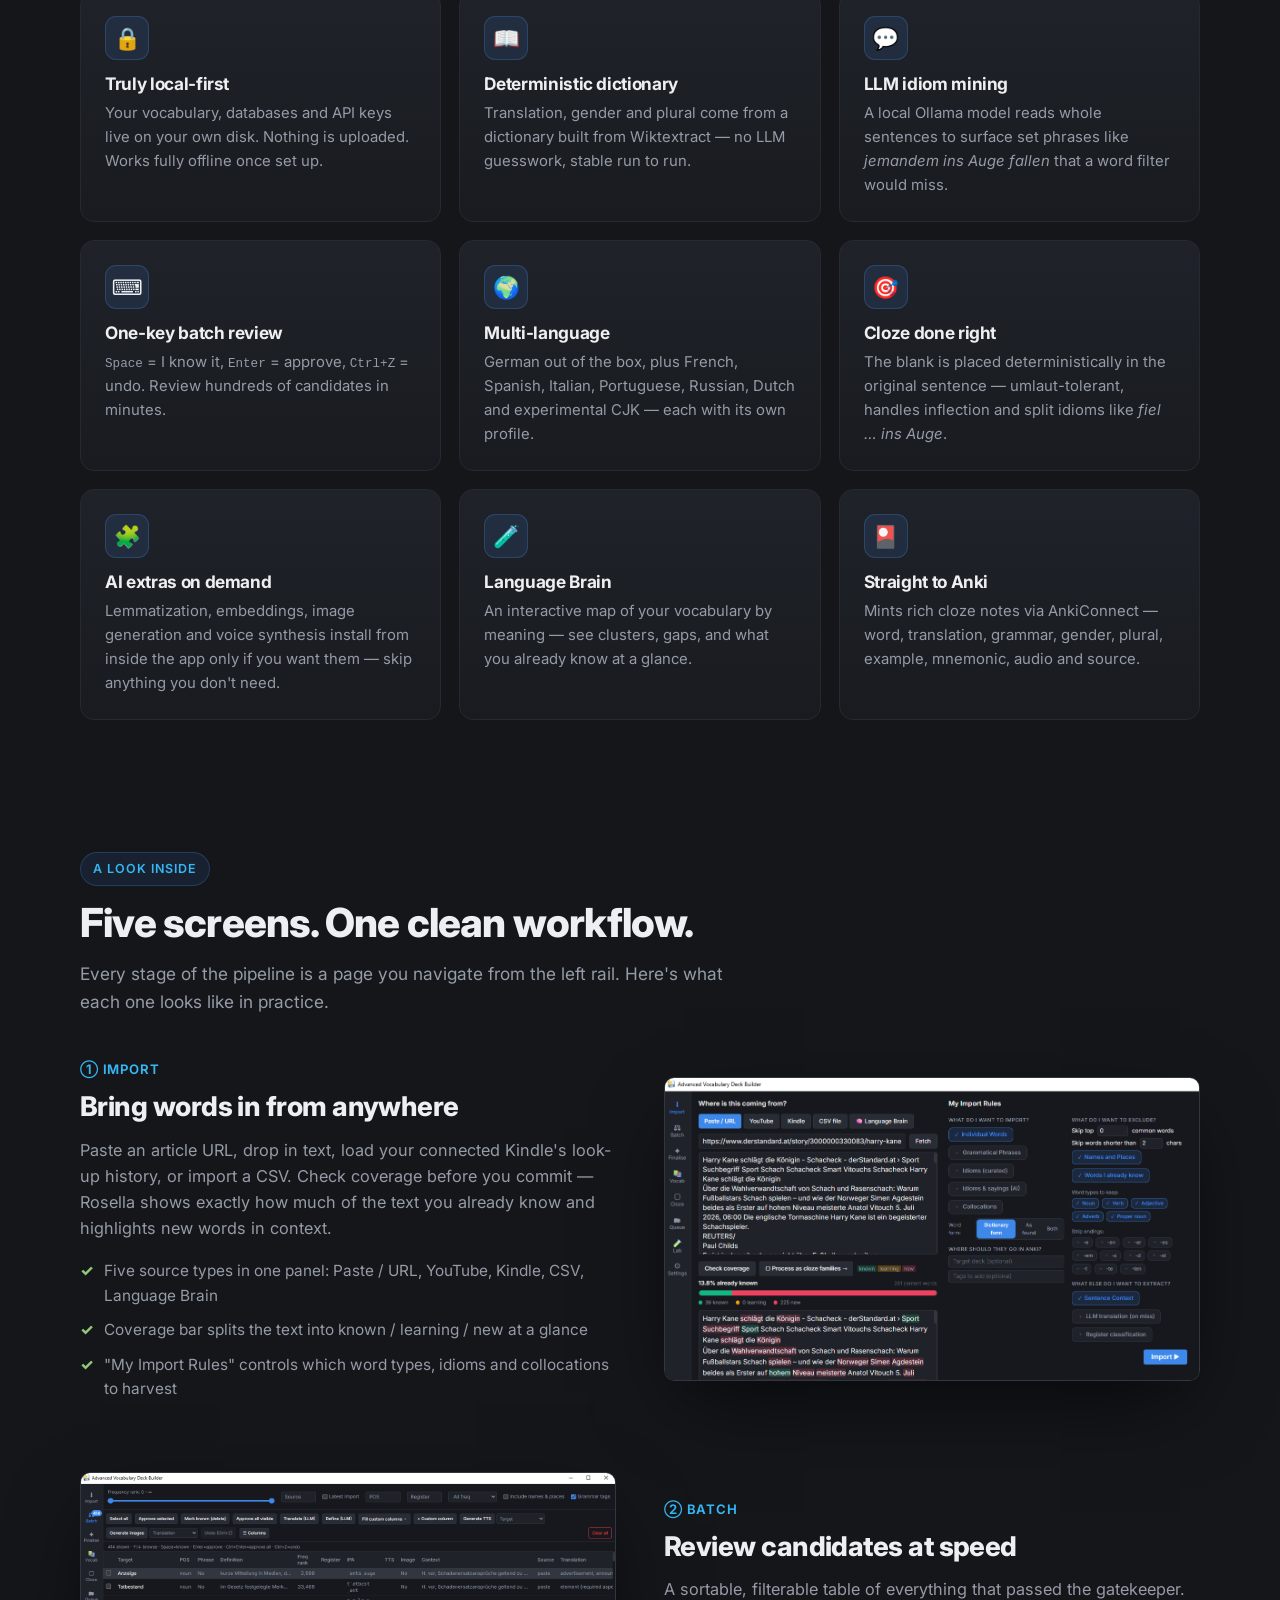
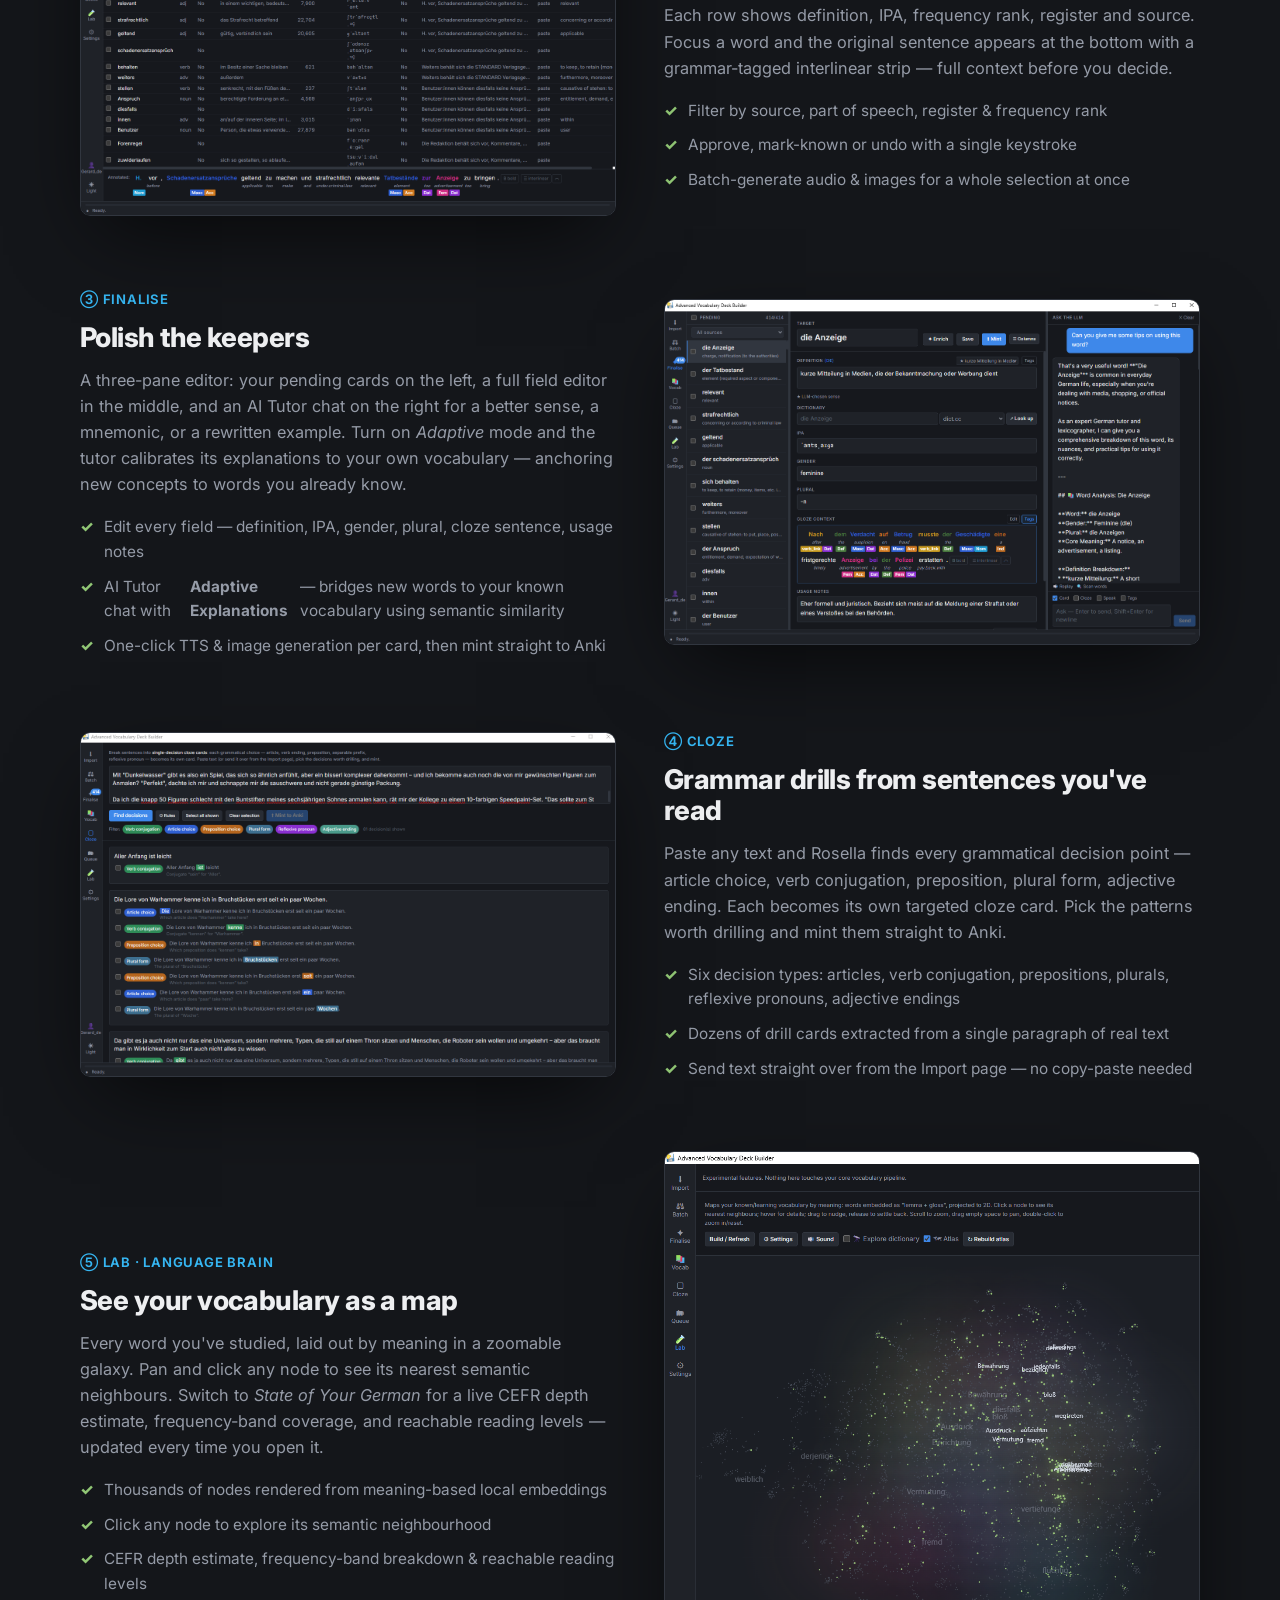
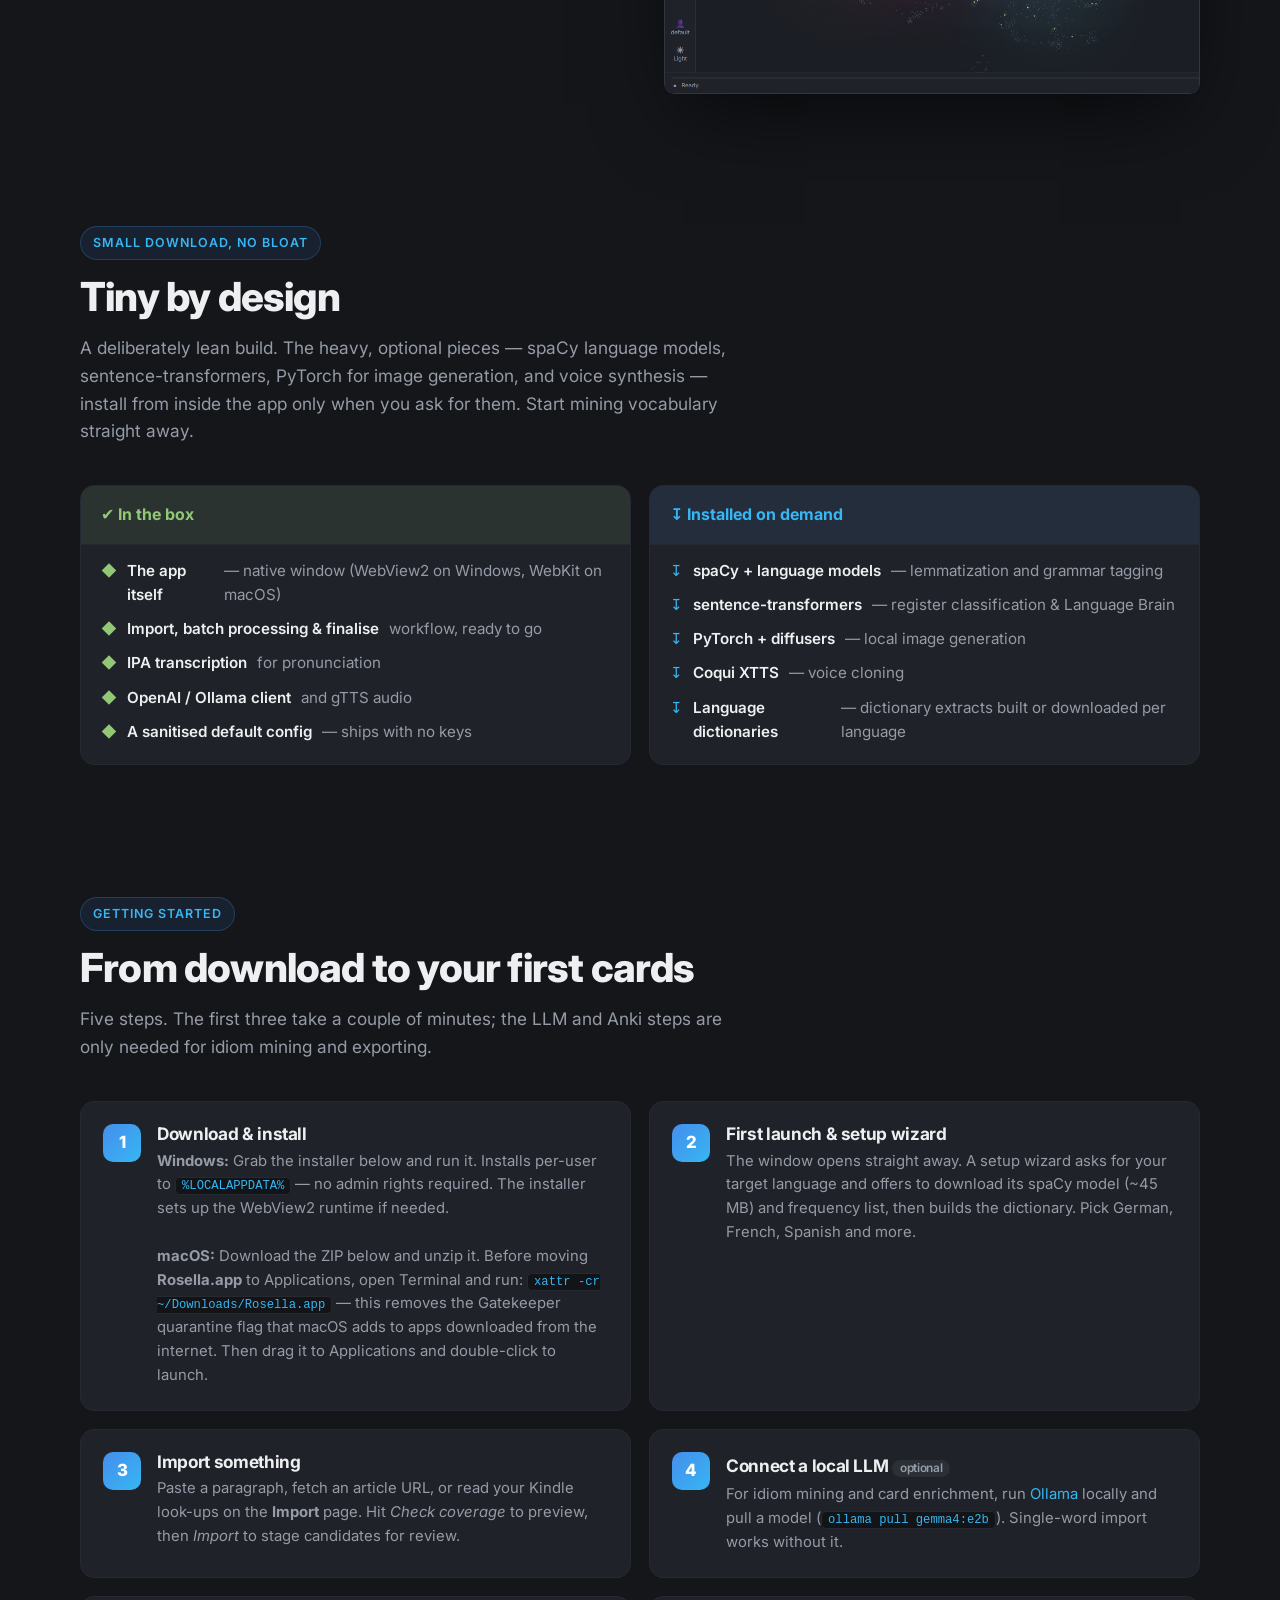
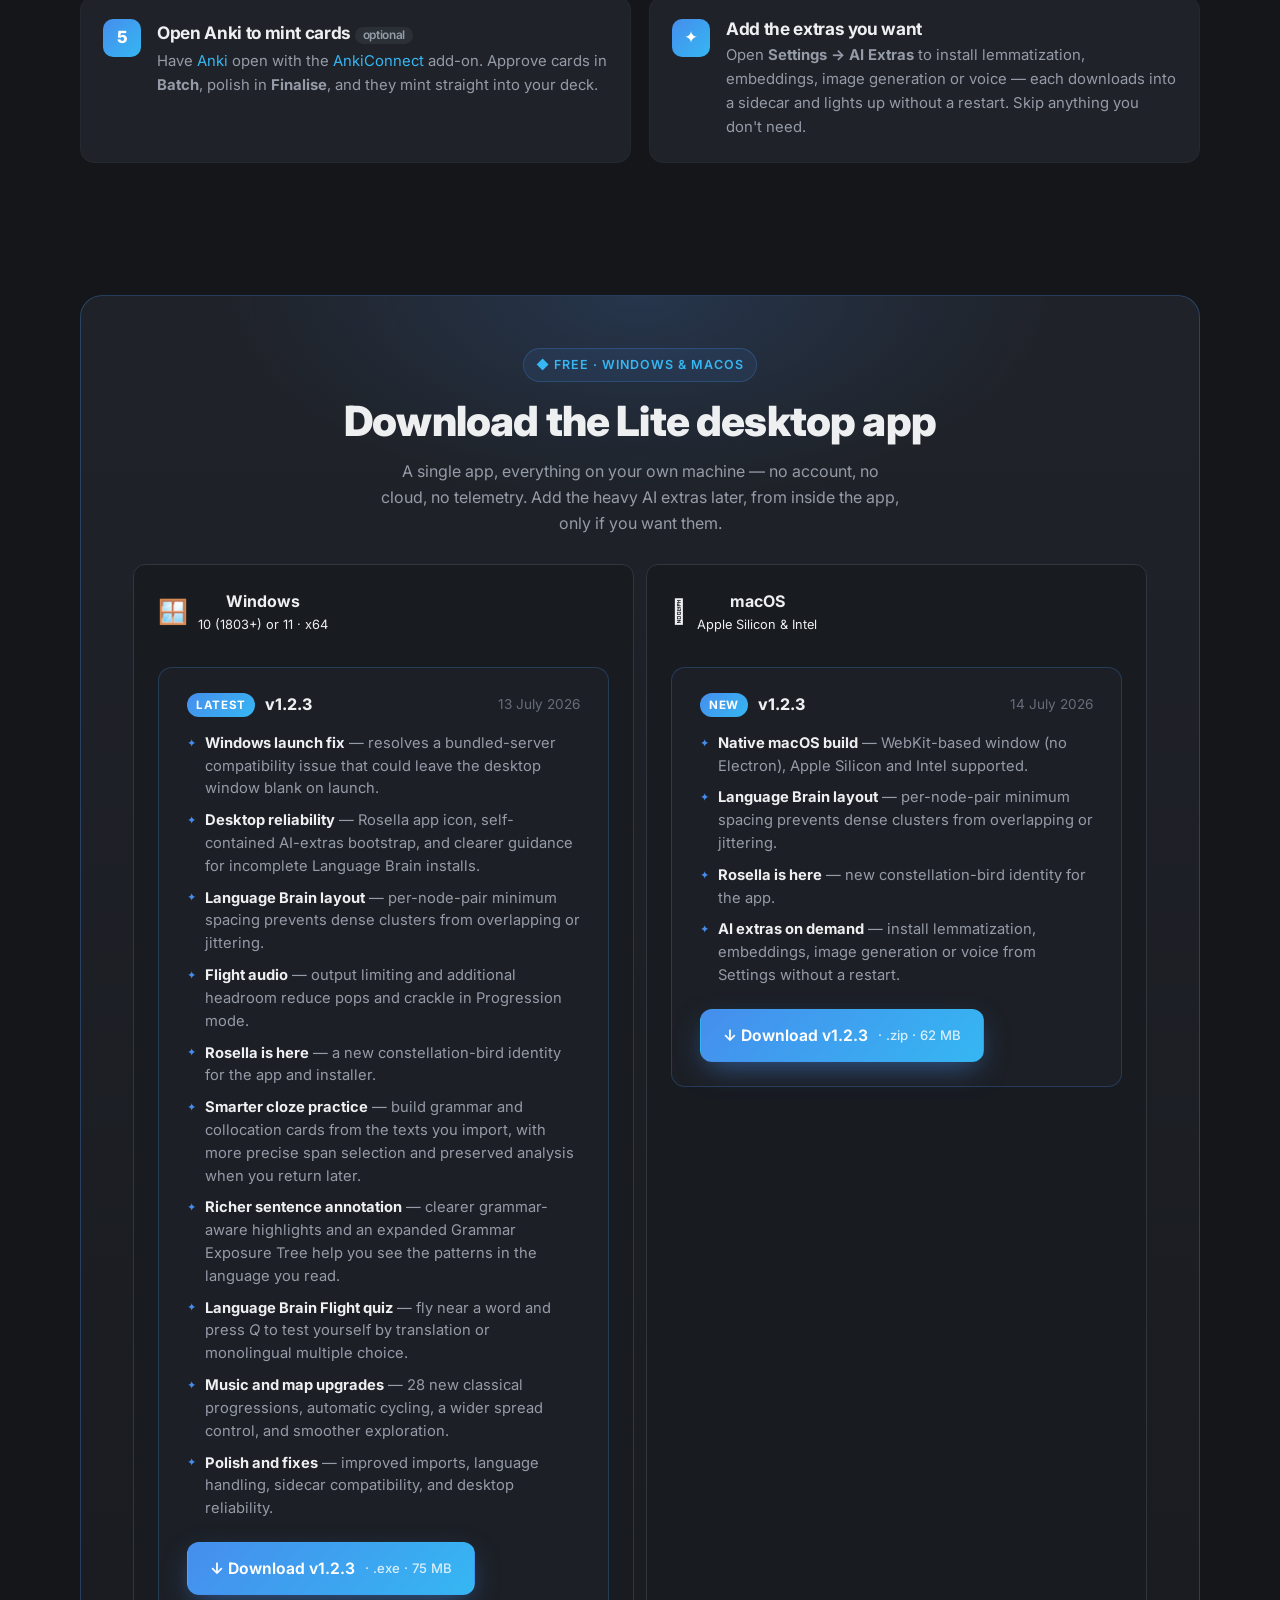
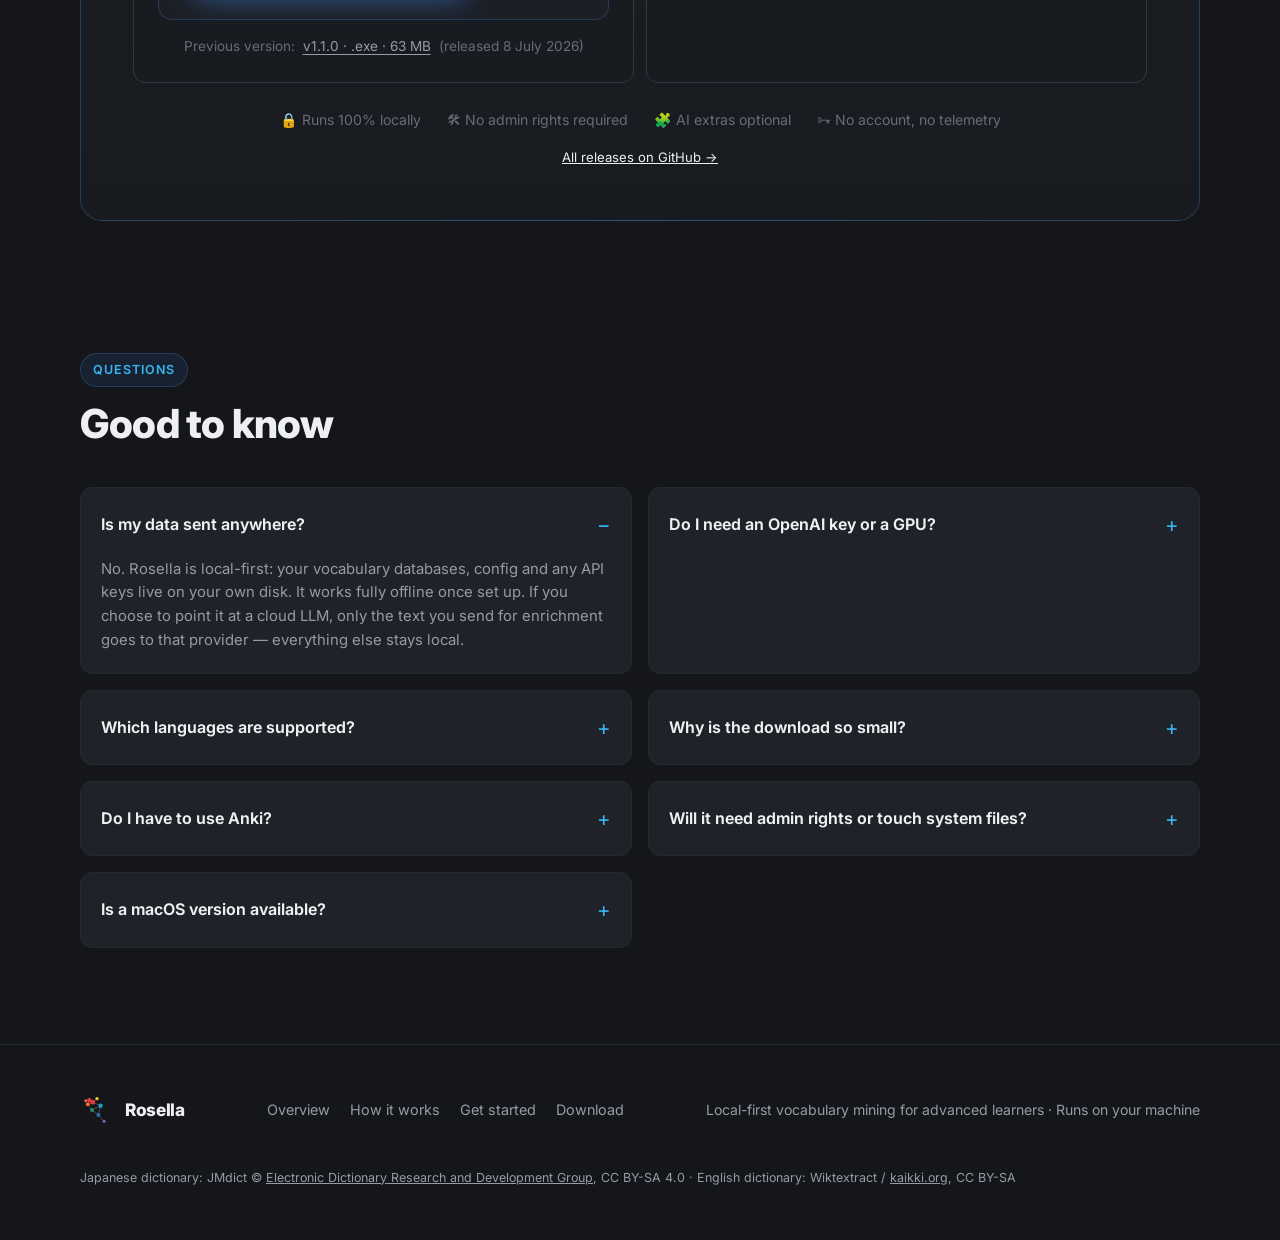
==== commit 05eb67f6: "fix: rename to Rosella.app, add xattr Gatekeeper instructions" ====
--- a/index.html
+++ b/index.html
@@ -271,7 +271,7 @@
     <div class="steps">
       <div class="step"><div class="num">1</div><div>
         <h3>Download &amp; install</h3>
-        <p><b>Windows:</b> Grab the installer below and run it. Installs per-user to <code>%LOCALAPPDATA%</code> — no admin rights required. The installer sets up the WebView2 runtime if needed.<br><br><b>macOS:</b> Download the ZIP below, unzip it, and drag <b>AdvocabDesktop.app</b> to your Applications folder. On first launch, right-click → <em>Open</em> to bypass Gatekeeper (unsigned build).</p>
+        <p><b>Windows:</b> Grab the installer below and run it. Installs per-user to <code>%LOCALAPPDATA%</code> — no admin rights required. The installer sets up the WebView2 runtime if needed.<br><br><b>macOS:</b> Download the ZIP below and unzip it. Before moving <b>Rosella.app</b> to Applications, open Terminal and run: <code>xattr -cr ~/Downloads/Rosella.app</code> — this removes the Gatekeeper quarantine flag that macOS adds to apps downloaded from the internet. Then drag it to Applications and double-click to launch.</p>
       </div></div>
       <div class="step"><div class="num">2</div><div>
         <h3>First launch &amp; setup wizard</h3>
@@ -372,7 +372,7 @@
       <details><summary>Why is the download so small?</summary><p>The Lite build deliberately ships nothing language- or ML-specific. Lemmatization models, embeddings, image generation and voice install on demand from Settings → AI Extras into a sandboxed sidecar environment — so you only download what you'll actually use.</p></details>
       <details><summary>Do I have to use Anki?</summary><p>Anki is the export target and where you ultimately study, but you can import, review and finalise cards without it open. Cards mint to Anki when you have it running with the AnkiConnect add-on.</p></details>
       <details><summary>Will it need admin rights or touch system files?</summary><p>No. On Windows it installs per-user into <code>%LOCALAPPDATA%</code>. Your databases and generated media live beside the app, so upgrades and removal are clean.</p></details>
-      <details><summary>Is a macOS version available?</summary><p>Yes. A native macOS build for Apple Silicon and Intel is available in the Download section above. Unzip, drag the app to Applications, and right-click → <em>Open</em> on first launch to bypass Gatekeeper (the build is currently unsigned).</p></details>
+      <details><summary>Is a macOS version available?</summary><p>Yes. Download the ZIP from the Download section, unzip it, then open Terminal and run <code>xattr -cr ~/Downloads/Rosella.app</code> before moving it to Applications. This removes the Gatekeeper quarantine flag macOS adds to unsigned apps downloaded from the internet — without it you'll see a "damaged" error.</p></details>
     </div>
   </div>
 </section>
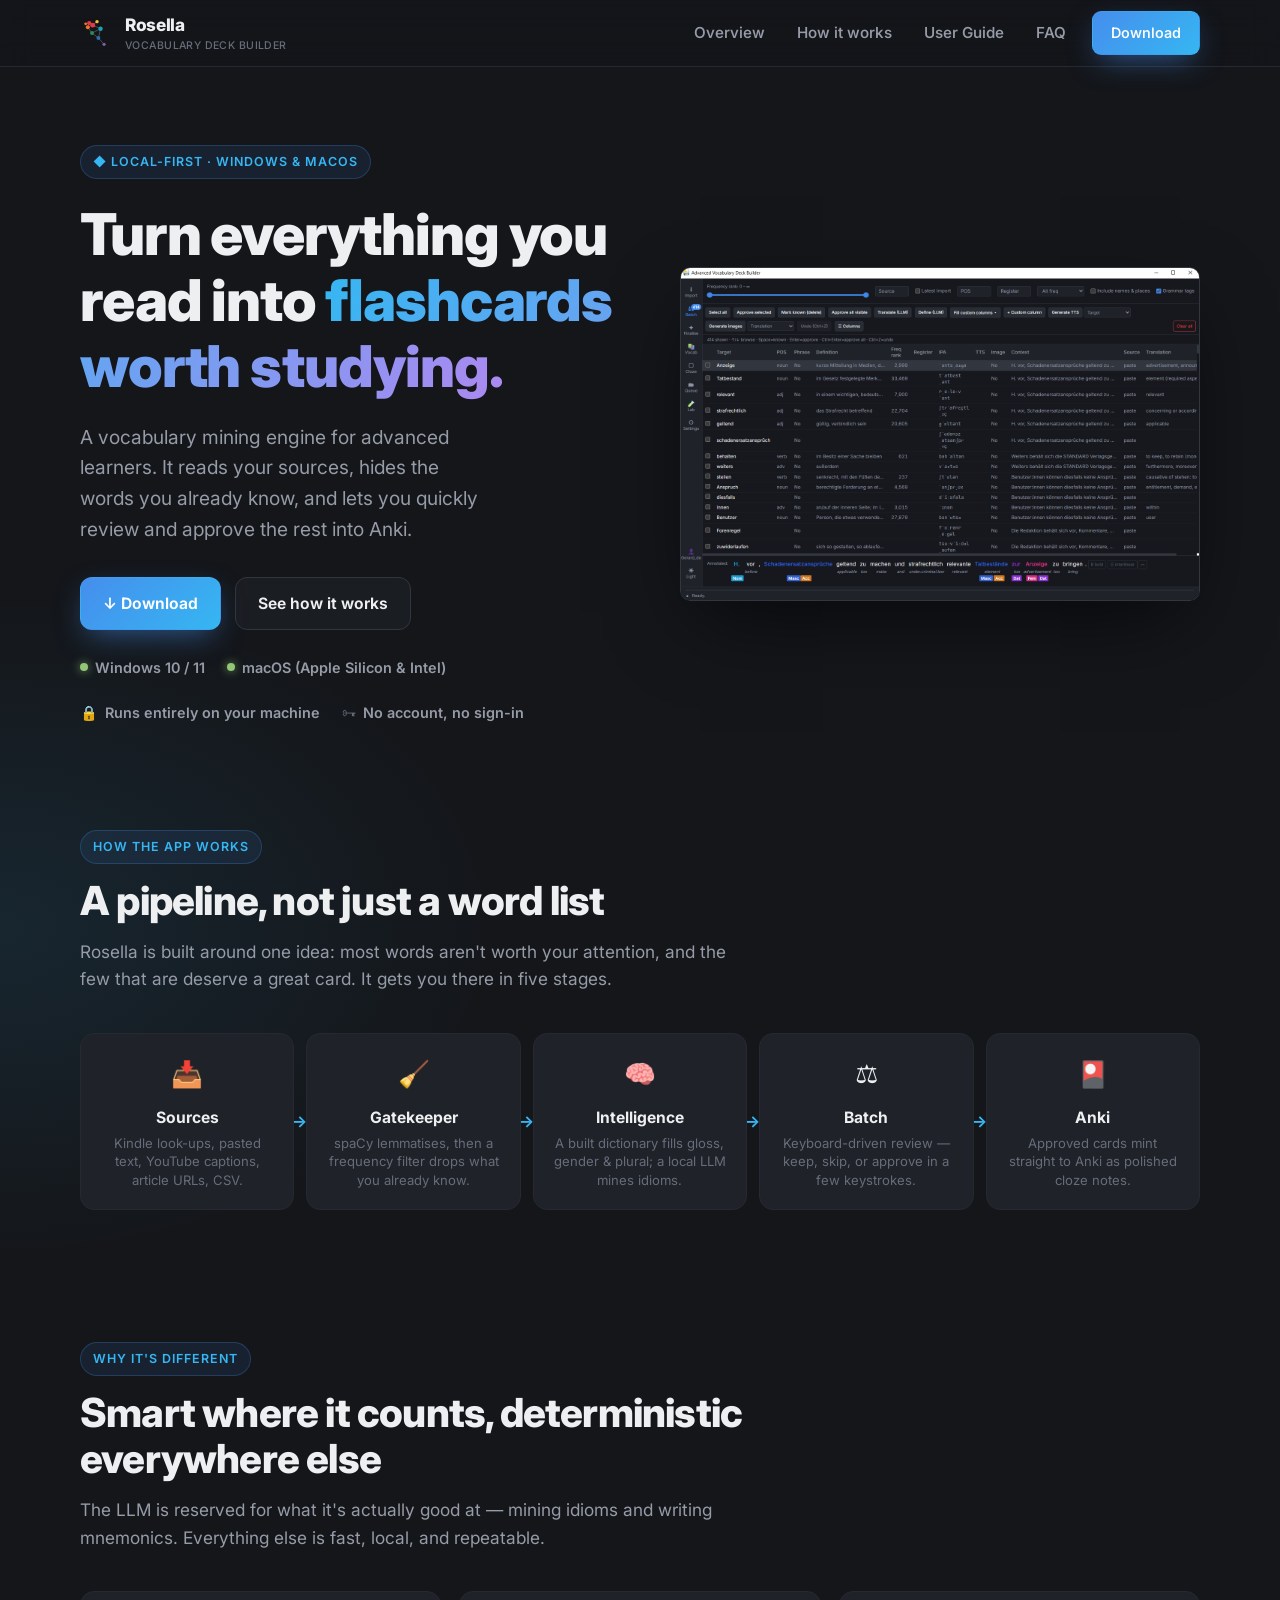
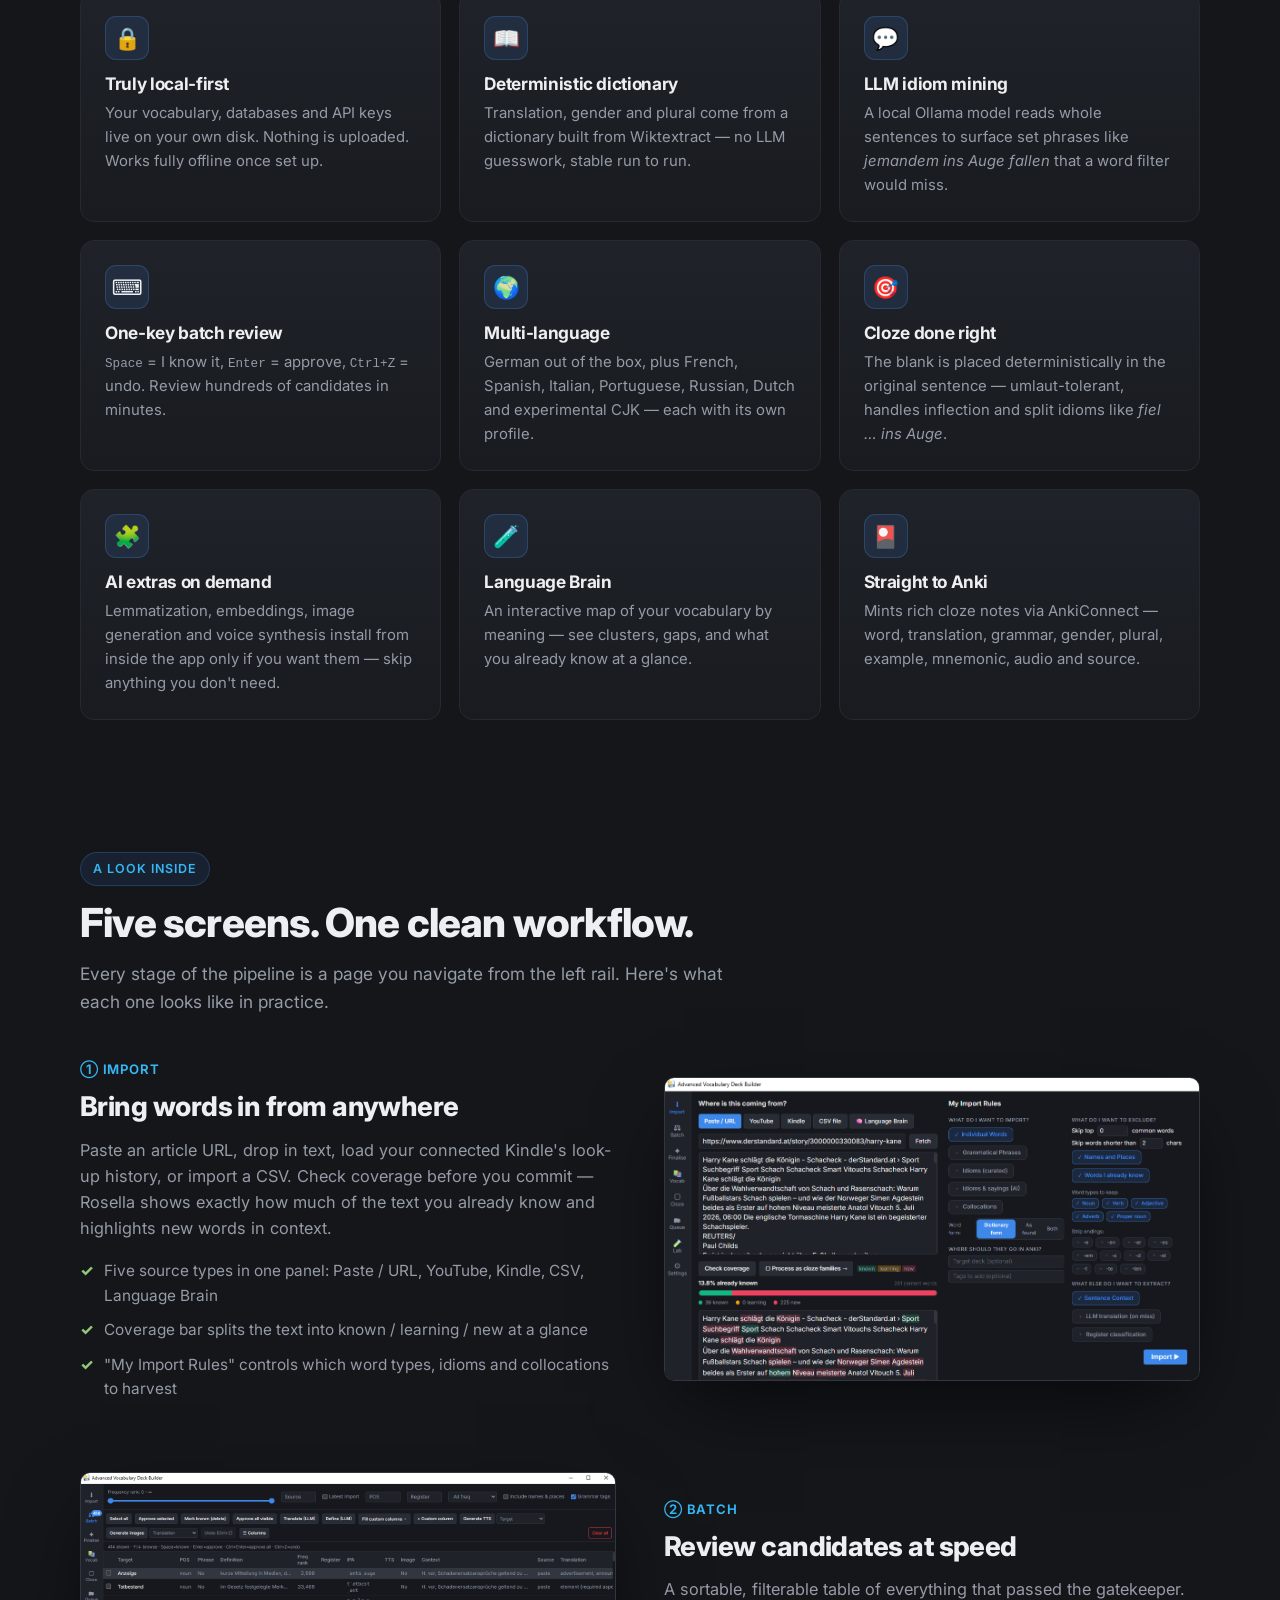
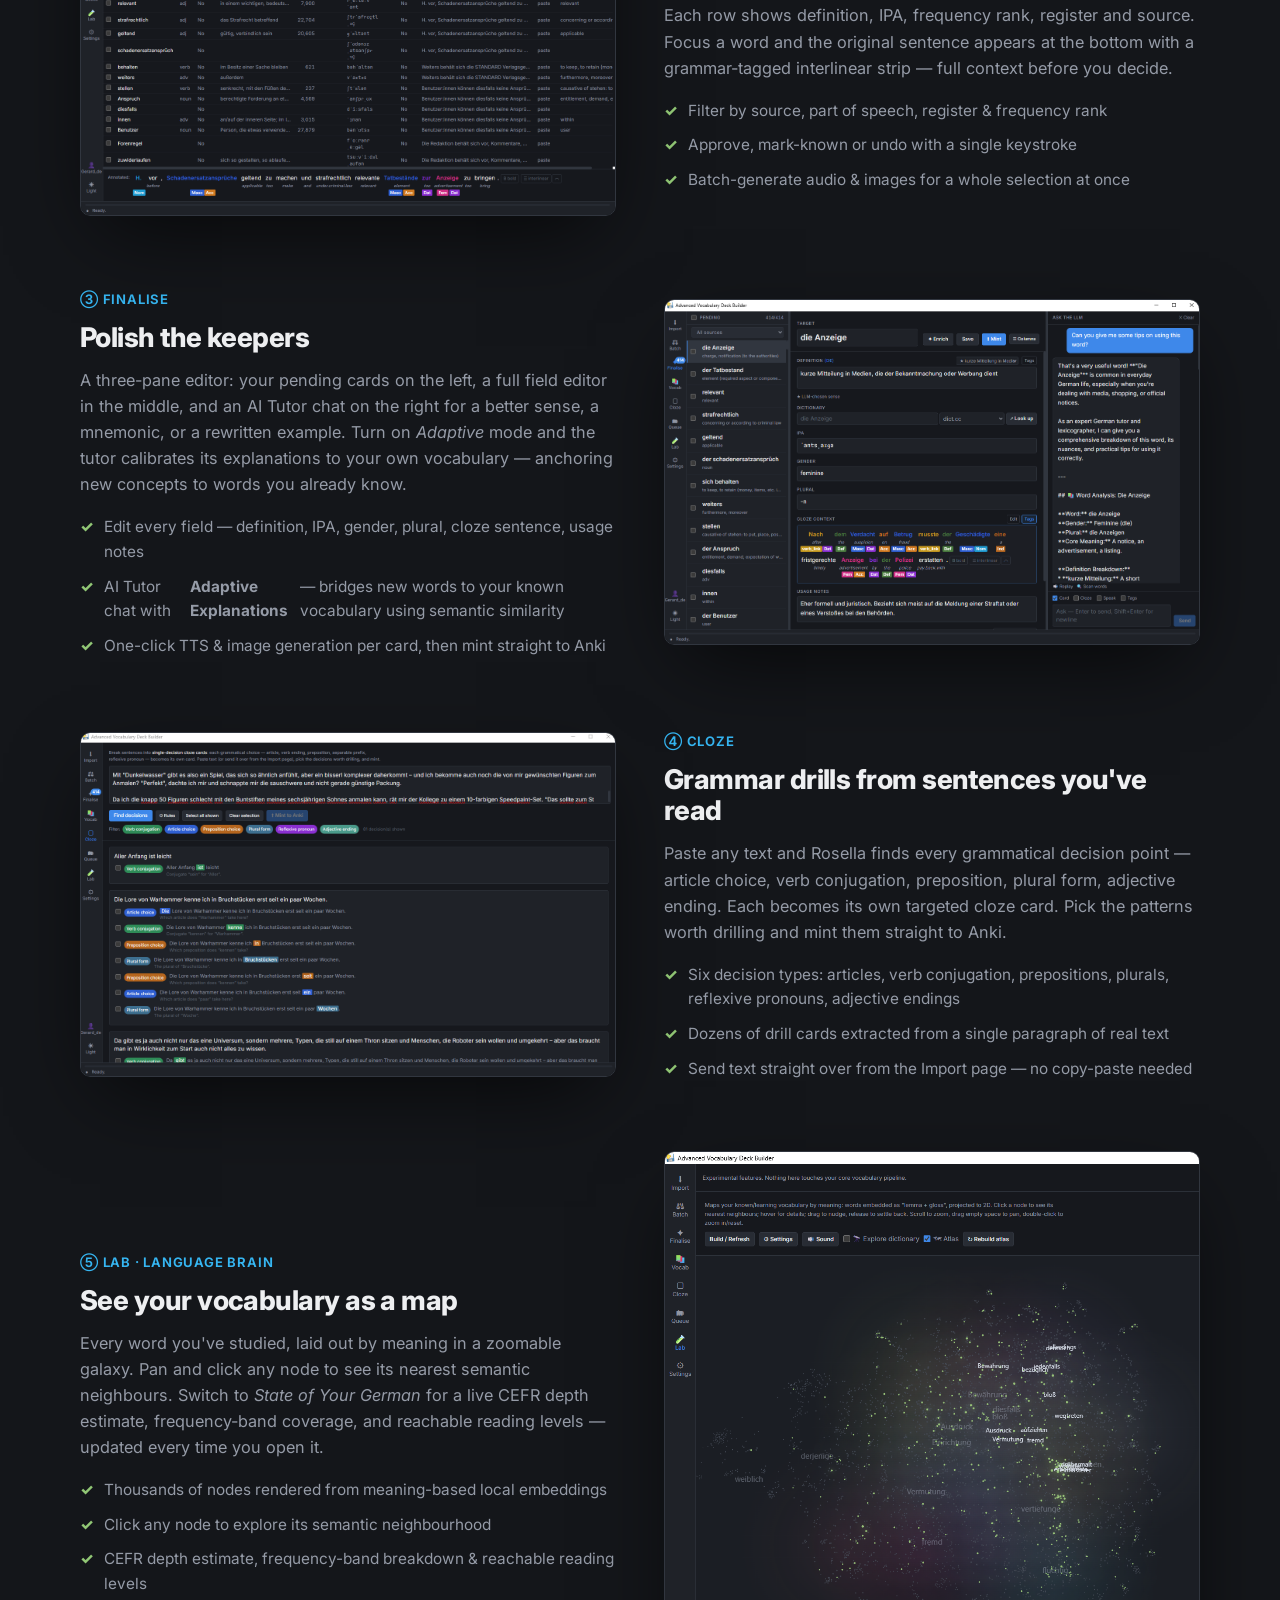
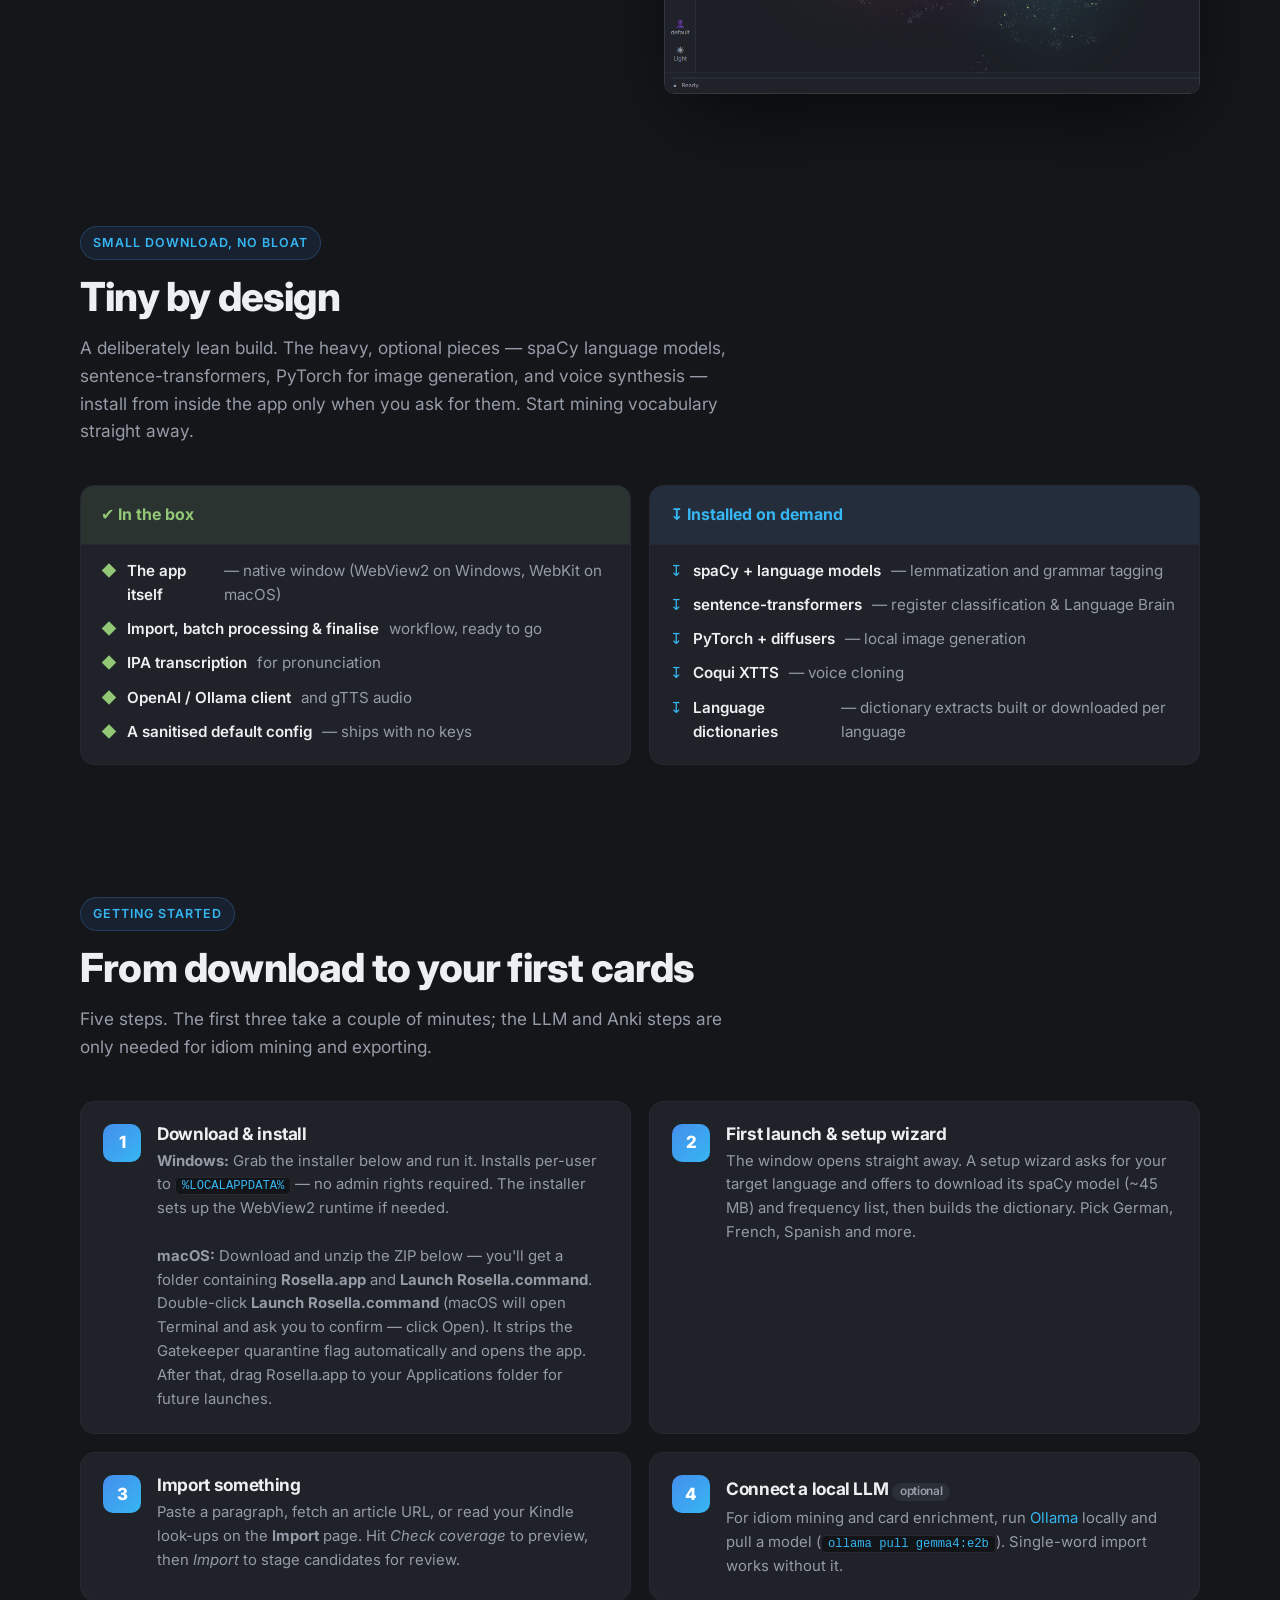
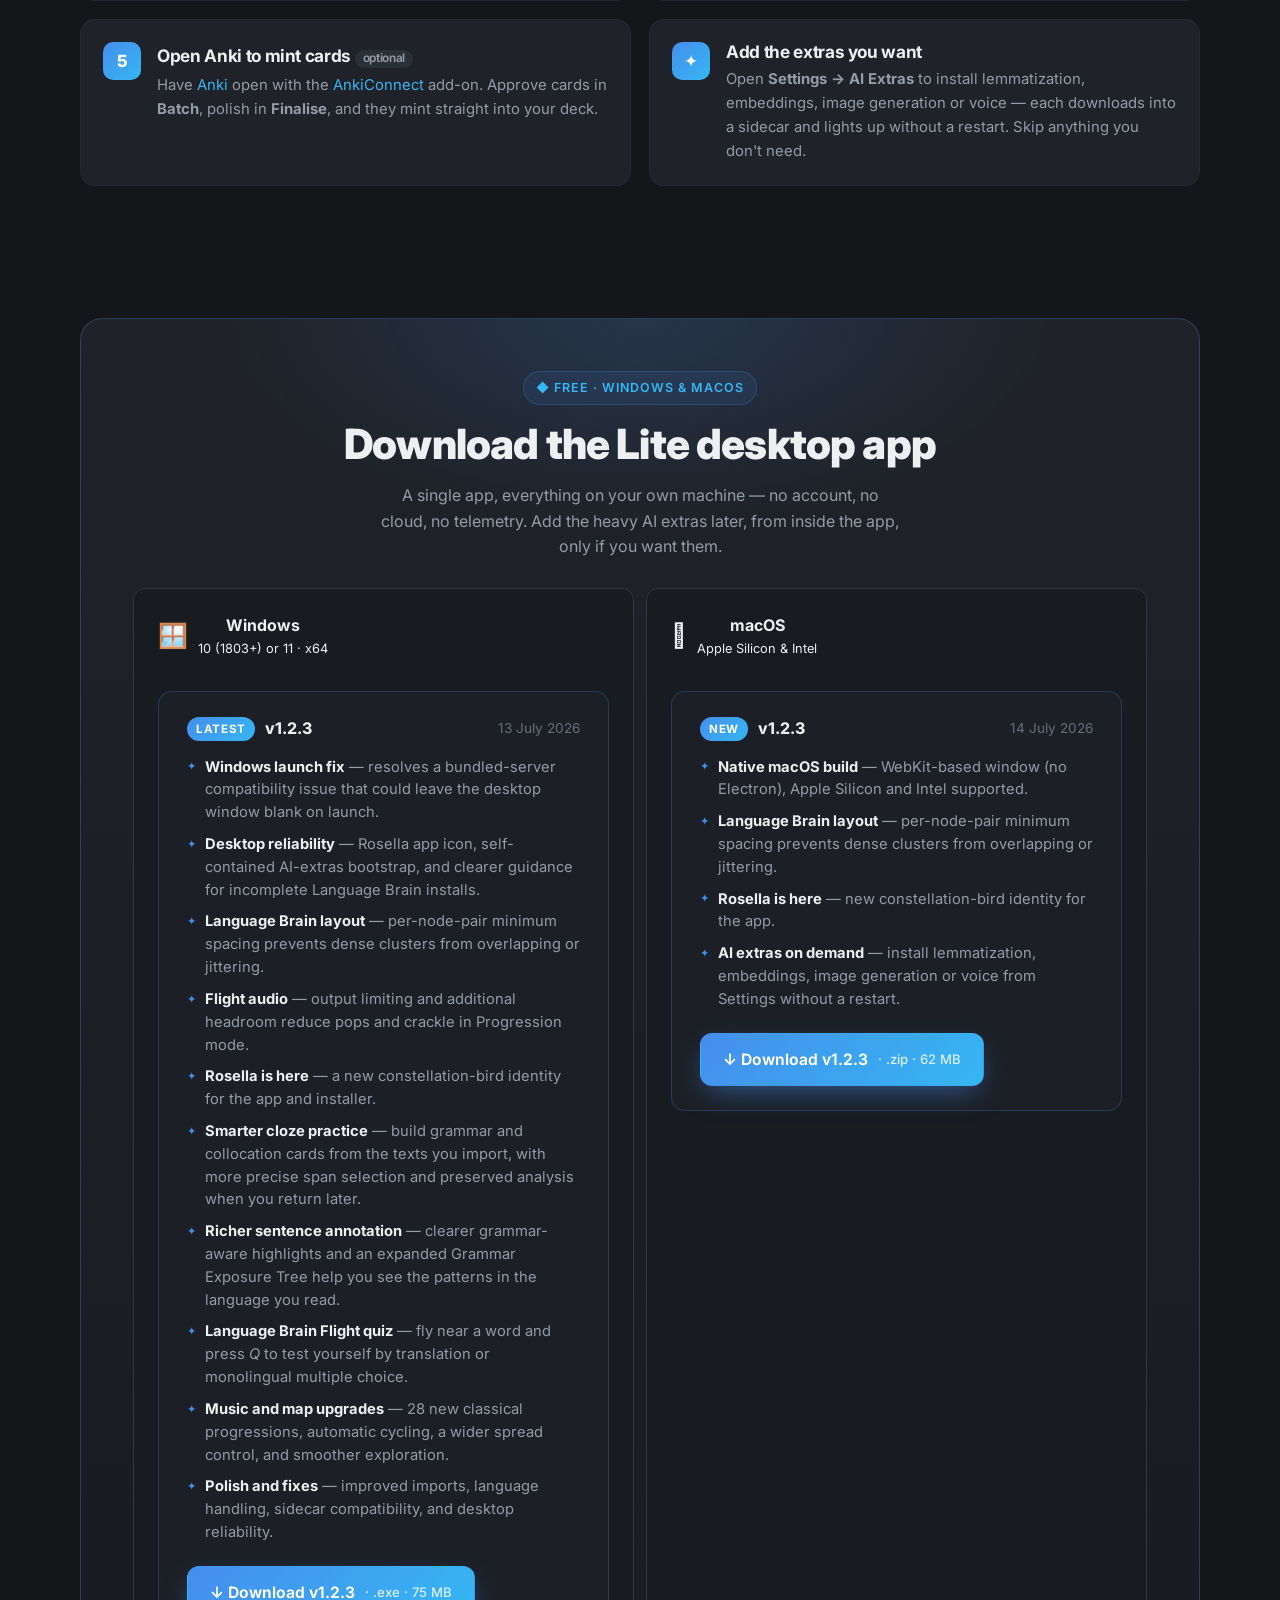
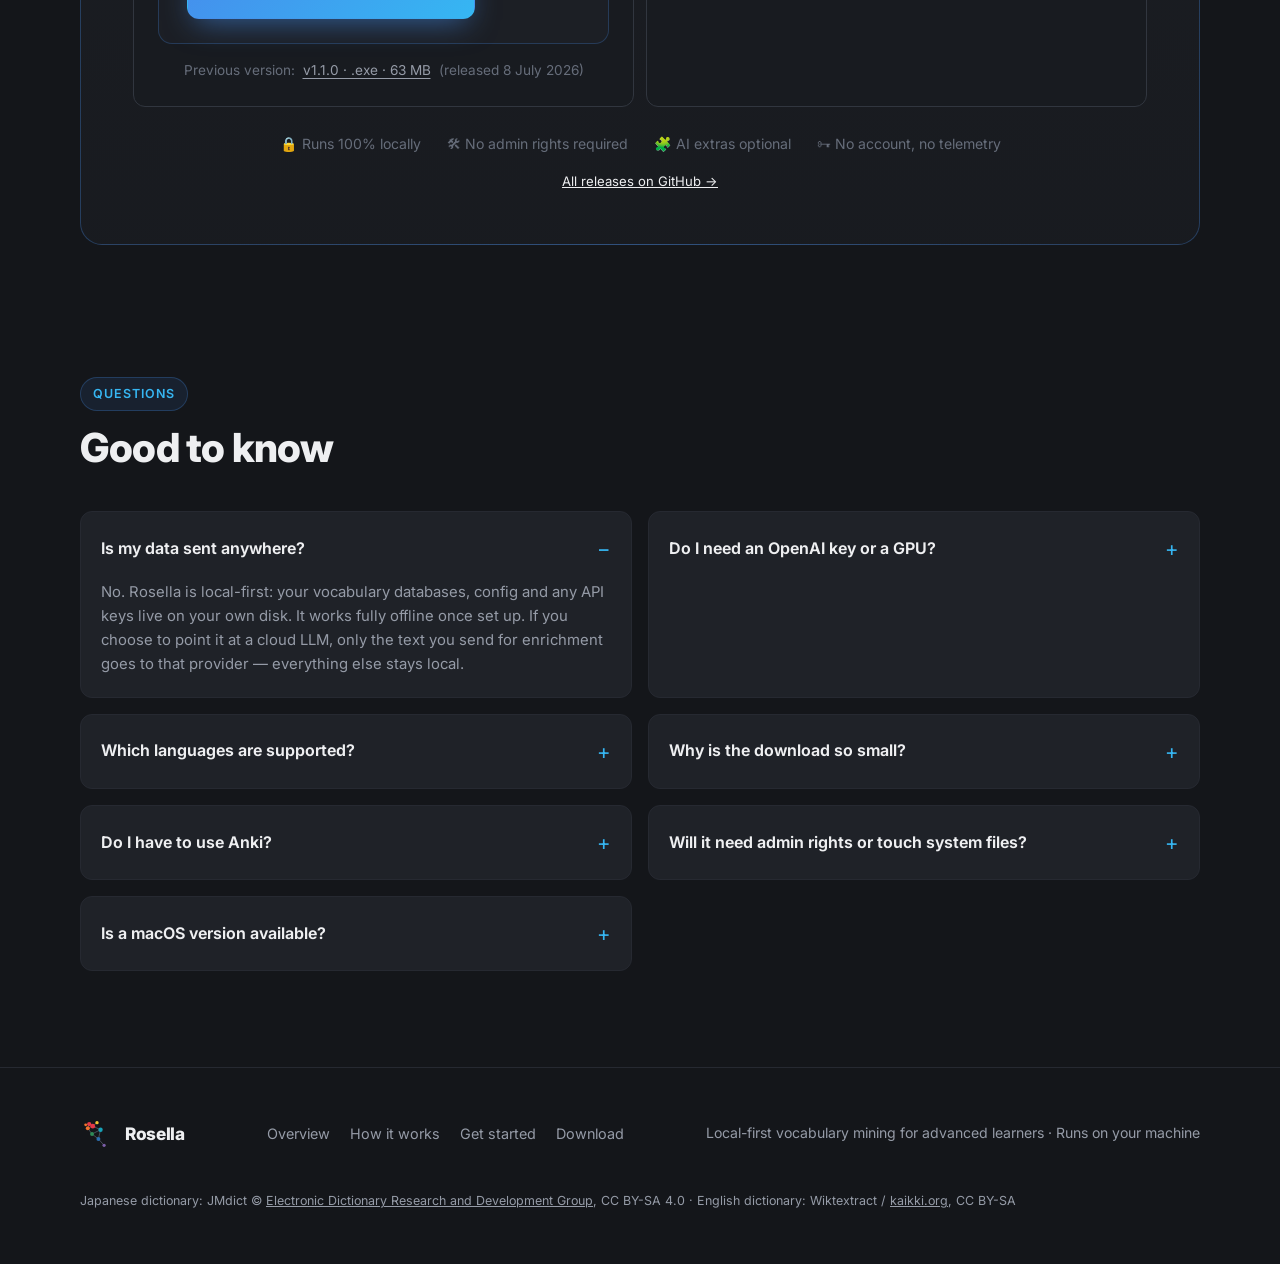
==== commit c55c805b: "fix: Launch Rosella.command replaces manual xattr instructions" ====
--- a/index.html
+++ b/index.html
@@ -271,7 +271,7 @@
     <div class="steps">
       <div class="step"><div class="num">1</div><div>
         <h3>Download &amp; install</h3>
-        <p><b>Windows:</b> Grab the installer below and run it. Installs per-user to <code>%LOCALAPPDATA%</code> — no admin rights required. The installer sets up the WebView2 runtime if needed.<br><br><b>macOS:</b> Download the ZIP below and unzip it. Before moving <b>Rosella.app</b> to Applications, open Terminal and run: <code>xattr -cr ~/Downloads/Rosella.app</code> — this removes the Gatekeeper quarantine flag that macOS adds to apps downloaded from the internet. Then drag it to Applications and double-click to launch.</p>
+        <p><b>Windows:</b> Grab the installer below and run it. Installs per-user to <code>%LOCALAPPDATA%</code> — no admin rights required. The installer sets up the WebView2 runtime if needed.<br><br><b>macOS:</b> Download and unzip the ZIP below — you'll get a folder containing <b>Rosella.app</b> and <b>Launch Rosella.command</b>. Double-click <b>Launch Rosella.command</b> (macOS will open Terminal and ask you to confirm — click Open). It strips the Gatekeeper quarantine flag automatically and opens the app. After that, drag Rosella.app to your Applications folder for future launches.</p>
       </div></div>
       <div class="step"><div class="num">2</div><div>
         <h3>First launch &amp; setup wizard</h3>
@@ -372,7 +372,7 @@
       <details><summary>Why is the download so small?</summary><p>The Lite build deliberately ships nothing language- or ML-specific. Lemmatization models, embeddings, image generation and voice install on demand from Settings → AI Extras into a sandboxed sidecar environment — so you only download what you'll actually use.</p></details>
       <details><summary>Do I have to use Anki?</summary><p>Anki is the export target and where you ultimately study, but you can import, review and finalise cards without it open. Cards mint to Anki when you have it running with the AnkiConnect add-on.</p></details>
       <details><summary>Will it need admin rights or touch system files?</summary><p>No. On Windows it installs per-user into <code>%LOCALAPPDATA%</code>. Your databases and generated media live beside the app, so upgrades and removal are clean.</p></details>
-      <details><summary>Is a macOS version available?</summary><p>Yes. Download the ZIP from the Download section, unzip it, then open Terminal and run <code>xattr -cr ~/Downloads/Rosella.app</code> before moving it to Applications. This removes the Gatekeeper quarantine flag macOS adds to unsigned apps downloaded from the internet — without it you'll see a "damaged" error.</p></details>
+      <details><summary>Is a macOS version available?</summary><p>Yes. Download the ZIP, unzip it, and double-click <b>Launch Rosella.command</b> — macOS will ask you to confirm, click Open. The script strips the Gatekeeper quarantine flag (which causes a "damaged" error on unsigned apps) and opens Rosella. After the first launch, drag Rosella.app to Applications for everyday use.</p></details>
     </div>
   </div>
 </section>
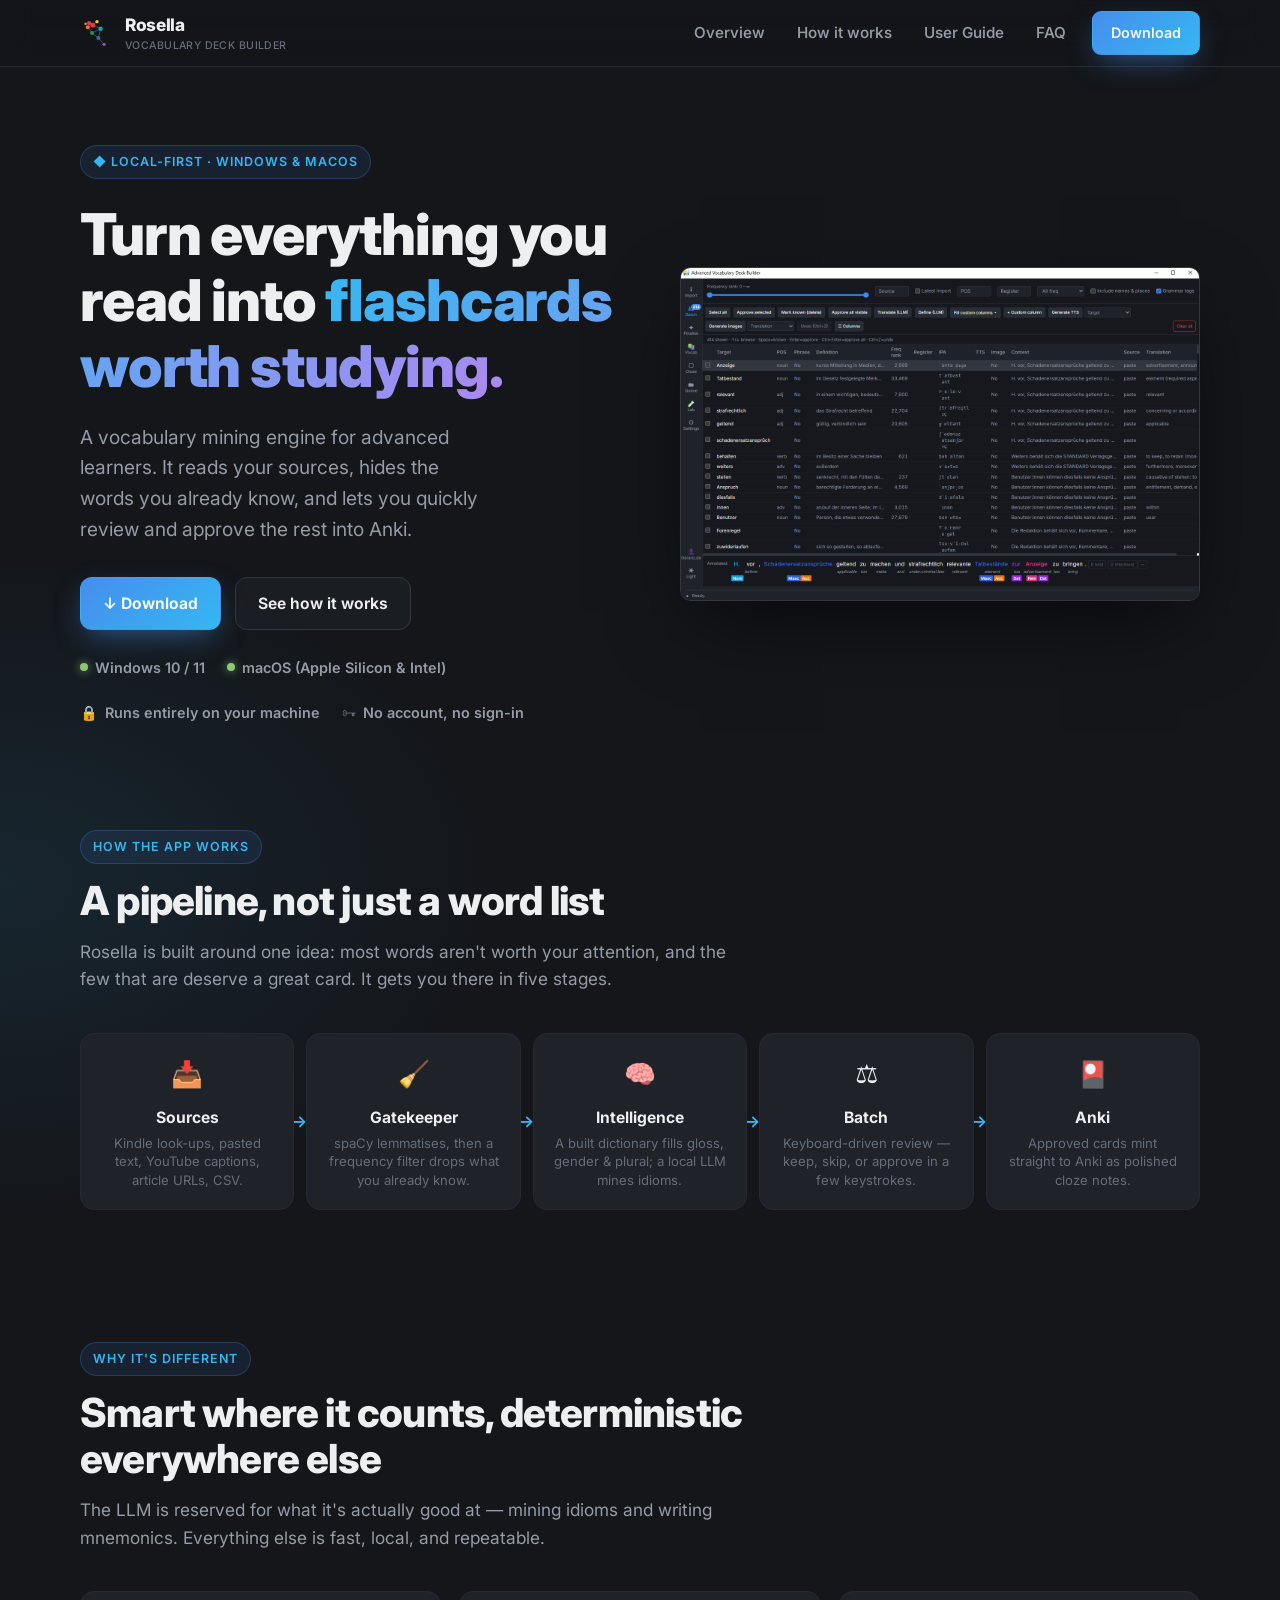
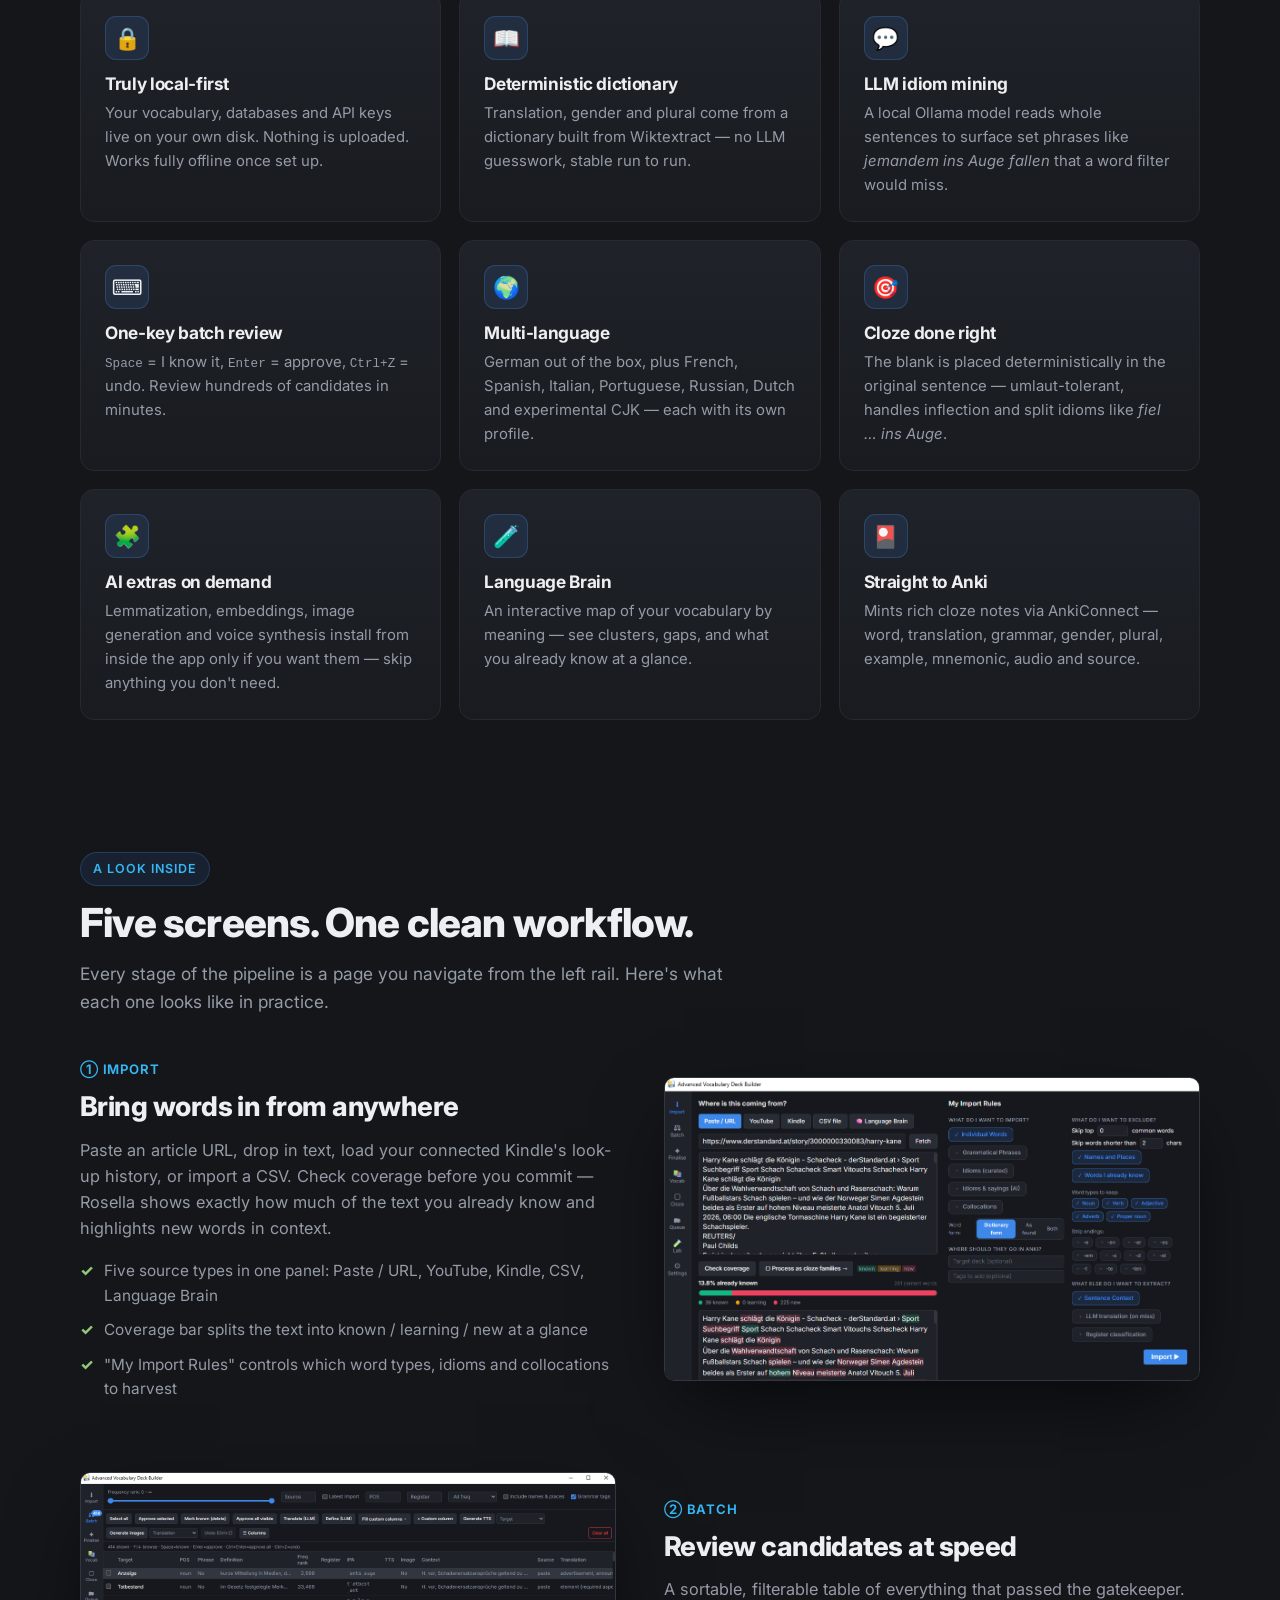
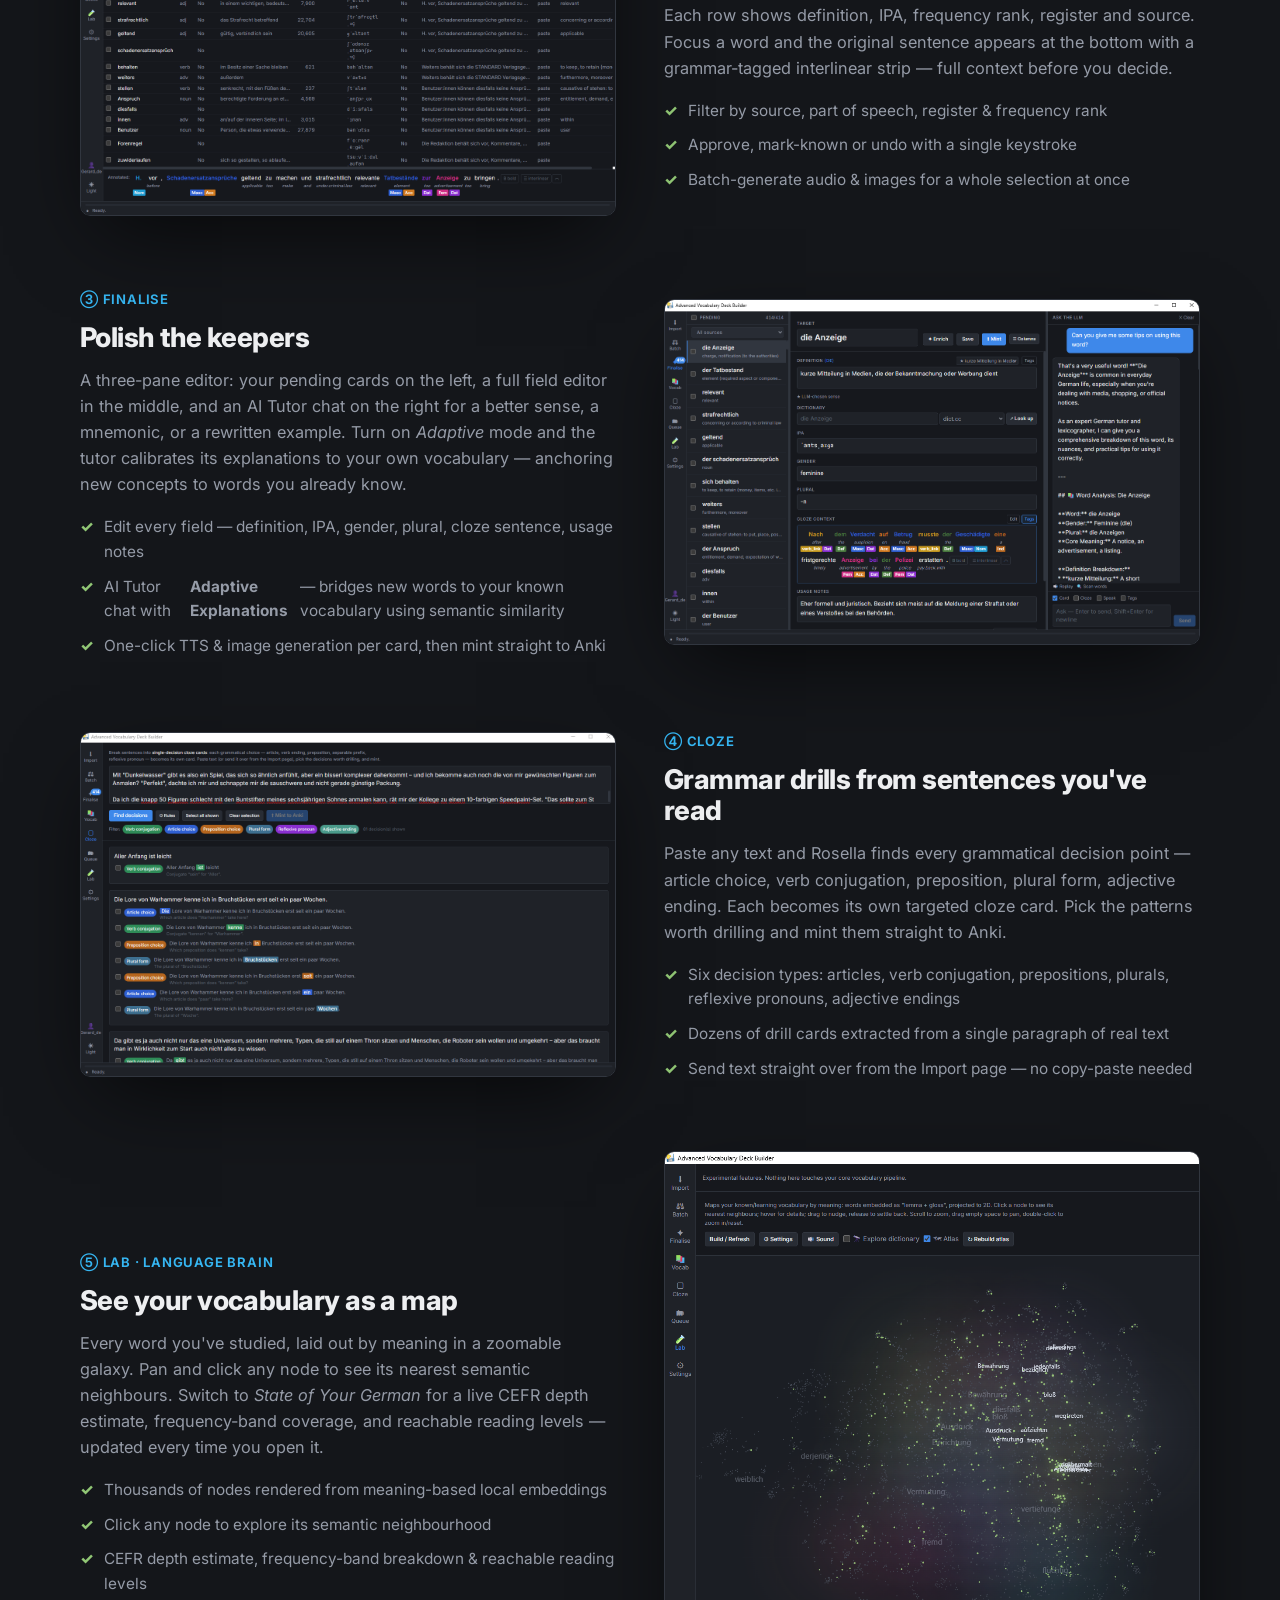
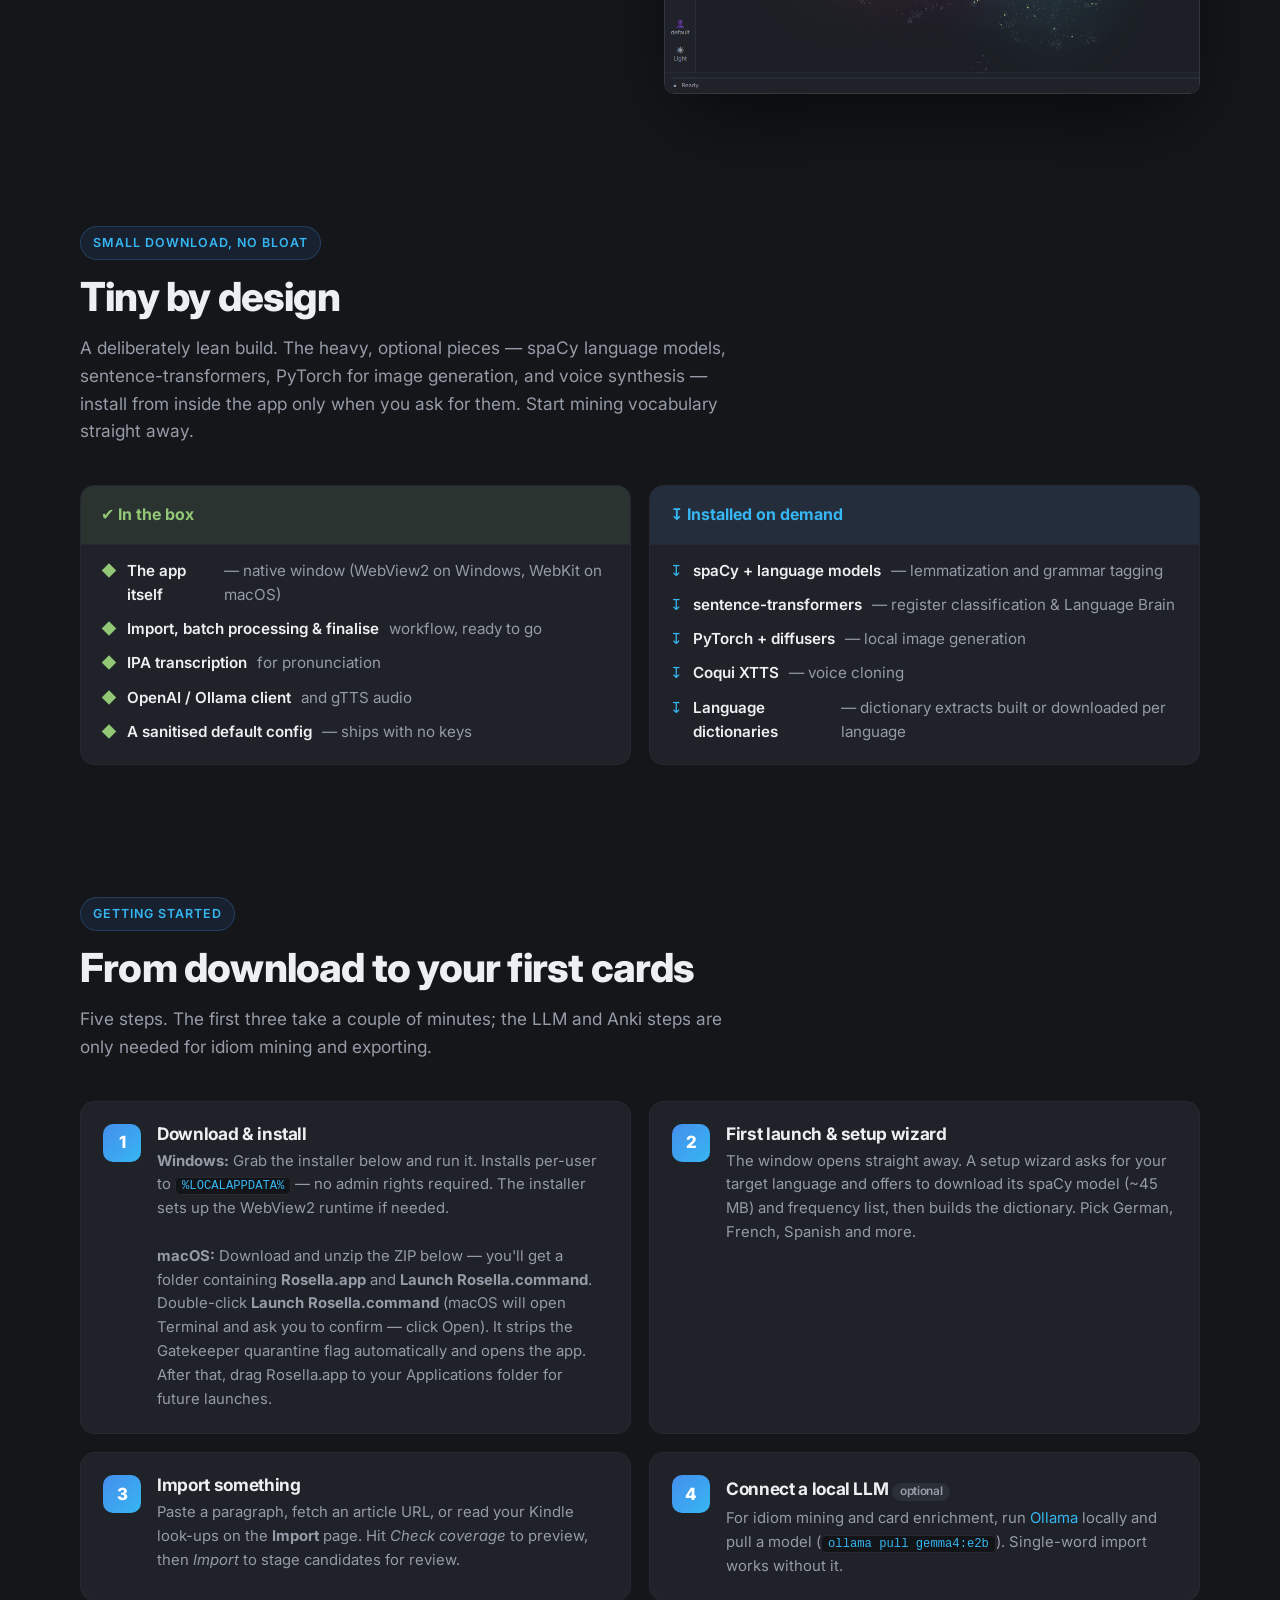
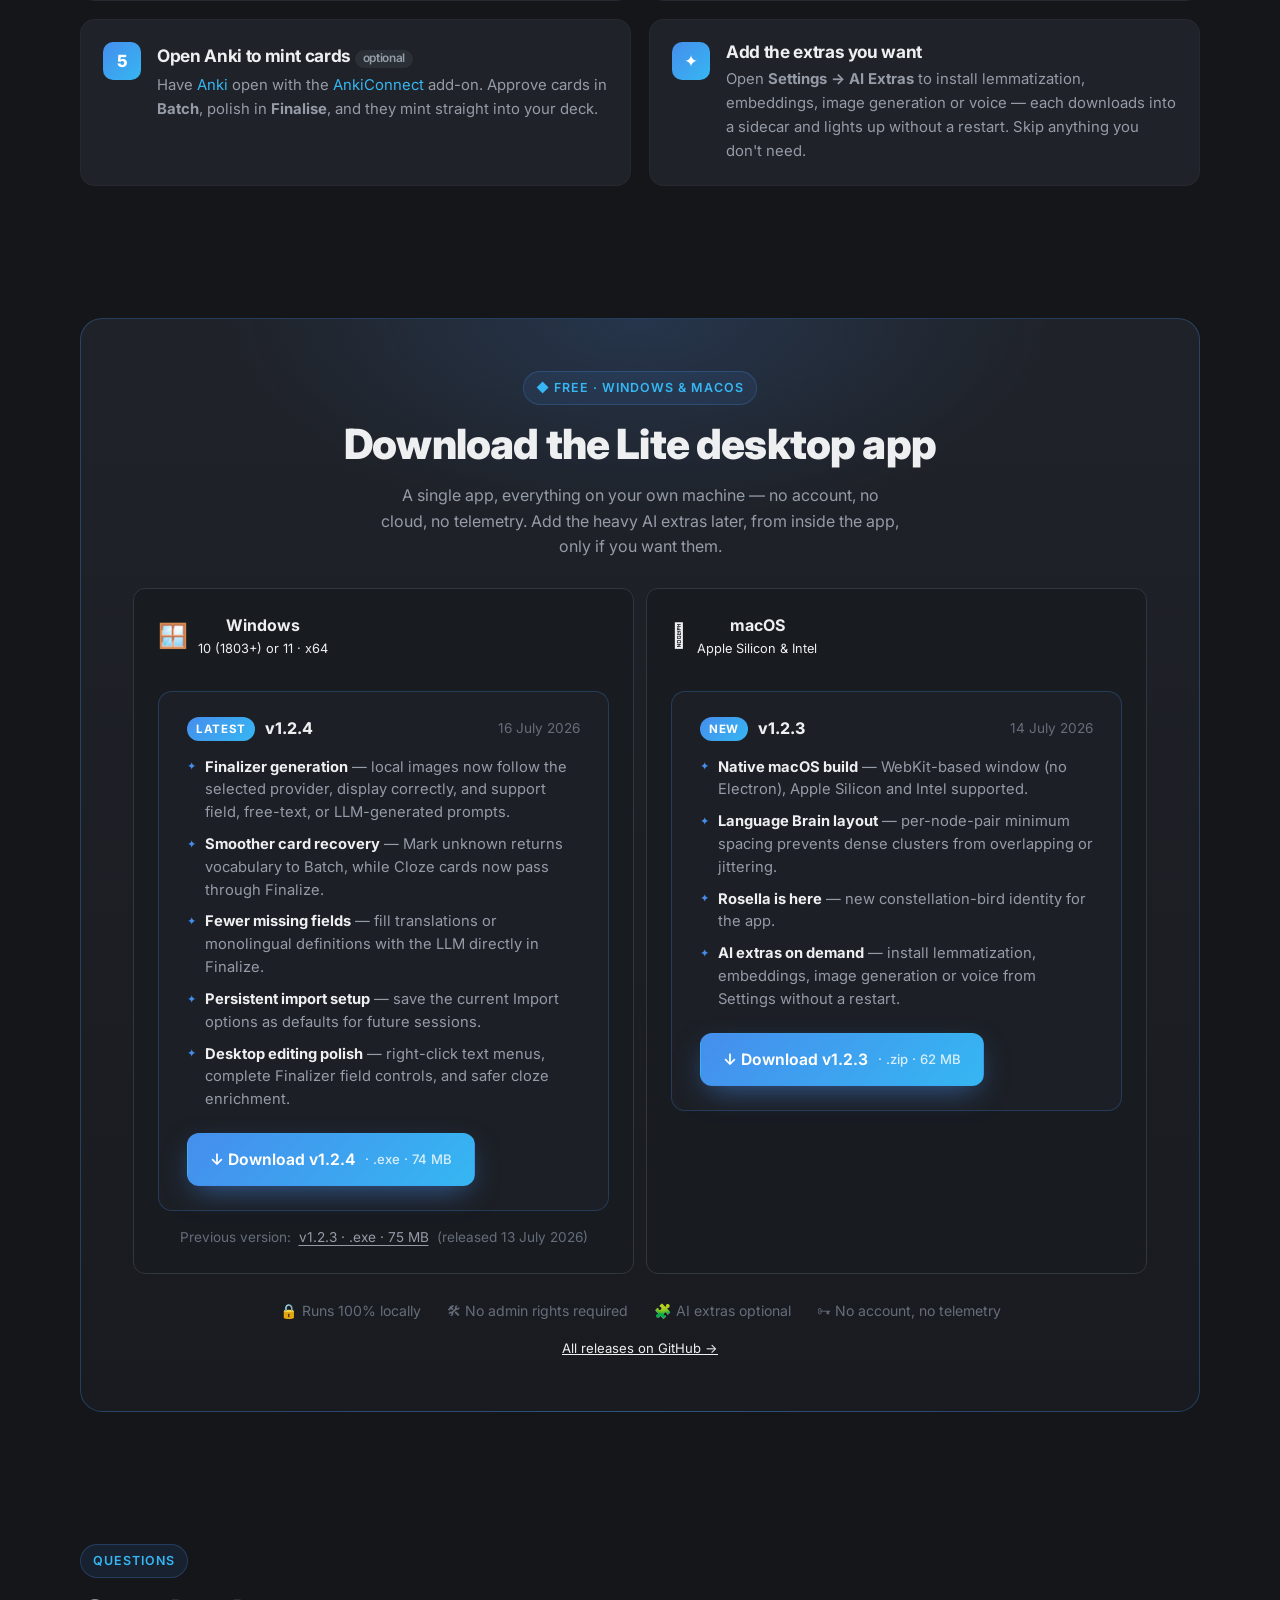
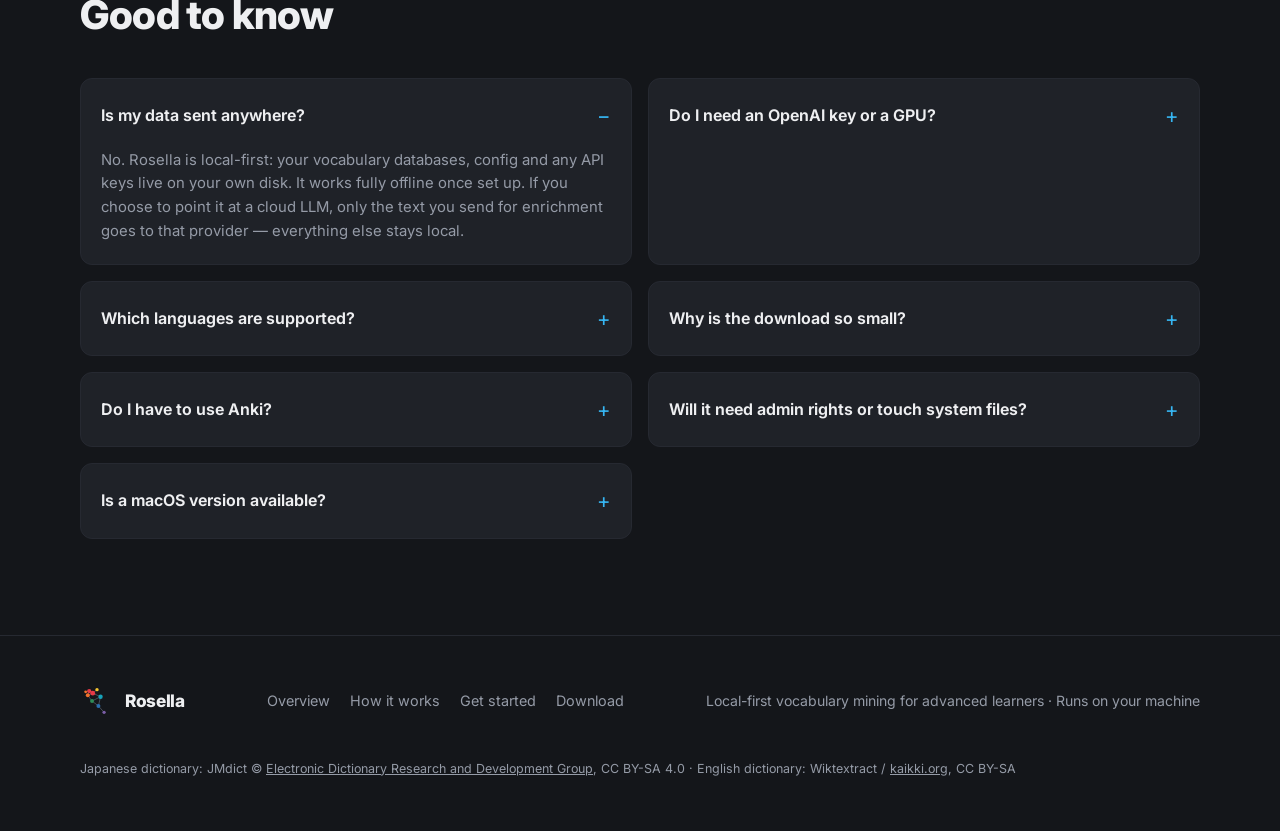
==== commit 8be1e517: "Publish Rosella 1.2.4 Windows release" ====
--- a/index.html
+++ b/index.html
@@ -312,22 +312,17 @@
             <div><div style="font-weight:700;font-size:1rem;">Windows</div><div style="font-size:.8rem;color:hsl(var(--text-muted));">10 (1803+) or 11 · x64</div></div>
           </div>
           <div class="release-current">
-            <div class="release-header"><span class="release-badge">Latest</span><span class="release-version">v1.2.3</span><span class="release-date">13 July 2026</span></div>
+            <div class="release-header"><span class="release-badge">Latest</span><span class="release-version">v1.2.4</span><span class="release-date">16 July 2026</span></div>
             <ul class="release-notes">
-              <li><b>Windows launch fix</b> — resolves a bundled-server compatibility issue that could leave the desktop window blank on launch.</li>
-              <li><b>Desktop reliability</b> — Rosella app icon, self-contained AI-extras bootstrap, and clearer guidance for incomplete Language Brain installs.</li>
-              <li><b>Language Brain layout</b> — per-node-pair minimum spacing prevents dense clusters from overlapping or jittering.</li>
-              <li><b>Flight audio</b> — output limiting and additional headroom reduce pops and crackle in Progression mode.</li>
-              <li><b>Rosella is here</b> — a new constellation-bird identity for the app and installer.</li>
-              <li><b>Smarter cloze practice</b> — build grammar and collocation cards from the texts you import, with more precise span selection and preserved analysis when you return later.</li>
-              <li><b>Richer sentence annotation</b> — clearer grammar-aware highlights and an expanded Grammar Exposure Tree help you see the patterns in the language you read.</li>
-              <li><b>Language Brain Flight quiz</b> — fly near a word and press <em>Q</em> to test yourself by translation or monolingual multiple choice.</li>
-              <li><b>Music and map upgrades</b> — 28 new classical progressions, automatic cycling, a wider spread control, and smoother exploration.</li>
-              <li><b>Polish and fixes</b> — improved imports, language handling, sidecar compatibility, and desktop reliability.</li>
+              <li><b>Finalizer generation</b> — local images now follow the selected provider, display correctly, and support field, free-text, or LLM-generated prompts.</li>
+              <li><b>Smoother card recovery</b> — Mark unknown returns vocabulary to Batch, while Cloze cards now pass through Finalize.</li>
+              <li><b>Fewer missing fields</b> — fill translations or monolingual definitions with the LLM directly in Finalize.</li>
+              <li><b>Persistent import setup</b> — save the current Import options as defaults for future sessions.</li>
+              <li><b>Desktop editing polish</b> — right-click text menus, complete Finalizer field controls, and safer cloze enrichment.</li>
             </ul>
-            <div class="cta"><a class="btn btn-primary" href="downloads/RosellaDeckBuilder-1.2.3-setup.exe" download>↓ Download v1.2.3 <span class="sz">· .exe · 75 MB</span></a></div>
-          </div>
-          <div class="release-prev" style="margin-top:16px;"><span class="release-prev-label">Previous version:</span><a href="downloads/AdvocabDeckBuilder-1.1.0-setup.exe" download class="release-prev-link">v1.1.0 · .exe · 63 MB</a><span class="release-prev-date">(released 8 July 2026)</span></div>
+            <div class="cta"><a class="btn btn-primary" href="downloads/RosellaDeckBuilder-1.2.4-setup.exe" download>↓ Download v1.2.4 <span class="sz">· .exe · 74 MB</span></a></div>
+          </div>
+          <div class="release-prev" style="margin-top:16px;"><span class="release-prev-label">Previous version:</span><a href="downloads/RosellaDeckBuilder-1.2.3-setup.exe" download class="release-prev-link">v1.2.3 · .exe · 75 MB</a><span class="release-prev-date">(released 13 July 2026)</span></div>
         </div>
         <div style="flex:1;min-width:280px;background:hsl(var(--surface-2));border:1px solid hsl(var(--border));border-radius:12px;padding:24px;">
           <div style="display:flex;align-items:center;gap:10px;margin-bottom:16px;"><span style="font-size:1.5rem;"></span><div><div style="font-weight:700;font-size:1rem;">macOS</div><div style="font-size:.8rem;color:hsl(var(--text-muted));">Apple Silicon &amp; Intel</div></div></div>
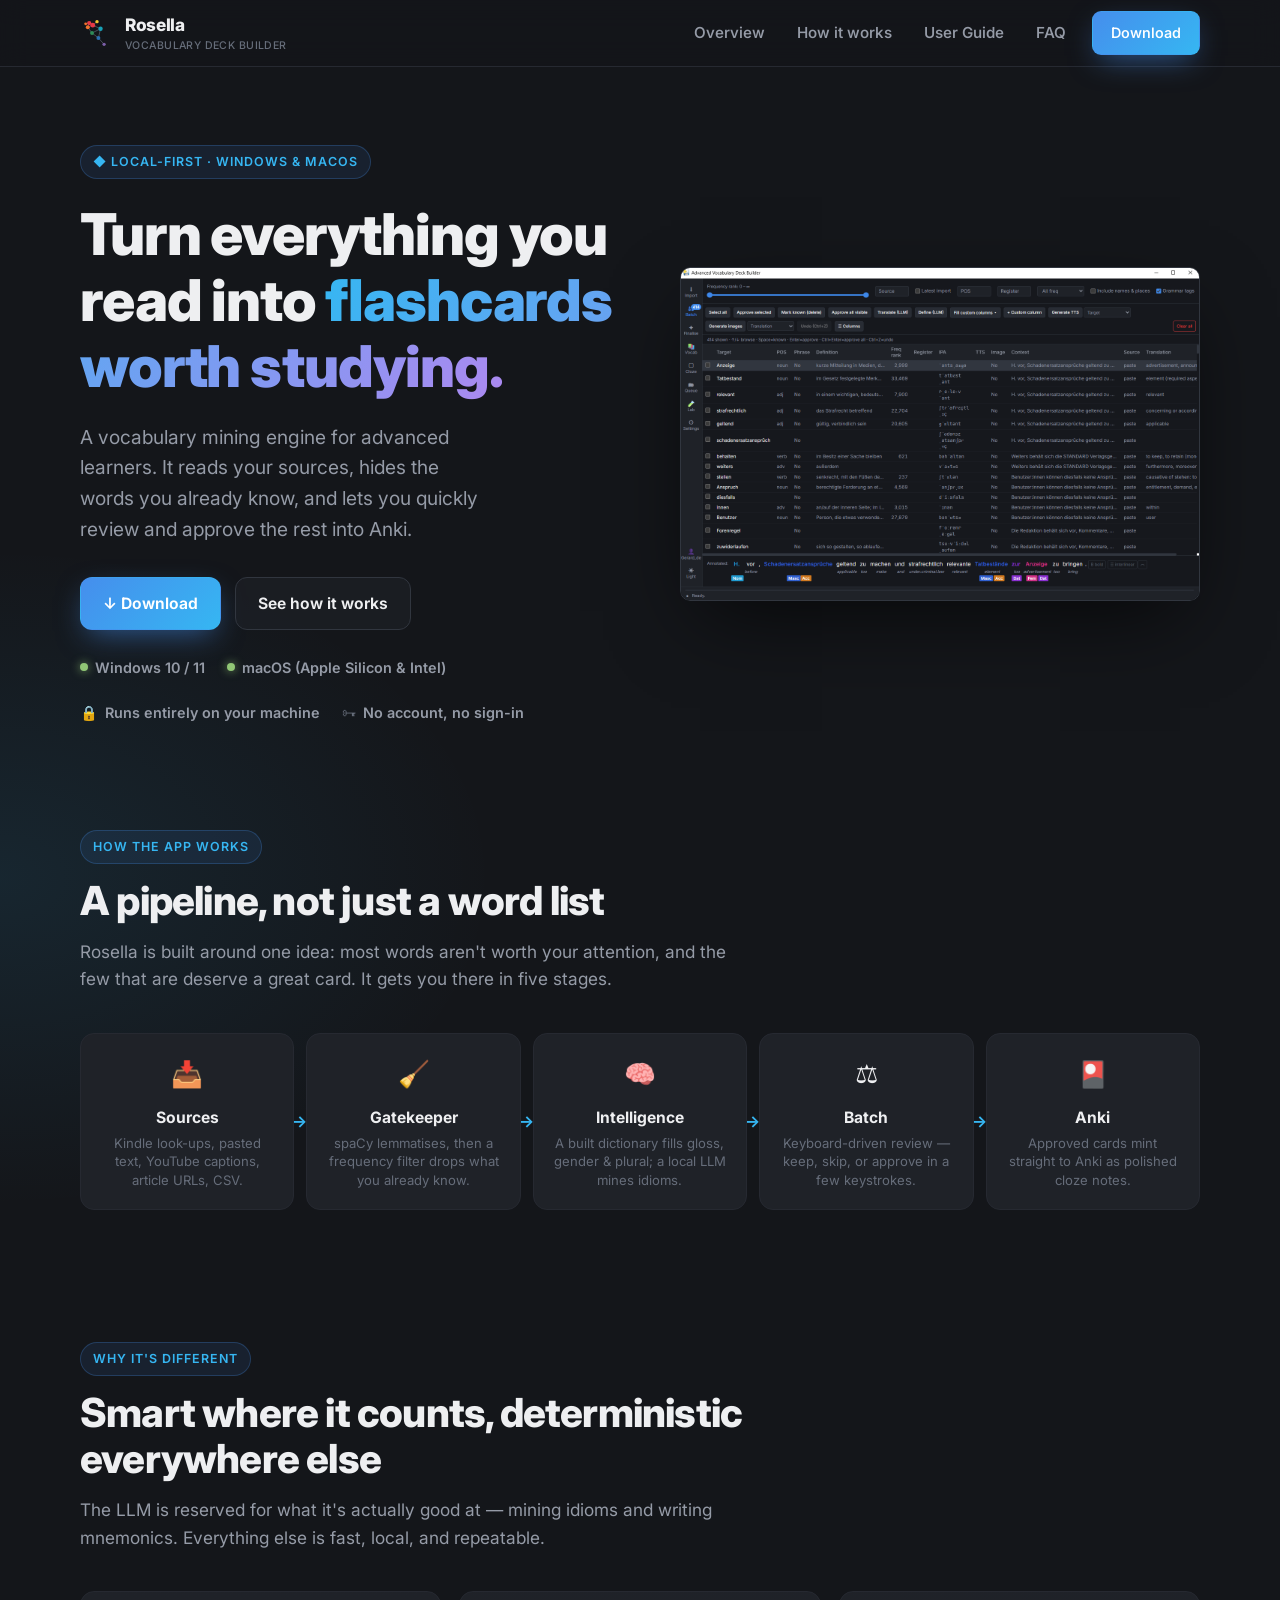
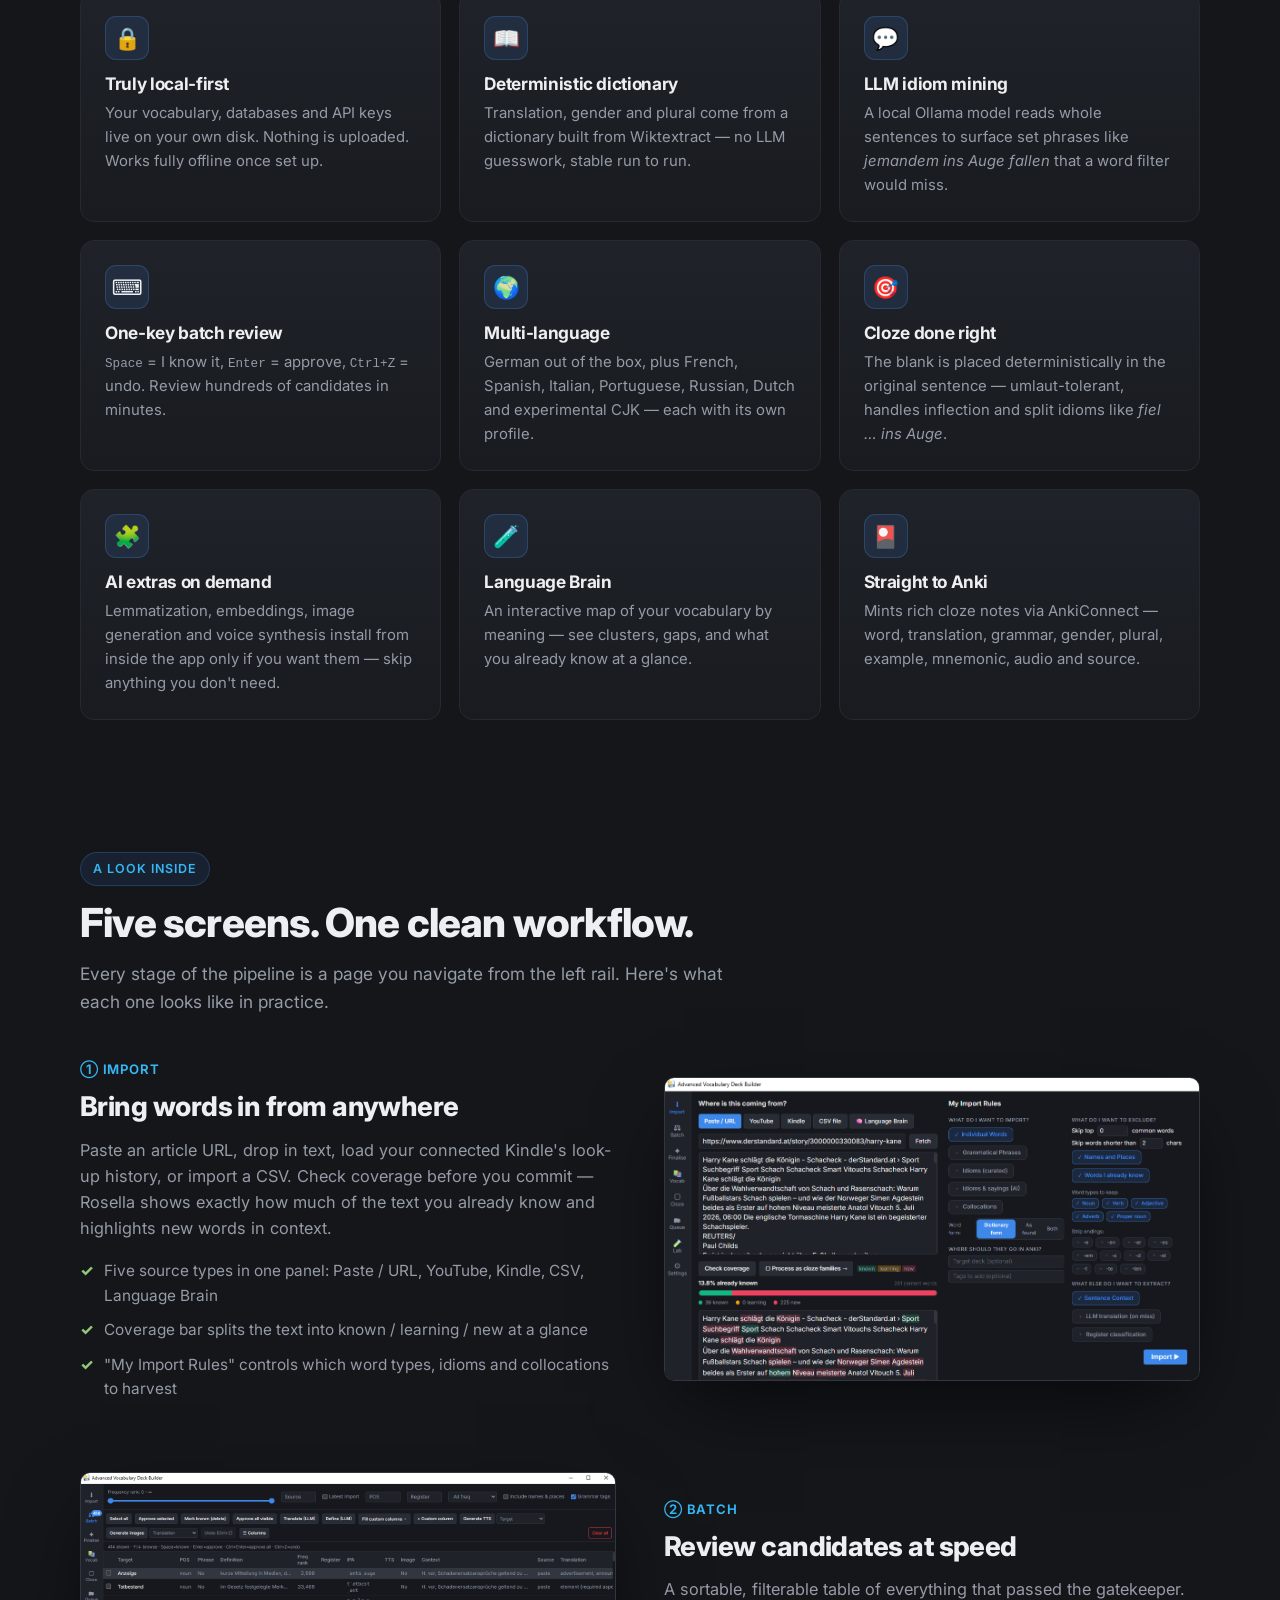
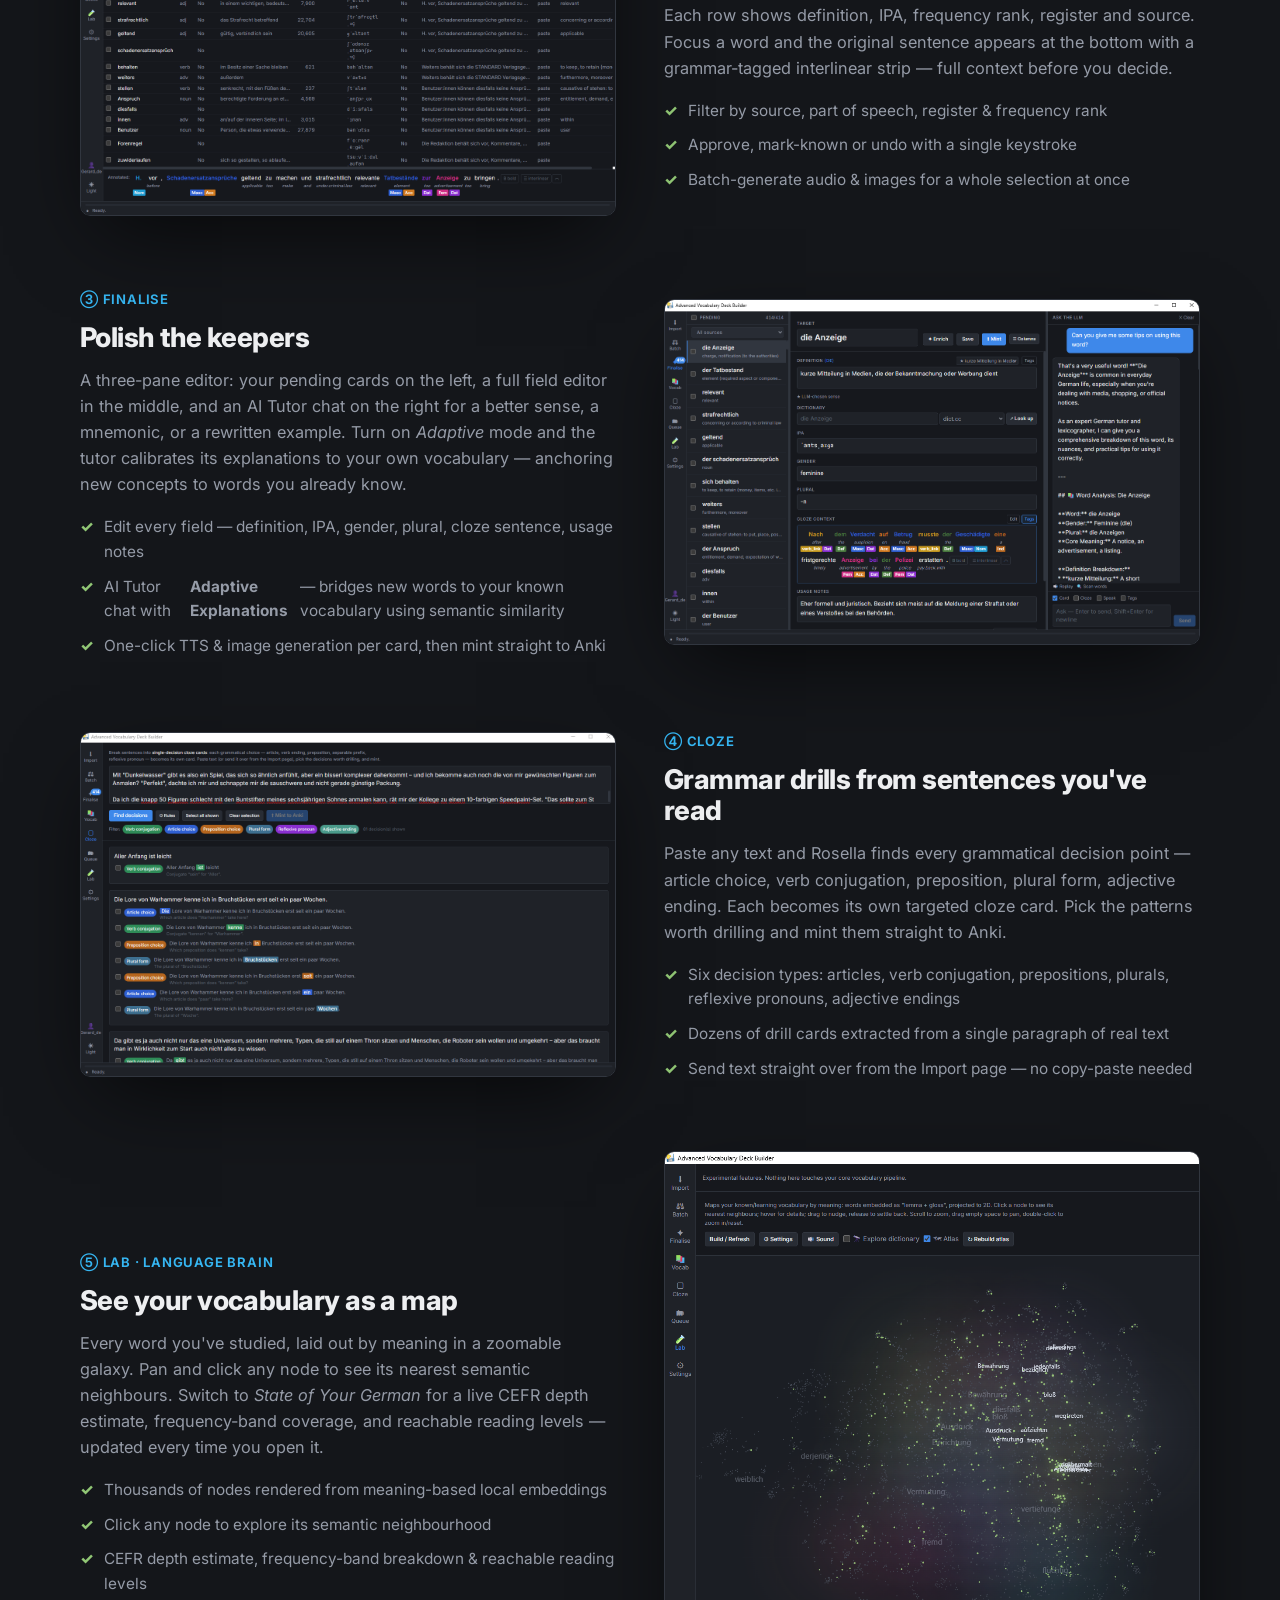
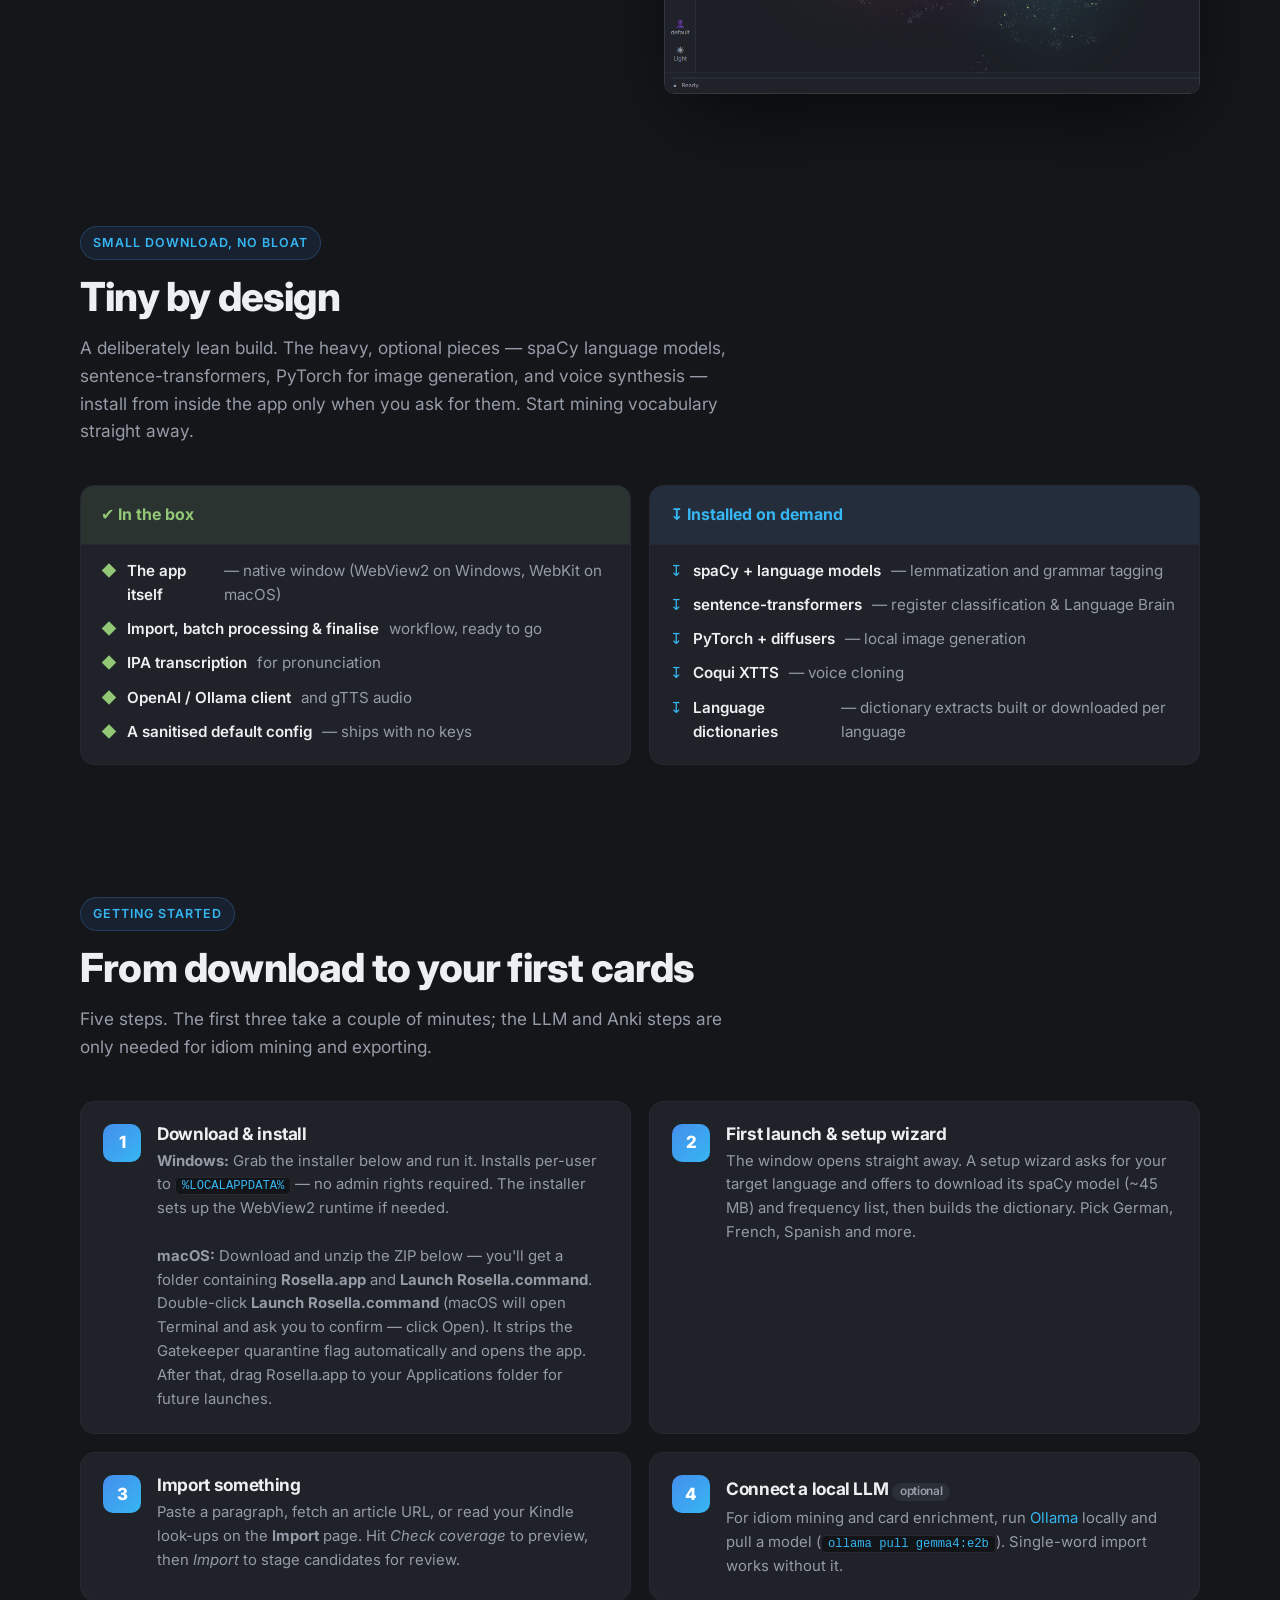
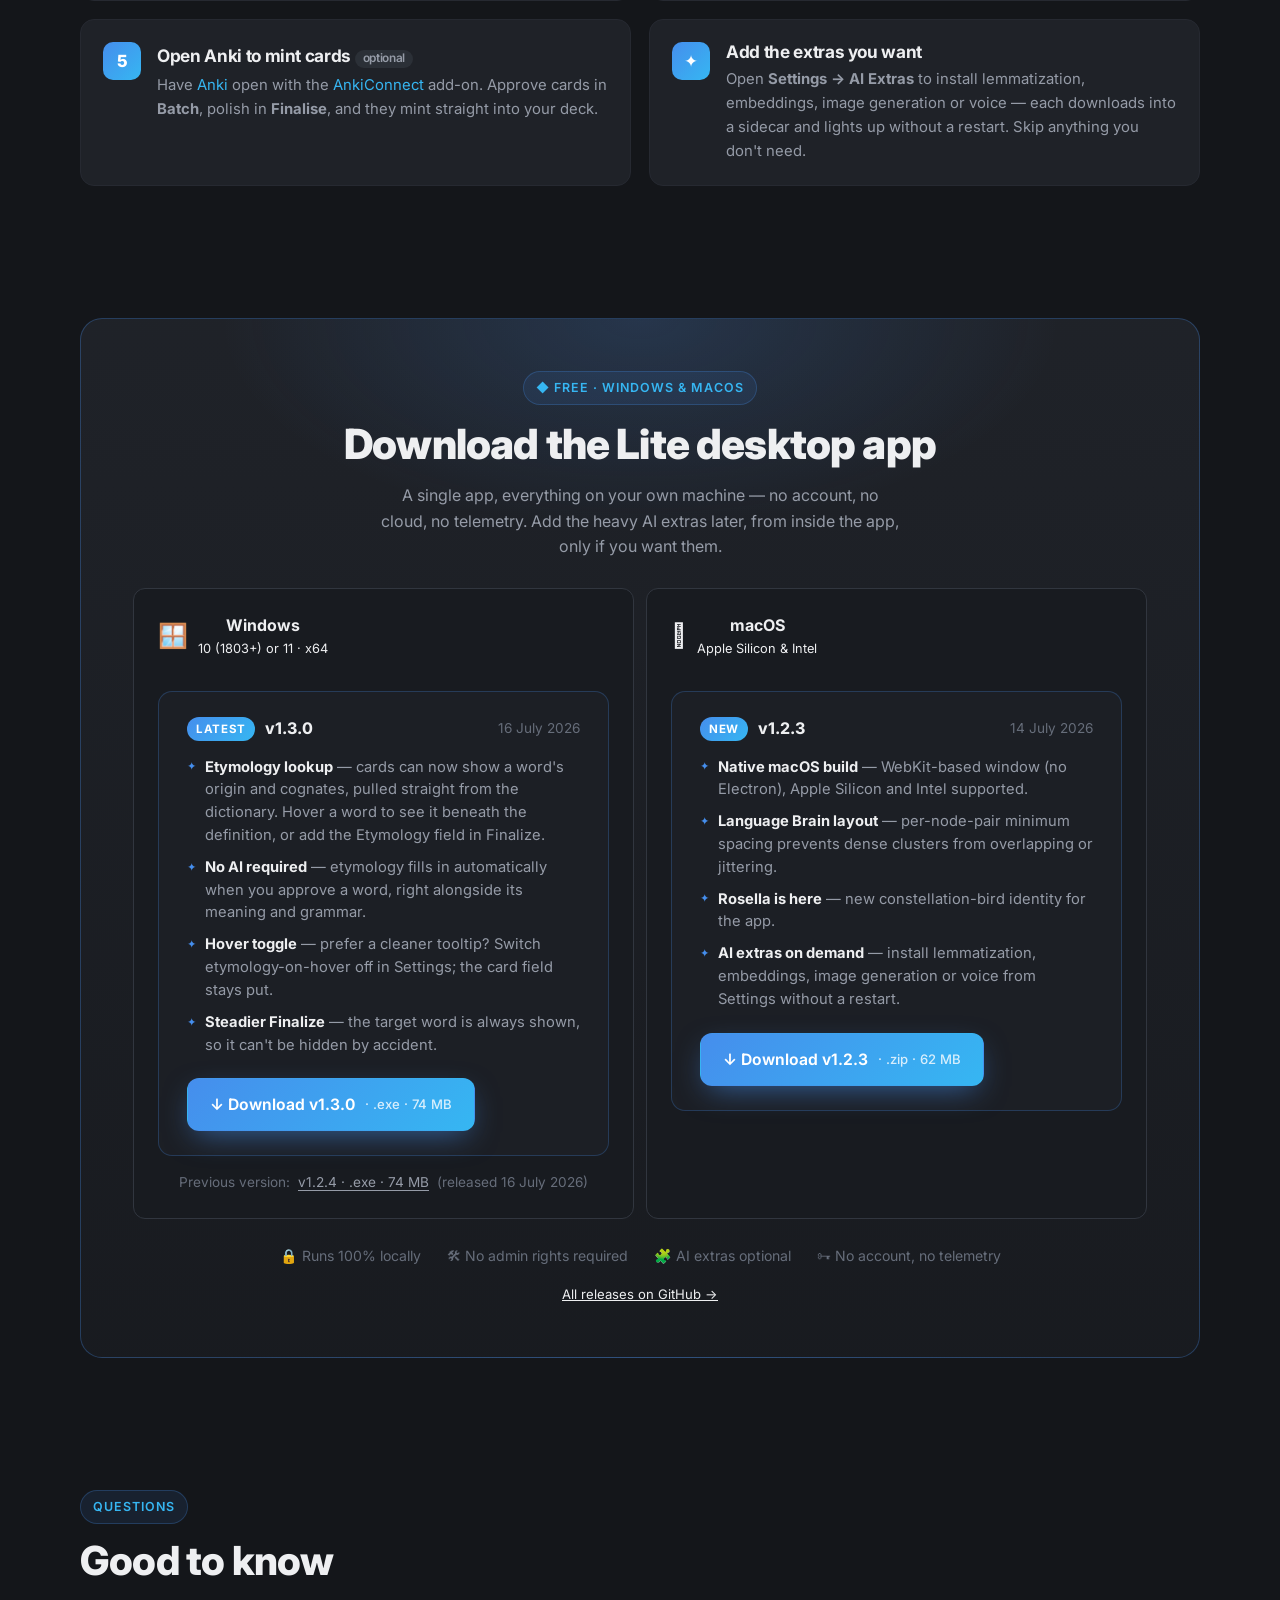
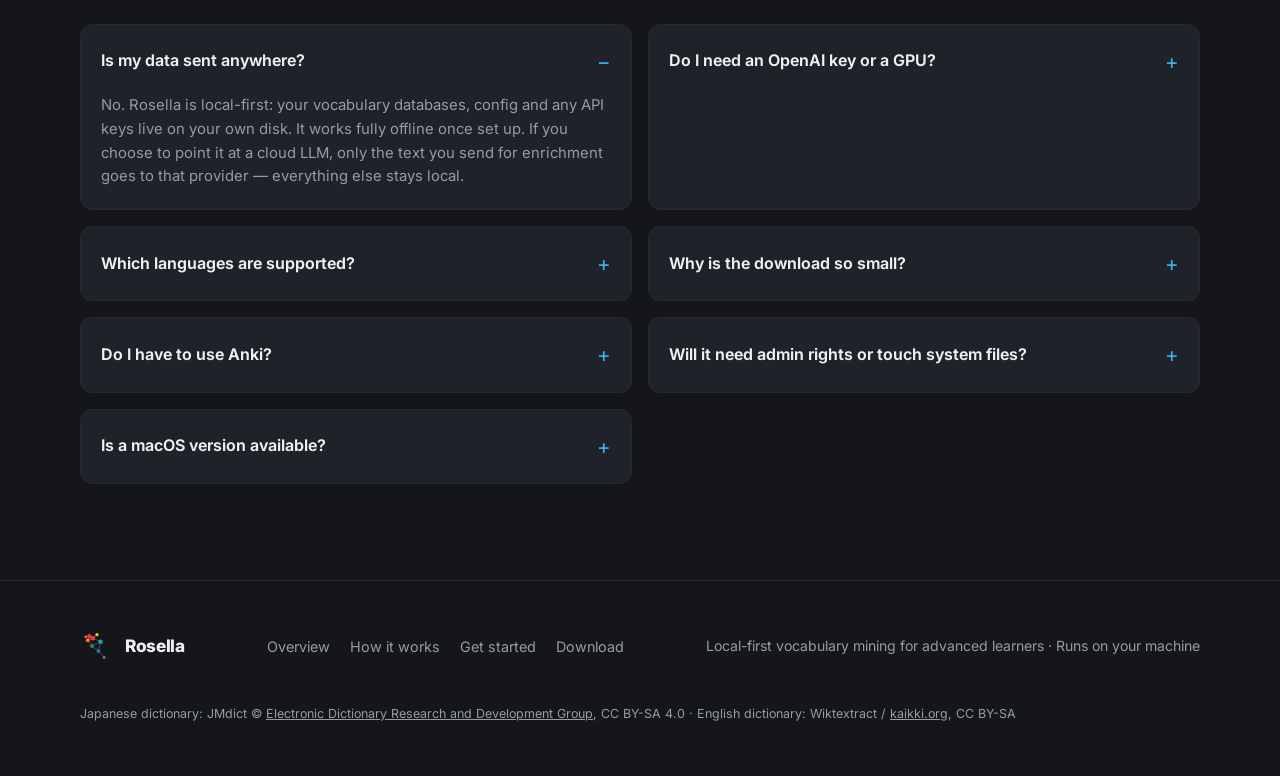
==== commit 6070e8f6: "Publish Rosella 1.3.0 Windows release (etymology lookup) - Point Windows download to the v1.3.0-wind" ====
--- a/index.html
+++ b/index.html
@@ -312,17 +312,16 @@
             <div><div style="font-weight:700;font-size:1rem;">Windows</div><div style="font-size:.8rem;color:hsl(var(--text-muted));">10 (1803+) or 11 · x64</div></div>
           </div>
           <div class="release-current">
-            <div class="release-header"><span class="release-badge">Latest</span><span class="release-version">v1.2.4</span><span class="release-date">16 July 2026</span></div>
+            <div class="release-header"><span class="release-badge">Latest</span><span class="release-version">v1.3.0</span><span class="release-date">16 July 2026</span></div>
             <ul class="release-notes">
-              <li><b>Finalizer generation</b> — local images now follow the selected provider, display correctly, and support field, free-text, or LLM-generated prompts.</li>
-              <li><b>Smoother card recovery</b> — Mark unknown returns vocabulary to Batch, while Cloze cards now pass through Finalize.</li>
-              <li><b>Fewer missing fields</b> — fill translations or monolingual definitions with the LLM directly in Finalize.</li>
-              <li><b>Persistent import setup</b> — save the current Import options as defaults for future sessions.</li>
-              <li><b>Desktop editing polish</b> — right-click text menus, complete Finalizer field controls, and safer cloze enrichment.</li>
+              <li><b>Etymology lookup</b> — cards can now show a word's origin and cognates, pulled straight from the dictionary. Hover a word to see it beneath the definition, or add the Etymology field in Finalize.</li>
+              <li><b>No AI required</b> — etymology fills in automatically when you approve a word, right alongside its meaning and grammar.</li>
+              <li><b>Hover toggle</b> — prefer a cleaner tooltip? Switch etymology-on-hover off in Settings; the card field stays put.</li>
+              <li><b>Steadier Finalize</b> — the target word is always shown, so it can't be hidden by accident.</li>
             </ul>
-            <div class="cta"><a class="btn btn-primary" href="downloads/RosellaDeckBuilder-1.2.4-setup.exe" download>↓ Download v1.2.4 <span class="sz">· .exe · 74 MB</span></a></div>
-          </div>
-          <div class="release-prev" style="margin-top:16px;"><span class="release-prev-label">Previous version:</span><a href="downloads/RosellaDeckBuilder-1.2.3-setup.exe" download class="release-prev-link">v1.2.3 · .exe · 75 MB</a><span class="release-prev-date">(released 13 July 2026)</span></div>
+            <div class="cta"><a class="btn btn-primary" href="https://github.com/Gerardiebla/Advocab-website/releases/download/v1.3.0-windows/RosellaDeckBuilder-1.3.0-setup.exe" download>↓ Download v1.3.0 <span class="sz">· .exe · 74 MB</span></a></div>
+          </div>
+          <div class="release-prev" style="margin-top:16px;"><span class="release-prev-label">Previous version:</span><a href="downloads/RosellaDeckBuilder-1.2.4-setup.exe" download class="release-prev-link">v1.2.4 · .exe · 74 MB</a><span class="release-prev-date">(released 16 July 2026)</span></div>
         </div>
         <div style="flex:1;min-width:280px;background:hsl(var(--surface-2));border:1px solid hsl(var(--border));border-radius:12px;padding:24px;">
           <div style="display:flex;align-items:center;gap:10px;margin-bottom:16px;"><span style="font-size:1.5rem;"></span><div><div style="font-weight:700;font-size:1rem;">macOS</div><div style="font-size:.8rem;color:hsl(var(--text-muted));">Apple Silicon &amp; Intel</div></div></div>
